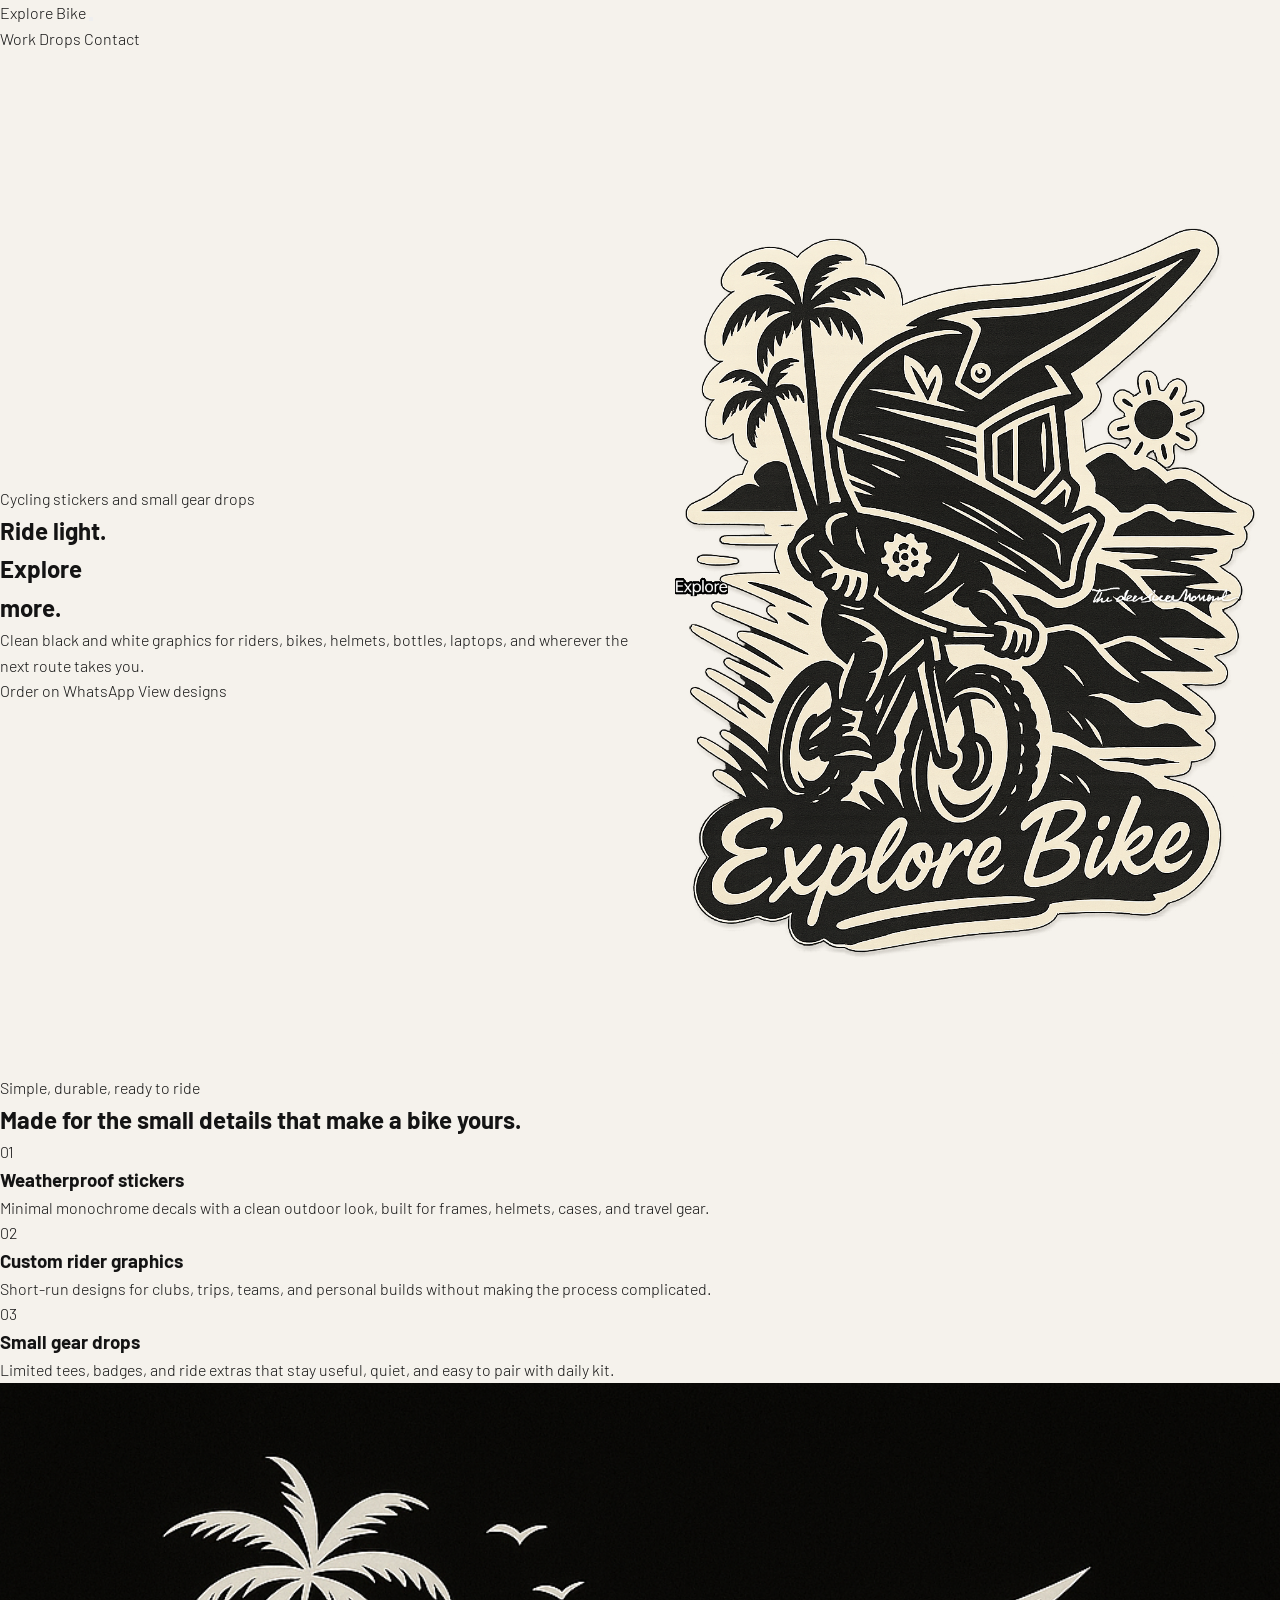
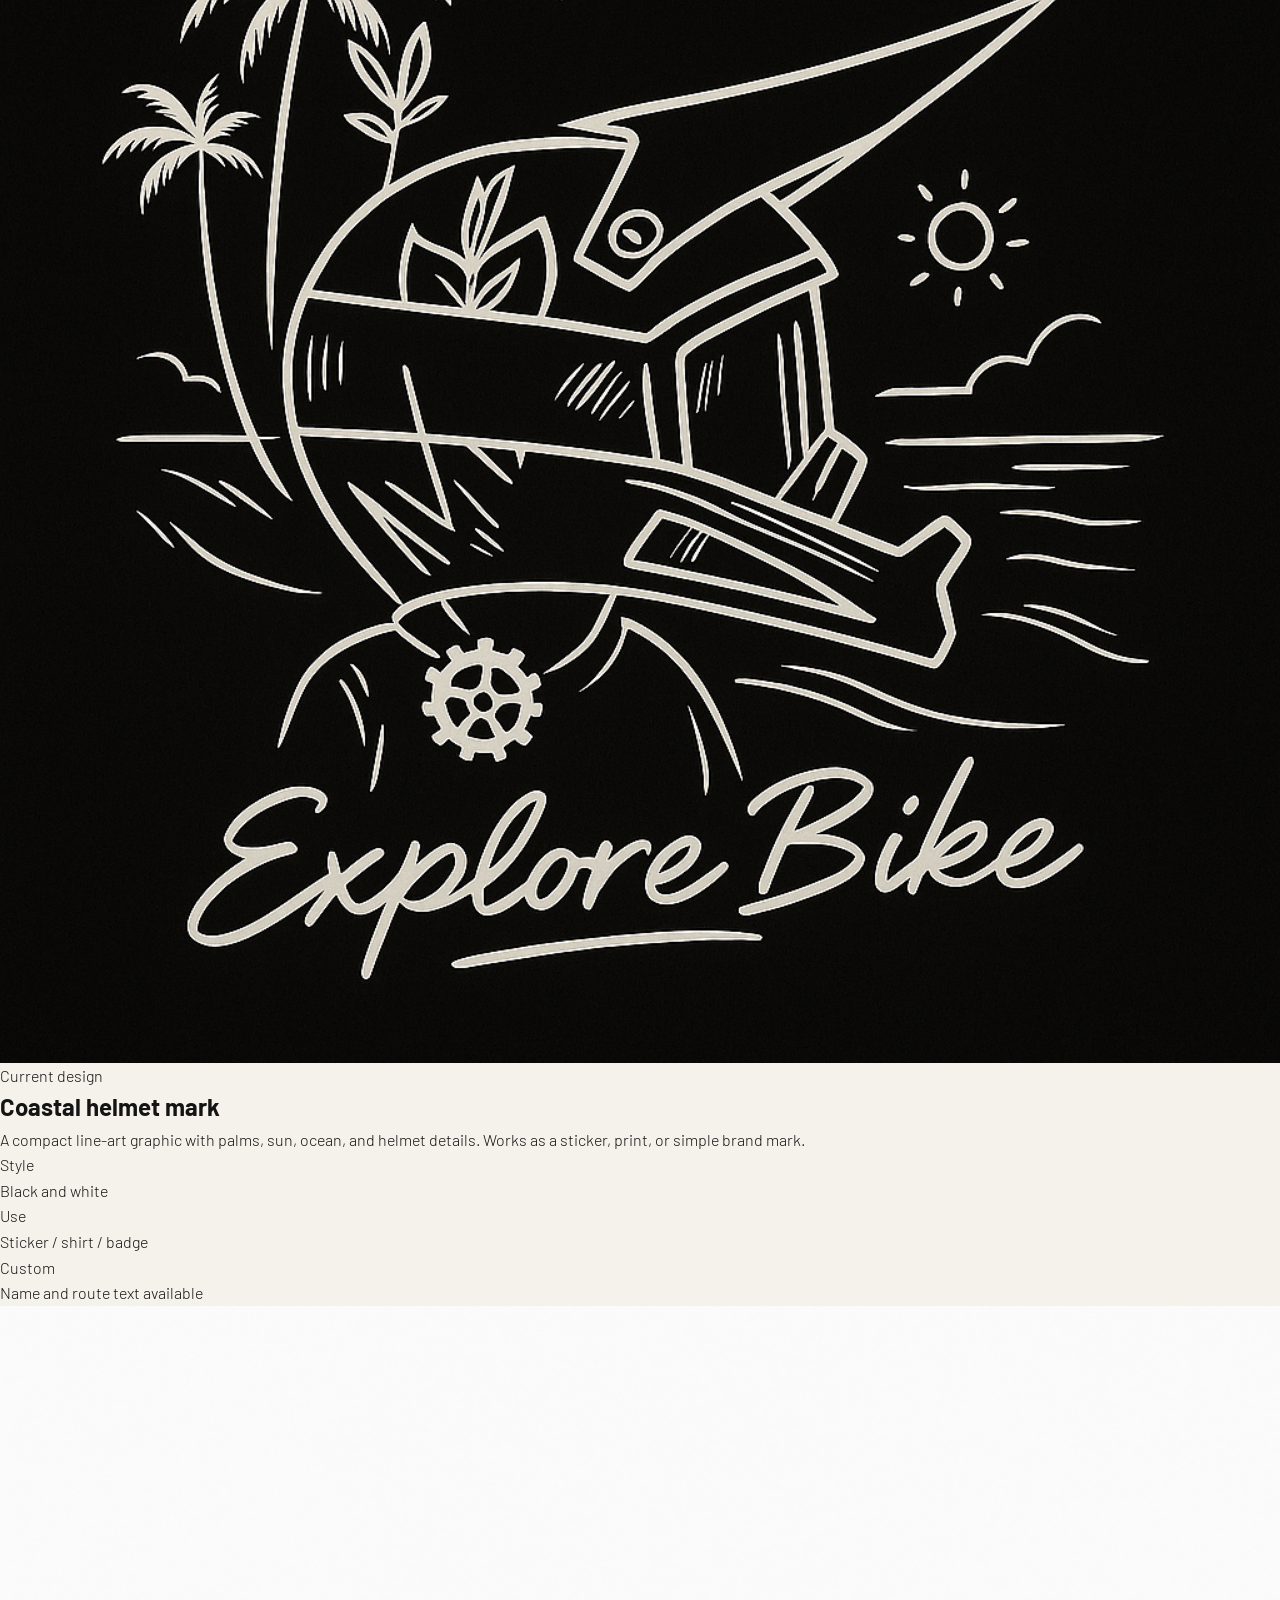
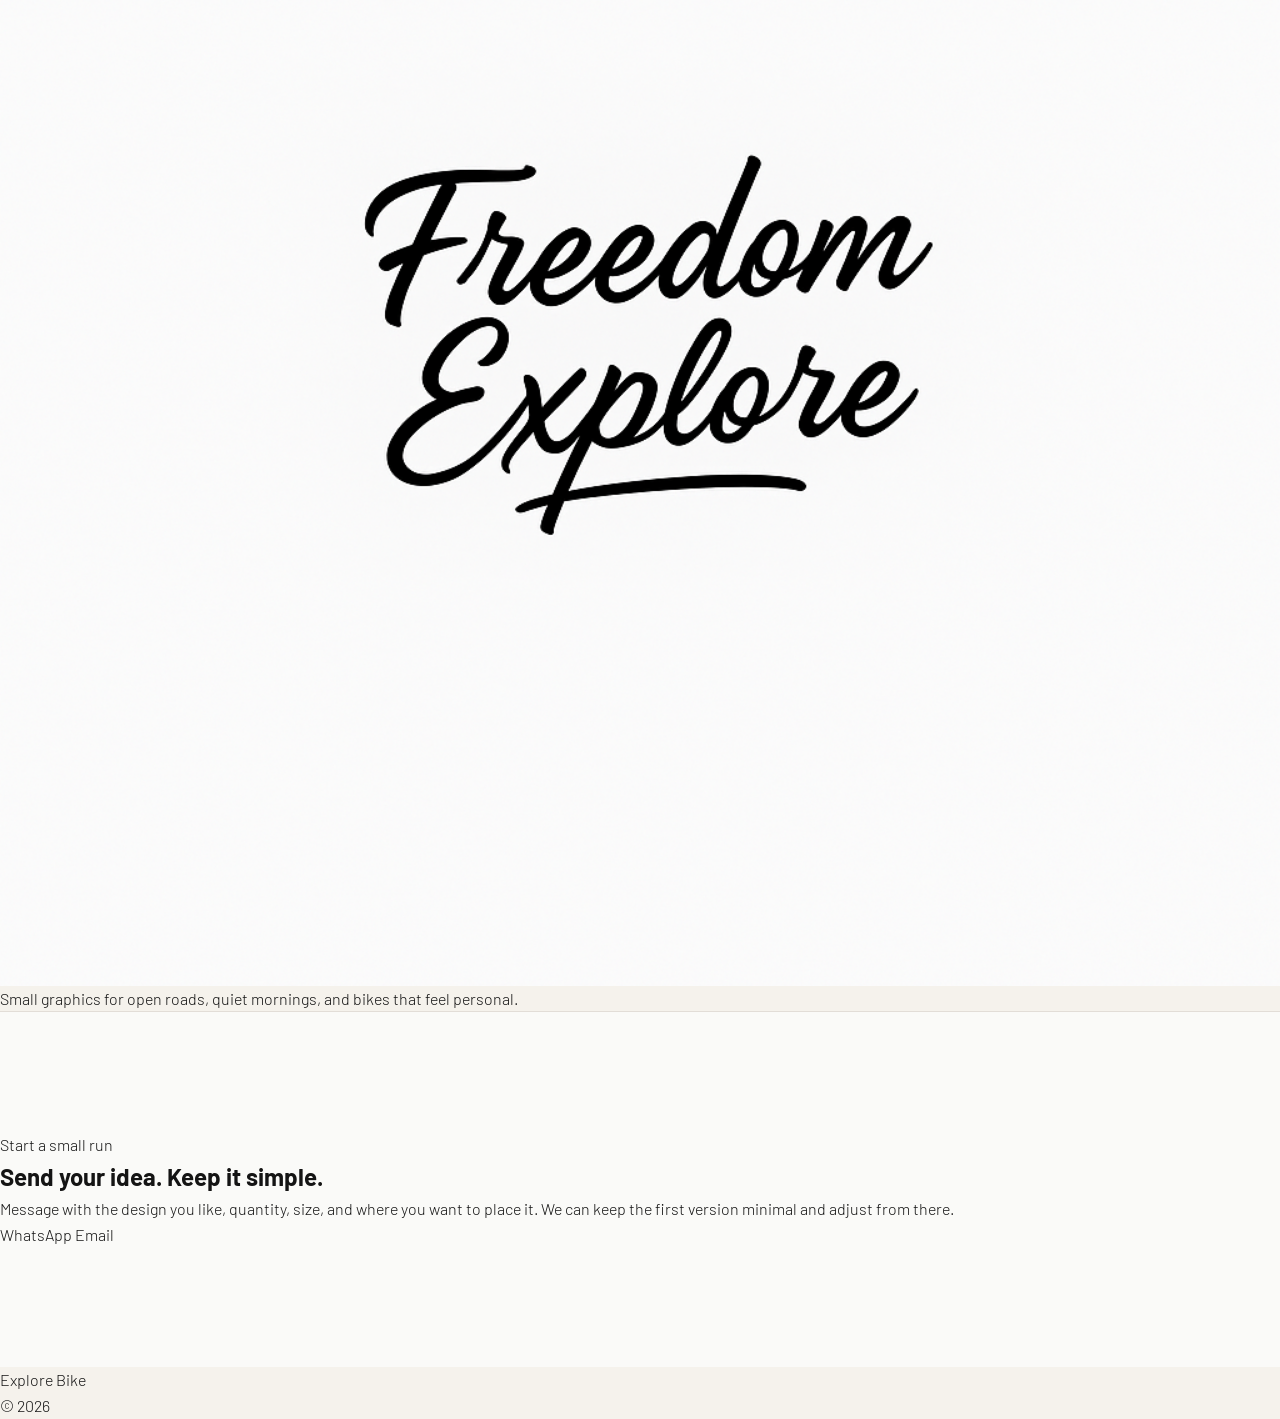
==== index.html @ ac881543 "Redesign Explore Bike landing page" ====
<!DOCTYPE html>
<html lang="en">
<head>
  <meta charset="UTF-8">
  <meta name="viewport" content="width=device-width, initial-scale=1.0">
  <title>Explore Bike - Minimal Cycling Stickers and Gear</title>
  <meta name="description" content="Explore Bike creates clean cycling stickers, small gear drops, and custom rider graphics.">
  <link rel="stylesheet" href="style.css">
</head>
<body>
  <header class="site-header">
    <a class="brand" href="#top" aria-label="Explore Bike home">
      <span class="brand-mark"></span>
      <span>Explore Bike</span>
    </a>

    <button class="menu-button" type="button" aria-label="Open menu" aria-expanded="false">
      <span></span>
      <span></span>
    </button>

    <nav class="site-nav" aria-label="Main navigation">
      <a href="#work">Work</a>
      <a href="#drops">Drops</a>
      <a href="#contact">Contact</a>
    </nav>
  </header>

  <main id="top">
    <section class="hero" aria-labelledby="hero-title">
      <div class="hero-copy">
        <p class="eyebrow">Cycling stickers and small gear drops</p>
        <h1 id="hero-title">Ride light.<br>Explore<br>more.</h1>
        <p class="hero-text">
          Clean black and white graphics for riders, bikes, helmets, bottles, laptops, and wherever the next route takes you.
        </p>
        <div class="hero-actions">
          <a class="button button-primary" href="https://wa.me/8613800138000" target="_blank" rel="noreferrer">Order on WhatsApp</a>
          <a class="button button-secondary" href="#work">View designs</a>
        </div>
      </div>

      <div class="hero-art" aria-label="Explore Bike illustrated sticker">
        <img src="1000016934.png" alt="Explore Bike mountain cycling sticker illustration">
      </div>
    </section>

    <section id="work" class="section intro-section">
      <div class="section-heading">
        <p class="eyebrow">Simple, durable, ready to ride</p>
        <h2>Made for the small details that make a bike yours.</h2>
      </div>
      <div class="intro-grid">
        <article class="text-block">
          <span>01</span>
          <h3>Weatherproof stickers</h3>
          <p>Minimal monochrome decals with a clean outdoor look, built for frames, helmets, cases, and travel gear.</p>
        </article>
        <article class="text-block">
          <span>02</span>
          <h3>Custom rider graphics</h3>
          <p>Short-run designs for clubs, trips, teams, and personal builds without making the process complicated.</p>
        </article>
        <article class="text-block">
          <span>03</span>
          <h3>Small gear drops</h3>
          <p>Limited tees, badges, and ride extras that stay useful, quiet, and easy to pair with daily kit.</p>
        </article>
      </div>
    </section>

    <section id="drops" class="feature-strip">
      <div class="feature-image">
        <img src="1000016929.png" alt="Explore Bike black square logo artwork">
      </div>
      <div class="feature-copy">
        <p class="eyebrow">Current design</p>
        <h2>Coastal helmet mark</h2>
        <p>
          A compact line-art graphic with palms, sun, ocean, and helmet details. Works as a sticker, print, or simple brand mark.
        </p>
        <dl class="spec-list">
          <div>
            <dt>Style</dt>
            <dd>Black and white</dd>
          </div>
          <div>
            <dt>Use</dt>
            <dd>Sticker / shirt / badge</dd>
          </div>
          <div>
            <dt>Custom</dt>
            <dd>Name and route text available</dd>
          </div>
        </dl>
      </div>
    </section>

    <section class="quote-band" aria-label="Brand statement">
      <img src="file_000000009c1461f7bfed0c58550de573.png" alt="Freedom Explore lettering">
      <p>Small graphics for open roads, quiet mornings, and bikes that feel personal.</p>
    </section>

    <section id="contact" class="section contact-section">
      <div>
        <p class="eyebrow">Start a small run</p>
        <h2>Send your idea. Keep it simple.</h2>
      </div>
      <div class="contact-panel">
        <p>
          Message with the design you like, quantity, size, and where you want to place it. We can keep the first version minimal and adjust from there.
        </p>
        <div class="contact-actions">
          <a class="button button-primary" href="https://wa.me/8613800138000" target="_blank" rel="noreferrer">WhatsApp</a>
          <a class="button button-secondary" href="mailto:contact@explorebikes.com">Email</a>
        </div>
      </div>
    </section>
  </main>

  <footer class="site-footer">
    <p>Explore Bike</p>
    <p>© 2026</p>
  </footer>

  <script src="script.js"></script>
</body>
</html>
---- style.css ----
@import url('https://fonts.googleapis.com/css2?family=Cormorant+Garamond:wght@300;400;500&family=Barlow:wght@300;400;500;600&family=Barlow+Condensed:wght@400;600;700;900&display=swap');

:root {
  --cream:   #f5f2ec;
  --white:   #fafaf8;
  --ink:     #141414;
  --mid:     #6b6b6b;
  --rule:    #e2ddd7;
  --accent:  #ff3a00;
  --font-display: 'Barlow Condensed', sans-serif;
  --font-body:    'Barlow', sans-serif;
  --font-serif:   'Cormorant Garamond', serif;
  --max-w: 1140px;
  --radius: 2px;
}

*, *::before, *::after { box-sizing: border-box; margin: 0; padding: 0; }
html { scroll-behavior: smooth; }
body {
  background: var(--cream);
  color: var(--ink);
  font-family: var(--font-body);
  font-weight: 300;
  line-height: 1.6;
  -webkit-font-smoothing: antialiased;
}
img { display: block; width: 100%; height: 100%; object-fit: cover; }
a { text-decoration: none; color: inherit; }

.container {
  max-width: var(--max-w);
  margin: 0 auto;
  padding: 0 32px;
}

.navbar {
  position: fixed;
  top: 0; left: 0; right: 0;
  z-index: 100;
  background: rgba(245, 242, 236, 0.92);
  backdrop-filter: blur(12px);
  border-bottom: 1px solid var(--rule);
}
.nav-container {
  max-width: var(--max-w);
  margin: 0 auto;
  padding: 0 32px;
  height: 64px;
  display: flex;
  align-items: center;
  justify-content: space-between;
}
.nav-logo .logo-text {
  font-family: var(--font-display);
  font-weight: 700;
  font-size: 20px;
  letter-spacing: 0.12em;
  text-transform: uppercase;
}
.nav-menu {
  display: flex;
  list-style: none;
  gap: 40px;
}
.nav-link {
  font-size: 12px;
  letter-spacing: 0.2em;
  text-transform: uppercase;
  color: var(--mid);
  transition: color 0.2s;
  position: relative;
}
.nav-link::after {
  content: '';
  position: absolute;
  bottom: -3px; left: 0;
  width: 0; height: 1px;
  background: var(--ink);
  transition: width 0.25s ease;
}
.nav-link:hover { color: var(--ink); }
.nav-link:hover::after { width: 100%; }

.hamburger { display: none; flex-direction: column; gap: 5px; cursor: pointer; padding: 4px; }
.bar { width: 22px; height: 1px; background: var(--ink); transition: all 0.3s; }

.hero {
  min-height: 100vh;
  padding-top: 64px;
  display: grid;
  grid-template-columns: 1fr 1fr;
  align-items: center;
  overflow: hidden;
}
.hero-content {
  padding: 80px 64px 80px 48px;
  display: flex;
  flex-direction: column;
  gap: 28px;
}
.hero-title {
  font-family: var(--font-display);
  font-weight: 900;
  font-size: clamp(52px, 7vw, 96px);
  line-height: 0.92;
  text-transform: uppercase;
}
.hero-subtitle {
  font-size: 13px;
  letter-spacing: 0.25em;
  text-transform: uppercase;
  color: var(--mid);
  border-left: 2px solid var(--rule);
  padding-left: 16px;
}
.hero-buttons { display: flex; gap: 14px; flex-wrap: wrap; margin-top: 8px; }
.hero-image { height: 100vh; overflow: hidden; position: relative; }
.hero-image::after {
  content: '';
  position: absolute;
  inset: 0;
  background: linear-gradient(to right, var(--cream) 0%, transparent 20%);
}

.btn {
  display: inline-block;
  font-family: var(--font-display);
  font-weight: 700;
  font-size: 13px;
  letter-spacing: 0.2em;
  text-transform: uppercase;
  padding: 14px 32px;
  border-radius: var(--radius);
  transition: all 0.2s ease;
  border: 1px solid transparent;
}
.btn-primary { background: var(--ink); color: var(--cream); border-color: var(--ink); }
.btn-primary:hover { background: var(--accent); border-color: var(--accent); color: #fff; }
.btn-secondary { background: transparent; color: var(--ink); border-color: var(--ink); }
.btn-secondary:hover { background: var(--ink); color: var(--cream); }

.section-title {
  font-family: var(--font-display);
  font-weight: 900;
  font-size: clamp(36px, 5vw, 64px);
  letter-spacing: 0.02em;
  text-transform: uppercase;
  line-height: 1;
}
.section-subtitle {
  font-size: 12px;
  letter-spacing: 0.25em;
  text-transform: uppercase;
  color: var(--mid);
  margin-top: 10px;
}

.products-section { padding: 120px 0; border-top: 1px solid var(--rule); }
.products-grid {
  display: grid;
  grid-template-columns: repeat(3, 1fr);
  gap: 1px;
  margin-top: 56px;
  border: 1px solid var(--rule);
  background: var(--rule);
}
.product-card { background: var(--cream); display: flex; flex-direction: column; transition: background 0.25s; cursor: pointer; }
.product-card:hover { background: var(--white); }
.product-image { aspect-ratio: 3/4; overflow: hidden; }
.product-image img { transition: transform 0.5s ease; }
.product-card:hover .product-image img { transform: scale(1.04); }
.product-content { padding: 24px; border-top: 1px solid var(--rule); display: flex; flex-direction: column; gap: 6px; }
.product-title { font-family: var(--font-display); font-weight: 700; font-size: 18px; letter-spacing: 0.08em; text-transform: uppercase; }
.product-description { font-size: 12px; color: var(--mid); line-height: 1.6; }
.product-price { font-family: var(--font-serif); font-size: 20px; margin-top: 8px; }

.about-section { padding: 120px 0; border-top: 1px solid var(--rule); background: var(--white); }
.about-grid { display: grid; grid-template-columns: 1fr 1fr; gap: 80px; align-items: center; }
.about-content h2 {
  font-family: var(--font-display);
  font-weight: 900;
  font-size: clamp(32px, 4vw, 56px);
  text-transform: uppercase;
  line-height: 1;
  margin-bottom: 28px;
}
.about-content p { font-size: 15px; color: var(--mid); line-height: 1.8; margin-bottom: 14px; }
.about-image { aspect-ratio: 4/5; overflow: hidden; }

.social-section { padding: 120px 0; border-top: 1px solid var(--rule); }
.social-grid {
  display: grid;
  grid-template-columns: repeat(3, 1fr);
  gap: 1px;
  margin-top: 56px;
  border: 1px solid var(--rule);
  background: var(--rule);
}
.social-card { background: var(--cream); padding: 40px 32px; display: flex; flex-direction: column; gap: 6px; transition: background 0.2s; }
.social-card:hover { background: var(--ink); }
.social-card:hover h3, .social-card:hover p, .social-card:hover .social-tip { color: var(--cream); }
.social-icon { font-size: 24px; margin-bottom: 10px; display: block; }
.social-card h3 { font-family: var(--font-display); font-weight: 700; font-size: 20px; letter-spacing: 0.1em; text-transform: uppercase; transition: color 0.2s; }
.social-card p { font-size: 13px; color: var(--mid); transition: color 0.2s; }
.social-tip { font-size: 11px; letter-spacing: 0.15em; text-transform: uppercase; color: var(--mid); margin-top: 12px; transition: color 0.2s; }

.contact-section { padding: 120px 0; border-top: 1px solid var(--rule); background: var(--white); }
.contact-grid { display: grid; grid-template-columns: 1fr 1.4fr; gap: 80px; margin-top: 56px; align-items: start; }
.contact-info h3, .contact-form h3 { font-family: var(--font-display); font-weight: 700; font-size: 14px; letter-spacing: 0.25em; text-transform: uppercase; color: var(--mid); margin-bottom: 24px; }
.contact-details { display: flex; flex-direction: column; gap: 14px; }
.contact-item { display: flex; align-items: center; gap: 12px; font-size: 14px; }
.contact-icon { font-size: 16px; }
.form-group { margin-bottom: 16px; }
.form-group input, .form-group textarea {
  width: 100%;
  background: var(--cream);
  border: 1px solid var(--rule);
  padding: 14px 18px;
  font-family: var(--font-body);
  font-size: 14px;
  font-weight: 300;
  color: var(--ink);
  outline: none;
  transition: border-color 0.2s;
  resize: none;
  border-radius: var(--radius);
}
.form-group input::placeholder, .form-group textarea::placeholder { color: #b0a99f; }
.form-group input:focus, .form-group textarea:focus { border-color: var(--ink); }

.footer { border-top: 1px solid var(--rule); padding: 40px 0; background: var(--ink); color: var(--cream); }
.footer-content { display: flex; align-items: center; justify-content: space-between; flex-wrap: wrap; gap: 20px; }
.footer-logo { font-family: var(--font-display); font-weight: 700; font-size: 18px; letter-spacing: 0.15em; text-transform: uppercase; }
.footer p { font-size: 11px; letter-spacing: 0.15em; color: #666; }
.footer-links { display: flex; gap: 28px; }
.footer-links a { font-size: 11px; letter-spacing: 0.2em; text-transform: uppercase; color: #666; transition: color 0.2s; }
.footer-links a:hover { color: var(--cream); }

.whatsapp-float {
  position: fixed;
  bottom: 28px; right: 28px;
  background: var(--ink);
  color: var(--cream) !important;
  border-radius: 40px;
  padding: 12px 22px;
  display: flex;
  align-items: center;
  gap: 10px;
  box-shadow: 0 4px 20px rgba(0,0,0,0.18);
  z-index: 9999;
  font-family: var(--font-display);
  font-size: 13px;
  font-weight: 700;
  letter-spacing: 0.1em;
  text-transform: uppercase;
  transition: all 0.2s ease;
}
.whatsapp-float:hover { background: var(--accent); transform: translateY(-2px); }
.whatsapp-icon { width: 20px; height: 20px; }

@media (max-width: 768px) {
  .nav-menu { display: none; flex-direction: column; position: fixed; top: 64px; left: 0; right: 0; background: var(--cream); border-bottom: 1px solid var(--rule); padding: 24px 32px; gap: 20px; }
  .nav-menu.active { display: flex; }
  .hamburger { display: flex; }
  .hero { grid-template-columns: 1fr; min-height: auto; }
  .hero-content { padding: 60px 32px 40px; }
  .hero-image { height: 60vw; }
  .hero-image::after { display: none; }
  .products-grid, .social-grid { grid-template-columns: 1fr; }
  .about-grid, .contact-grid { grid-template-columns: 1fr; gap: 40px; }
  .footer-content { flex-direction: column; align-items: flex-start; }
}

@media (max-width: 480px) {
  .container { padding: 0 20px; }
  .hero-content { padding: 48px 20px 32px; }
  .products-section, .about-section, .social-section, .contact-section { padding: 80px 0; }
}

/* 滚动淡入 */
.fade-up {
  opacity: 0;
  transform: translateY(28px);
  transition: opacity 0.6s ease, transform 0.6s ease;
}

.fade-up.visible {
  opacity: 1;
  transform: translateY(0);
}

.product-card:nth-child(2) { transition-delay: 0.1s; }
.product-card:nth-child(3) { transition-delay: 0.2s; }
.social-card:nth-child(2) { transition-delay: 0.1s; }
.social-card:nth-child(3) { transition-delay: 0.2s; }
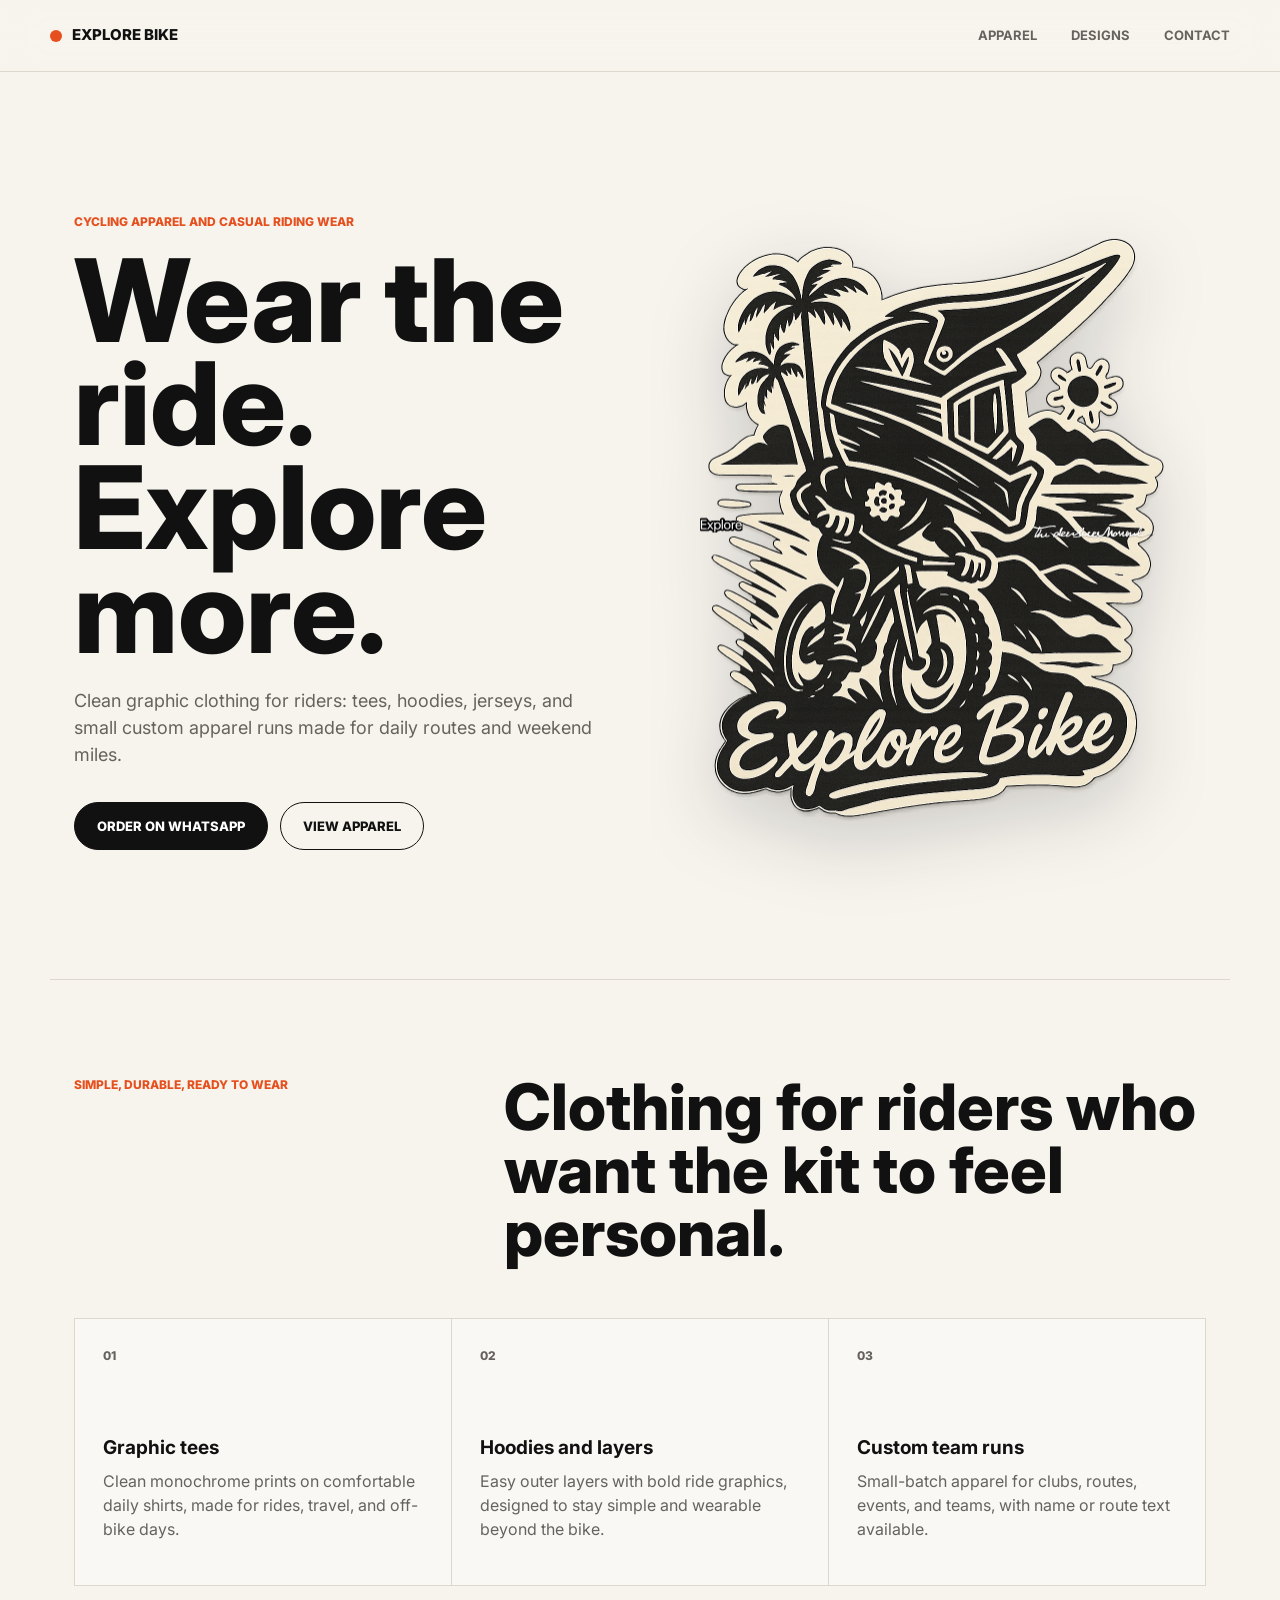
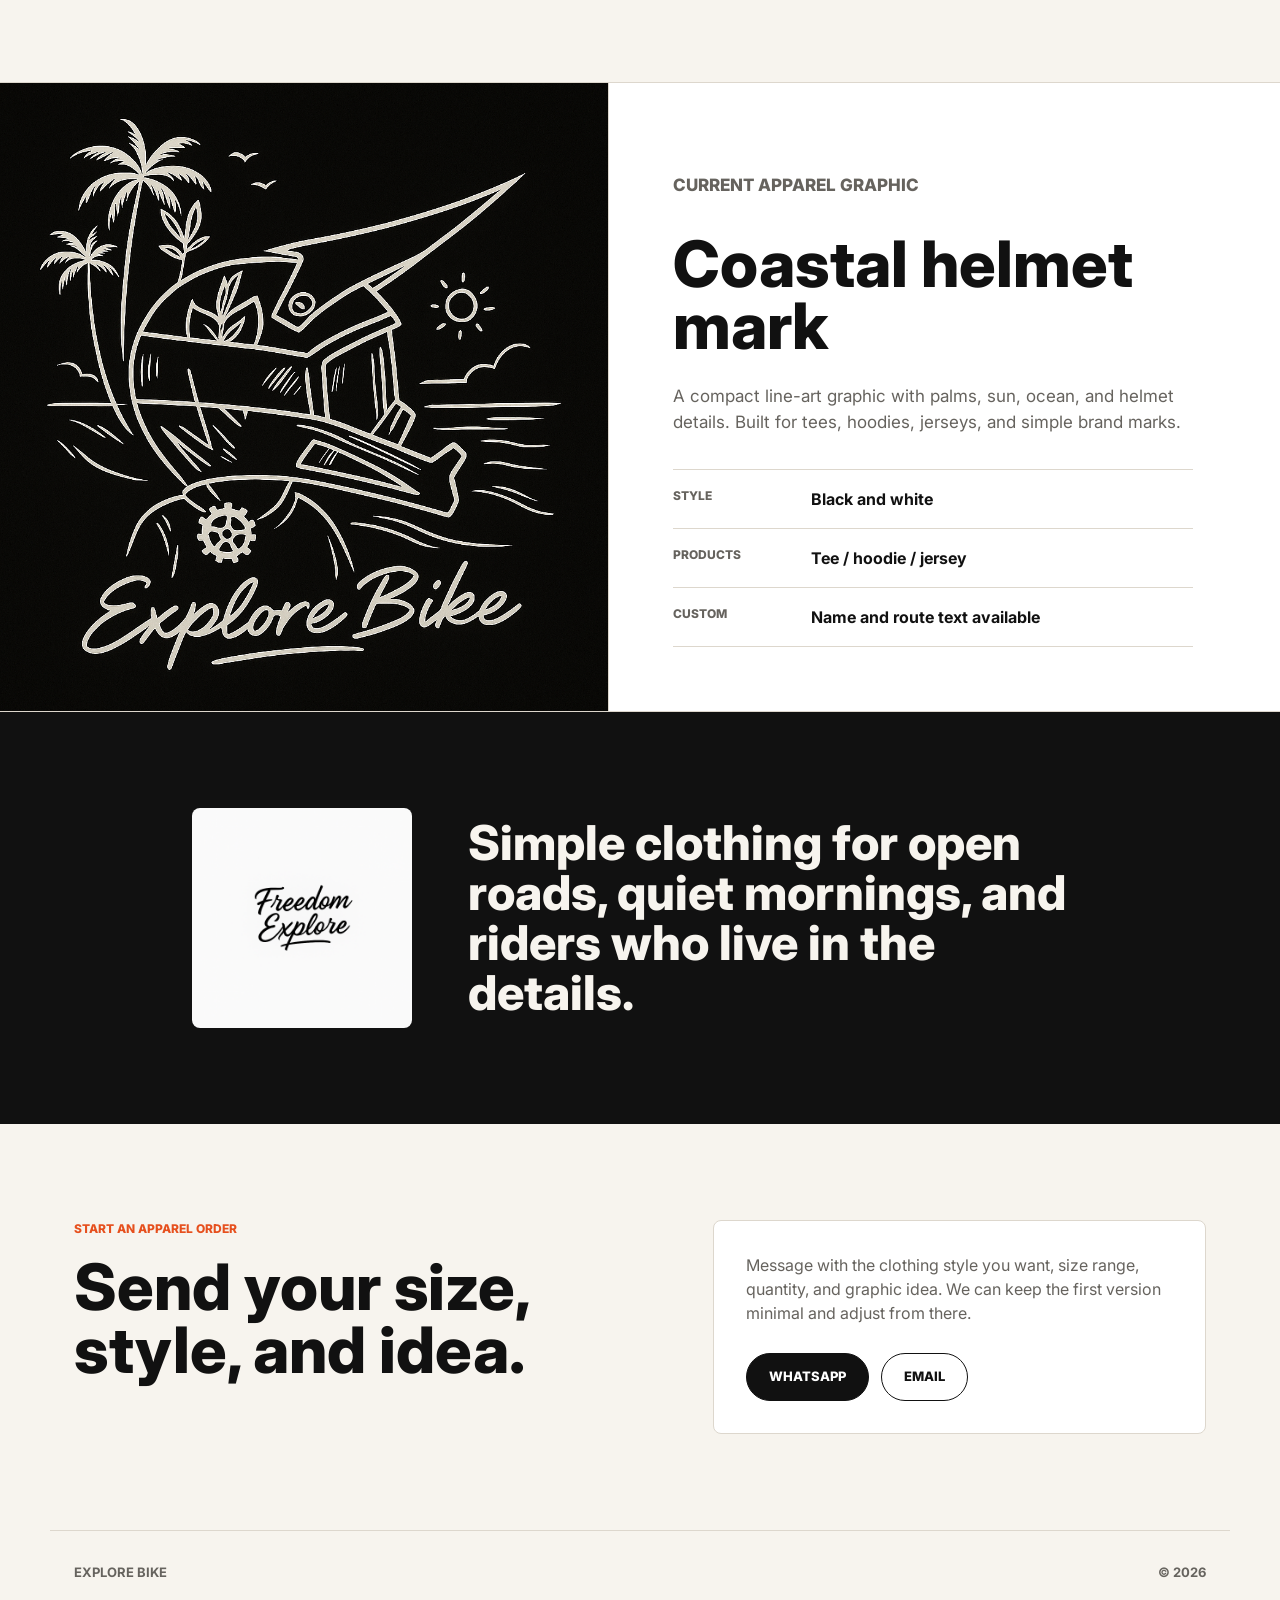
==== commit 0d165d38: "Update site copy for apparel focus" ====
--- a/index.html
+++ b/index.html
@@ -3,8 +3,8 @@
 <head>
   <meta charset="UTF-8">
   <meta name="viewport" content="width=device-width, initial-scale=1.0">
-  <title>Explore Bike - Minimal Cycling Stickers and Gear</title>
-  <meta name="description" content="Explore Bike creates clean cycling stickers, small gear drops, and custom rider graphics.">
+  <title>Explore Bike - Minimal Cycling Apparel</title>
+  <meta name="description" content="Explore Bike creates clean cycling apparel, casual riding wear, and custom clothing graphics.">
   <link rel="stylesheet" href="style.css">
 </head>
 <body>
@@ -20,8 +20,8 @@
     </button>
 
     <nav class="site-nav" aria-label="Main navigation">
-      <a href="#work">Work</a>
-      <a href="#drops">Drops</a>
+      <a href="#work">Apparel</a>
+      <a href="#drops">Designs</a>
       <a href="#contact">Contact</a>
     </nav>
   </header>
@@ -29,42 +29,42 @@
   <main id="top">
     <section class="hero" aria-labelledby="hero-title">
       <div class="hero-copy">
-        <p class="eyebrow">Cycling stickers and small gear drops</p>
-        <h1 id="hero-title">Ride light.<br>Explore<br>more.</h1>
+        <p class="eyebrow">Cycling apparel and casual riding wear</p>
+        <h1 id="hero-title">Wear the ride.<br>Explore<br>more.</h1>
         <p class="hero-text">
-          Clean black and white graphics for riders, bikes, helmets, bottles, laptops, and wherever the next route takes you.
+          Clean graphic clothing for riders: tees, hoodies, jerseys, and small custom apparel runs made for daily routes and weekend miles.
         </p>
         <div class="hero-actions">
           <a class="button button-primary" href="https://wa.me/8613800138000" target="_blank" rel="noreferrer">Order on WhatsApp</a>
-          <a class="button button-secondary" href="#work">View designs</a>
+          <a class="button button-secondary" href="#work">View apparel</a>
         </div>
       </div>
 
-      <div class="hero-art" aria-label="Explore Bike illustrated sticker">
-        <img src="1000016934.png" alt="Explore Bike mountain cycling sticker illustration">
+      <div class="hero-art" aria-label="Explore Bike apparel graphic">
+        <img src="1000016934.png" alt="Explore Bike mountain cycling clothing graphic">
       </div>
     </section>
 
     <section id="work" class="section intro-section">
       <div class="section-heading">
-        <p class="eyebrow">Simple, durable, ready to ride</p>
-        <h2>Made for the small details that make a bike yours.</h2>
+        <p class="eyebrow">Simple, durable, ready to wear</p>
+        <h2>Clothing for riders who want the kit to feel personal.</h2>
       </div>
       <div class="intro-grid">
         <article class="text-block">
           <span>01</span>
-          <h3>Weatherproof stickers</h3>
-          <p>Minimal monochrome decals with a clean outdoor look, built for frames, helmets, cases, and travel gear.</p>
+          <h3>Graphic tees</h3>
+          <p>Clean monochrome prints on comfortable daily shirts, made for rides, travel, and off-bike days.</p>
         </article>
         <article class="text-block">
           <span>02</span>
-          <h3>Custom rider graphics</h3>
-          <p>Short-run designs for clubs, trips, teams, and personal builds without making the process complicated.</p>
+          <h3>Hoodies and layers</h3>
+          <p>Easy outer layers with bold ride graphics, designed to stay simple and wearable beyond the bike.</p>
         </article>
         <article class="text-block">
           <span>03</span>
-          <h3>Small gear drops</h3>
-          <p>Limited tees, badges, and ride extras that stay useful, quiet, and easy to pair with daily kit.</p>
+          <h3>Custom team runs</h3>
+          <p>Small-batch apparel for clubs, routes, events, and teams, with name or route text available.</p>
         </article>
       </div>
     </section>
@@ -74,10 +74,10 @@
         <img src="1000016929.png" alt="Explore Bike black square logo artwork">
       </div>
       <div class="feature-copy">
-        <p class="eyebrow">Current design</p>
+        <p class="eyebrow">Current apparel graphic</p>
         <h2>Coastal helmet mark</h2>
         <p>
-          A compact line-art graphic with palms, sun, ocean, and helmet details. Works as a sticker, print, or simple brand mark.
+          A compact line-art graphic with palms, sun, ocean, and helmet details. Built for tees, hoodies, jerseys, and simple brand marks.
         </p>
         <dl class="spec-list">
           <div>
@@ -85,8 +85,8 @@
             <dd>Black and white</dd>
           </div>
           <div>
-            <dt>Use</dt>
-            <dd>Sticker / shirt / badge</dd>
+            <dt>Products</dt>
+            <dd>Tee / hoodie / jersey</dd>
           </div>
           <div>
             <dt>Custom</dt>
@@ -98,17 +98,17 @@
 
     <section class="quote-band" aria-label="Brand statement">
       <img src="file_000000009c1461f7bfed0c58550de573.png" alt="Freedom Explore lettering">
-      <p>Small graphics for open roads, quiet mornings, and bikes that feel personal.</p>
+      <p>Simple clothing for open roads, quiet mornings, and riders who live in the details.</p>
     </section>
 
     <section id="contact" class="section contact-section">
       <div>
-        <p class="eyebrow">Start a small run</p>
-        <h2>Send your idea. Keep it simple.</h2>
+        <p class="eyebrow">Start an apparel order</p>
+        <h2>Send your size, style, and idea.</h2>
       </div>
       <div class="contact-panel">
         <p>
-          Message with the design you like, quantity, size, and where you want to place it. We can keep the first version minimal and adjust from there.
+          Message with the clothing style you want, size range, quantity, and graphic idea. We can keep the first version minimal and adjust from there.
         </p>
         <div class="contact-actions">
           <a class="button button-primary" href="https://wa.me/8613800138000" target="_blank" rel="noreferrer">WhatsApp</a>
--- a/style.css
+++ b/style.css
@@ -1,295 +1,546 @@
-@import url('https://fonts.googleapis.com/css2?family=Cormorant+Garamond:wght@300;400;500&family=Barlow:wght@300;400;500;600&family=Barlow+Condensed:wght@400;600;700;900&display=swap');
+@import url('https://fonts.googleapis.com/css2?family=Inter:wght@400;500;600;700;800&display=swap');
 
 :root {
-  --cream:   #f5f2ec;
-  --white:   #fafaf8;
-  --ink:     #141414;
-  --mid:     #6b6b6b;
-  --rule:    #e2ddd7;
-  --accent:  #ff3a00;
-  --font-display: 'Barlow Condensed', sans-serif;
-  --font-body:    'Barlow', sans-serif;
-  --font-serif:   'Cormorant Garamond', serif;
-  --max-w: 1140px;
-  --radius: 2px;
-}
-
-*, *::before, *::after { box-sizing: border-box; margin: 0; padding: 0; }
-html { scroll-behavior: smooth; }
+  --paper: #f7f4ee;
+  --surface: #ffffff;
+  --ink: #111111;
+  --muted: #66635e;
+  --line: #ddd7cd;
+  --accent: #e6501e;
+  --max: 1180px;
+}
+
+* {
+  box-sizing: border-box;
+}
+
+html {
+  scroll-behavior: smooth;
+}
+
 body {
-  background: var(--cream);
+  margin: 0;
+  background: var(--paper);
   color: var(--ink);
-  font-family: var(--font-body);
-  font-weight: 300;
-  line-height: 1.6;
-  -webkit-font-smoothing: antialiased;
-}
-img { display: block; width: 100%; height: 100%; object-fit: cover; }
-a { text-decoration: none; color: inherit; }
-
-.container {
-  max-width: var(--max-w);
+  font-family: Inter, Arial, sans-serif;
+  line-height: 1.5;
+  overflow-x: hidden;
+}
+
+body.menu-open {
+  overflow: hidden;
+}
+
+img {
+  display: block;
+  max-width: 100%;
+}
+
+a {
+  color: inherit;
+  text-decoration: none;
+}
+
+.site-header {
+  position: sticky;
+  top: 0;
+  z-index: 20;
+  display: flex;
+  align-items: center;
+  justify-content: space-between;
+  min-height: 72px;
+  padding: 0 max(24px, calc((100vw - var(--max)) / 2));
+  background: rgba(247, 244, 238, 0.88);
+  border-bottom: 1px solid var(--line);
+  backdrop-filter: blur(18px);
+}
+
+.brand {
+  display: inline-flex;
+  align-items: center;
+  gap: 10px;
+  font-size: 15px;
+  font-weight: 800;
+  text-transform: uppercase;
+}
+
+.brand-mark {
+  width: 12px;
+  height: 12px;
+  background: var(--accent);
+  border-radius: 50%;
+}
+
+.site-nav {
+  display: flex;
+  align-items: center;
+  gap: 34px;
+  color: var(--muted);
+  font-size: 13px;
+  font-weight: 700;
+  text-transform: uppercase;
+}
+
+.site-nav a {
+  transition: color 160ms ease;
+}
+
+.site-nav a:hover {
+  color: var(--ink);
+}
+
+.menu-button {
+  display: none;
+  width: 44px;
+  height: 44px;
+  align-items: center;
+  justify-content: center;
+  border: 1px solid var(--line);
+  background: var(--surface);
+  border-radius: 50%;
+  cursor: pointer;
+}
+
+.menu-button span {
+  position: absolute;
+  width: 18px;
+  height: 2px;
+  background: var(--ink);
+  transition: transform 180ms ease;
+}
+
+.menu-button span:first-child {
+  transform: translateY(-4px);
+}
+
+.menu-button span:last-child {
+  transform: translateY(4px);
+}
+
+.menu-open .menu-button span:first-child {
+  transform: rotate(45deg);
+}
+
+.menu-open .menu-button span:last-child {
+  transform: rotate(-45deg);
+}
+
+.hero {
+  min-height: calc(100vh - 72px);
+  display: grid;
+  grid-template-columns: minmax(0, 0.95fr) minmax(360px, 1fr);
+  align-items: center;
+  gap: 48px;
+  max-width: var(--max);
   margin: 0 auto;
-  padding: 0 32px;
-}
-
-.navbar {
-  position: fixed;
-  top: 0; left: 0; right: 0;
-  z-index: 100;
-  background: rgba(245, 242, 236, 0.92);
-  backdrop-filter: blur(12px);
-  border-bottom: 1px solid var(--rule);
-}
-.nav-container {
-  max-width: var(--max-w);
+  padding: 76px 24px 64px;
+}
+
+.hero-copy {
+  max-width: 620px;
+  min-width: 0;
+}
+
+.eyebrow {
+  margin: 0 0 18px;
+  color: var(--accent);
+  font-size: 12px;
+  font-weight: 800;
+  text-transform: uppercase;
+}
+
+h1,
+h2,
+h3,
+p {
+  margin-top: 0;
+  overflow-wrap: break-word;
+}
+
+h1 {
+  max-width: 760px;
+  margin-bottom: 24px;
+  font-size: clamp(56px, 9vw, 116px);
+  line-height: 0.9;
+  font-weight: 800;
+  overflow-wrap: break-word;
+}
+
+h2 {
+  max-width: 740px;
+  margin-bottom: 0;
+  font-size: clamp(34px, 5vw, 68px);
+  line-height: 0.98;
+  font-weight: 800;
+}
+
+h3 {
+  margin-bottom: 10px;
+  font-size: 19px;
+  line-height: 1.15;
+}
+
+.hero-text {
+  max-width: 540px;
+  margin-bottom: 34px;
+  color: var(--muted);
+  font-size: 18px;
+}
+
+.hero-actions,
+.contact-actions {
+  display: flex;
+  flex-wrap: wrap;
+  gap: 12px;
+}
+
+.button {
+  display: inline-flex;
+  min-height: 48px;
+  align-items: center;
+  justify-content: center;
+  padding: 0 22px;
+  border: 1px solid var(--ink);
+  border-radius: 999px;
+  font-size: 13px;
+  font-weight: 800;
+  text-transform: uppercase;
+  transition: transform 160ms ease, background 160ms ease, color 160ms ease, border-color 160ms ease;
+}
+
+.button:hover {
+  transform: translateY(-1px);
+}
+
+.button-primary {
+  background: var(--ink);
+  color: var(--surface);
+}
+
+.button-primary:hover {
+  background: var(--accent);
+  border-color: var(--accent);
+}
+
+.button-secondary {
+  background: transparent;
+  color: var(--ink);
+}
+
+.button-secondary:hover {
+  background: var(--surface);
+}
+
+.hero-art {
+  min-height: 520px;
+  display: grid;
+  place-items: center;
+  overflow: hidden;
+}
+
+.hero-art img {
+  width: min(92%, 520px);
+  filter: drop-shadow(0 24px 38px rgba(17, 17, 17, 0.18));
+}
+
+.section {
+  max-width: var(--max);
   margin: 0 auto;
-  padding: 0 32px;
-  height: 64px;
-  display: flex;
-  align-items: center;
-  justify-content: space-between;
-}
-.nav-logo .logo-text {
-  font-family: var(--font-display);
-  font-weight: 700;
-  font-size: 20px;
-  letter-spacing: 0.12em;
-  text-transform: uppercase;
-}
-.nav-menu {
-  display: flex;
-  list-style: none;
-  gap: 40px;
-}
-.nav-link {
+  padding: 96px 24px;
+}
+
+.intro-section {
+  border-top: 1px solid var(--line);
+}
+
+.section-heading {
+  display: grid;
+  grid-template-columns: 0.55fr 1fr;
+  gap: 44px;
+  align-items: start;
+  margin-bottom: 54px;
+}
+
+.intro-grid {
+  display: grid;
+  grid-template-columns: repeat(3, 1fr);
+  border-top: 1px solid var(--line);
+  border-left: 1px solid var(--line);
+}
+
+.text-block {
+  min-height: 260px;
+  padding: 28px;
+  border-right: 1px solid var(--line);
+  border-bottom: 1px solid var(--line);
+  background: rgba(255, 255, 255, 0.32);
+}
+
+.text-block span {
+  display: block;
+  margin-bottom: 72px;
+  color: var(--muted);
   font-size: 12px;
-  letter-spacing: 0.2em;
-  text-transform: uppercase;
-  color: var(--mid);
-  transition: color 0.2s;
-  position: relative;
-}
-.nav-link::after {
-  content: '';
-  position: absolute;
-  bottom: -3px; left: 0;
-  width: 0; height: 1px;
-  background: var(--ink);
-  transition: width 0.25s ease;
-}
-.nav-link:hover { color: var(--ink); }
-.nav-link:hover::after { width: 100%; }
-
-.hamburger { display: none; flex-direction: column; gap: 5px; cursor: pointer; padding: 4px; }
-.bar { width: 22px; height: 1px; background: var(--ink); transition: all 0.3s; }
-
-.hero {
-  min-height: 100vh;
-  padding-top: 64px;
-  display: grid;
-  grid-template-columns: 1fr 1fr;
-  align-items: center;
-  overflow: hidden;
-}
-.hero-content {
-  padding: 80px 64px 80px 48px;
+  font-weight: 800;
+}
+
+.text-block p,
+.feature-copy p,
+.contact-panel p,
+.quote-band p {
+  color: var(--muted);
+}
+
+.feature-strip {
+  display: grid;
+  grid-template-columns: minmax(0, 0.95fr) minmax(0, 1.05fr);
+  gap: 1px;
+  background: var(--line);
+  border-top: 1px solid var(--line);
+  border-bottom: 1px solid var(--line);
+}
+
+.feature-image,
+.feature-copy {
+  background: var(--surface);
+}
+
+.feature-image {
+  min-height: 600px;
+}
+
+.feature-image img {
+  width: 100%;
+  height: 100%;
+  object-fit: cover;
+}
+
+.feature-copy {
   display: flex;
   flex-direction: column;
-  gap: 28px;
-}
-.hero-title {
-  font-family: var(--font-display);
-  font-weight: 900;
-  font-size: clamp(52px, 7vw, 96px);
-  line-height: 0.92;
+  justify-content: center;
+  padding: 64px max(24px, calc((100vw - var(--max)) / 2)) 64px 64px;
+}
+
+.feature-copy p {
+  max-width: 520px;
+  margin: 26px 0 34px;
+  font-size: 17px;
+}
+
+.spec-list {
+  display: grid;
+  max-width: 520px;
+  margin: 0;
+  border-top: 1px solid var(--line);
+}
+
+.spec-list div {
+  display: grid;
+  grid-template-columns: 120px 1fr;
+  gap: 18px;
+  padding: 17px 0;
+  border-bottom: 1px solid var(--line);
+}
+
+.spec-list dt {
+  color: var(--muted);
+  font-size: 12px;
+  font-weight: 800;
   text-transform: uppercase;
 }
-.hero-subtitle {
-  font-size: 13px;
-  letter-spacing: 0.25em;
-  text-transform: uppercase;
-  color: var(--mid);
-  border-left: 2px solid var(--rule);
-  padding-left: 16px;
-}
-.hero-buttons { display: flex; gap: 14px; flex-wrap: wrap; margin-top: 8px; }
-.hero-image { height: 100vh; overflow: hidden; position: relative; }
-.hero-image::after {
-  content: '';
-  position: absolute;
-  inset: 0;
-  background: linear-gradient(to right, var(--cream) 0%, transparent 20%);
-}
-
-.btn {
-  display: inline-block;
-  font-family: var(--font-display);
+
+.spec-list dd {
+  margin: 0;
   font-weight: 700;
-  font-size: 13px;
-  letter-spacing: 0.2em;
-  text-transform: uppercase;
-  padding: 14px 32px;
-  border-radius: var(--radius);
-  transition: all 0.2s ease;
-  border: 1px solid transparent;
-}
-.btn-primary { background: var(--ink); color: var(--cream); border-color: var(--ink); }
-.btn-primary:hover { background: var(--accent); border-color: var(--accent); color: #fff; }
-.btn-secondary { background: transparent; color: var(--ink); border-color: var(--ink); }
-.btn-secondary:hover { background: var(--ink); color: var(--cream); }
-
-.section-title {
-  font-family: var(--font-display);
-  font-weight: 900;
-  font-size: clamp(36px, 5vw, 64px);
-  letter-spacing: 0.02em;
-  text-transform: uppercase;
-  line-height: 1;
-}
-.section-subtitle {
-  font-size: 12px;
-  letter-spacing: 0.25em;
-  text-transform: uppercase;
-  color: var(--mid);
-  margin-top: 10px;
-}
-
-.products-section { padding: 120px 0; border-top: 1px solid var(--rule); }
-.products-grid {
-  display: grid;
-  grid-template-columns: repeat(3, 1fr);
-  gap: 1px;
-  margin-top: 56px;
-  border: 1px solid var(--rule);
-  background: var(--rule);
-}
-.product-card { background: var(--cream); display: flex; flex-direction: column; transition: background 0.25s; cursor: pointer; }
-.product-card:hover { background: var(--white); }
-.product-image { aspect-ratio: 3/4; overflow: hidden; }
-.product-image img { transition: transform 0.5s ease; }
-.product-card:hover .product-image img { transform: scale(1.04); }
-.product-content { padding: 24px; border-top: 1px solid var(--rule); display: flex; flex-direction: column; gap: 6px; }
-.product-title { font-family: var(--font-display); font-weight: 700; font-size: 18px; letter-spacing: 0.08em; text-transform: uppercase; }
-.product-description { font-size: 12px; color: var(--mid); line-height: 1.6; }
-.product-price { font-family: var(--font-serif); font-size: 20px; margin-top: 8px; }
-
-.about-section { padding: 120px 0; border-top: 1px solid var(--rule); background: var(--white); }
-.about-grid { display: grid; grid-template-columns: 1fr 1fr; gap: 80px; align-items: center; }
-.about-content h2 {
-  font-family: var(--font-display);
-  font-weight: 900;
-  font-size: clamp(32px, 4vw, 56px);
-  text-transform: uppercase;
-  line-height: 1;
+}
+
+.quote-band {
+  display: grid;
+  grid-template-columns: 220px minmax(0, 620px);
+  justify-content: center;
+  align-items: center;
+  gap: 56px;
+  padding: 96px 24px;
+  background: var(--ink);
+}
+
+.quote-band img {
+  width: 220px;
+  border-radius: 8px;
+}
+
+.quote-band p {
+  margin: 0;
+  color: var(--paper);
+  font-size: clamp(26px, 4vw, 48px);
+  line-height: 1.04;
+  font-weight: 800;
+}
+
+.contact-section {
+  display: grid;
+  grid-template-columns: 1fr 0.85fr;
+  gap: 60px;
+  align-items: start;
+}
+
+.contact-panel {
+  padding: 32px;
+  background: var(--surface);
+  border: 1px solid var(--line);
+  border-radius: 8px;
+}
+
+.contact-panel p {
   margin-bottom: 28px;
 }
-.about-content p { font-size: 15px; color: var(--mid); line-height: 1.8; margin-bottom: 14px; }
-.about-image { aspect-ratio: 4/5; overflow: hidden; }
-
-.social-section { padding: 120px 0; border-top: 1px solid var(--rule); }
-.social-grid {
-  display: grid;
-  grid-template-columns: repeat(3, 1fr);
-  gap: 1px;
-  margin-top: 56px;
-  border: 1px solid var(--rule);
-  background: var(--rule);
-}
-.social-card { background: var(--cream); padding: 40px 32px; display: flex; flex-direction: column; gap: 6px; transition: background 0.2s; }
-.social-card:hover { background: var(--ink); }
-.social-card:hover h3, .social-card:hover p, .social-card:hover .social-tip { color: var(--cream); }
-.social-icon { font-size: 24px; margin-bottom: 10px; display: block; }
-.social-card h3 { font-family: var(--font-display); font-weight: 700; font-size: 20px; letter-spacing: 0.1em; text-transform: uppercase; transition: color 0.2s; }
-.social-card p { font-size: 13px; color: var(--mid); transition: color 0.2s; }
-.social-tip { font-size: 11px; letter-spacing: 0.15em; text-transform: uppercase; color: var(--mid); margin-top: 12px; transition: color 0.2s; }
-
-.contact-section { padding: 120px 0; border-top: 1px solid var(--rule); background: var(--white); }
-.contact-grid { display: grid; grid-template-columns: 1fr 1.4fr; gap: 80px; margin-top: 56px; align-items: start; }
-.contact-info h3, .contact-form h3 { font-family: var(--font-display); font-weight: 700; font-size: 14px; letter-spacing: 0.25em; text-transform: uppercase; color: var(--mid); margin-bottom: 24px; }
-.contact-details { display: flex; flex-direction: column; gap: 14px; }
-.contact-item { display: flex; align-items: center; gap: 12px; font-size: 14px; }
-.contact-icon { font-size: 16px; }
-.form-group { margin-bottom: 16px; }
-.form-group input, .form-group textarea {
-  width: 100%;
-  background: var(--cream);
-  border: 1px solid var(--rule);
-  padding: 14px 18px;
-  font-family: var(--font-body);
-  font-size: 14px;
-  font-weight: 300;
-  color: var(--ink);
-  outline: none;
-  transition: border-color 0.2s;
-  resize: none;
-  border-radius: var(--radius);
-}
-.form-group input::placeholder, .form-group textarea::placeholder { color: #b0a99f; }
-.form-group input:focus, .form-group textarea:focus { border-color: var(--ink); }
-
-.footer { border-top: 1px solid var(--rule); padding: 40px 0; background: var(--ink); color: var(--cream); }
-.footer-content { display: flex; align-items: center; justify-content: space-between; flex-wrap: wrap; gap: 20px; }
-.footer-logo { font-family: var(--font-display); font-weight: 700; font-size: 18px; letter-spacing: 0.15em; text-transform: uppercase; }
-.footer p { font-size: 11px; letter-spacing: 0.15em; color: #666; }
-.footer-links { display: flex; gap: 28px; }
-.footer-links a { font-size: 11px; letter-spacing: 0.2em; text-transform: uppercase; color: #666; transition: color 0.2s; }
-.footer-links a:hover { color: var(--cream); }
-
-.whatsapp-float {
-  position: fixed;
-  bottom: 28px; right: 28px;
-  background: var(--ink);
-  color: var(--cream) !important;
-  border-radius: 40px;
-  padding: 12px 22px;
+
+.site-footer {
   display: flex;
-  align-items: center;
-  gap: 10px;
-  box-shadow: 0 4px 20px rgba(0,0,0,0.18);
-  z-index: 9999;
-  font-family: var(--font-display);
+  justify-content: space-between;
+  max-width: var(--max);
+  margin: 0 auto;
+  padding: 32px 24px;
+  border-top: 1px solid var(--line);
+  color: var(--muted);
   font-size: 13px;
   font-weight: 700;
-  letter-spacing: 0.1em;
   text-transform: uppercase;
-  transition: all 0.2s ease;
-}
-.whatsapp-float:hover { background: var(--accent); transform: translateY(-2px); }
-.whatsapp-icon { width: 20px; height: 20px; }
-
-@media (max-width: 768px) {
-  .nav-menu { display: none; flex-direction: column; position: fixed; top: 64px; left: 0; right: 0; background: var(--cream); border-bottom: 1px solid var(--rule); padding: 24px 32px; gap: 20px; }
-  .nav-menu.active { display: flex; }
-  .hamburger { display: flex; }
-  .hero { grid-template-columns: 1fr; min-height: auto; }
-  .hero-content { padding: 60px 32px 40px; }
-  .hero-image { height: 60vw; }
-  .hero-image::after { display: none; }
-  .products-grid, .social-grid { grid-template-columns: 1fr; }
-  .about-grid, .contact-grid { grid-template-columns: 1fr; gap: 40px; }
-  .footer-content { flex-direction: column; align-items: flex-start; }
-}
-
-@media (max-width: 480px) {
-  .container { padding: 0 20px; }
-  .hero-content { padding: 48px 20px 32px; }
-  .products-section, .about-section, .social-section, .contact-section { padding: 80px 0; }
-}
-
-/* 滚动淡入 */
-.fade-up {
-  opacity: 0;
-  transform: translateY(28px);
-  transition: opacity 0.6s ease, transform 0.6s ease;
-}
-
-.fade-up.visible {
-  opacity: 1;
-  transform: translateY(0);
-}
-
-.product-card:nth-child(2) { transition-delay: 0.1s; }
-.product-card:nth-child(3) { transition-delay: 0.2s; }
-.social-card:nth-child(2) { transition-delay: 0.1s; }
-.social-card:nth-child(3) { transition-delay: 0.2s; }
+}
+
+@media (max-width: 860px) {
+  .site-header {
+    min-height: 64px;
+    padding: 0 18px;
+  }
+
+  .menu-button {
+    display: inline-flex;
+  }
+
+  .site-nav {
+    position: fixed;
+    inset: 64px 0 auto 0;
+    display: grid;
+    gap: 0;
+    padding: 10px 18px 18px;
+    background: var(--paper);
+    border-bottom: 1px solid var(--line);
+    transform: translateY(-130%);
+    transition: transform 180ms ease;
+  }
+
+  .site-nav a {
+    padding: 18px 0;
+    border-bottom: 1px solid var(--line);
+    font-size: 20px;
+    color: var(--ink);
+  }
+
+  .menu-open .site-nav {
+    transform: translateY(0);
+  }
+
+  .hero {
+    min-height: auto;
+    grid-template-columns: 1fr;
+    gap: 20px;
+    padding: 54px 18px 56px;
+    overflow: hidden;
+  }
+
+  .hero-art {
+    min-height: auto;
+    order: -1;
+  }
+
+  .hero-art img {
+    width: 100%;
+    max-width: 320px;
+  }
+
+  .hero-copy,
+  .hero-text,
+  .hero-actions {
+    width: 100%;
+    max-width: calc(100vw - 36px);
+  }
+
+  h1 {
+    font-size: clamp(46px, 14vw, 64px);
+    line-height: 0.94;
+  }
+
+  .section,
+  .quote-band {
+    padding: 72px 18px;
+  }
+
+  .section-heading,
+  .contact-section,
+  .feature-strip,
+  .quote-band {
+    grid-template-columns: 1fr;
+  }
+
+  .intro-grid {
+    grid-template-columns: 1fr;
+  }
+
+  .text-block {
+    min-height: 220px;
+  }
+
+  .text-block span {
+    margin-bottom: 48px;
+  }
+
+  .feature-image {
+    min-height: 360px;
+  }
+
+  .feature-copy {
+    padding: 52px 18px;
+  }
+
+  .quote-band {
+    gap: 34px;
+  }
+
+  .quote-band img {
+    width: 180px;
+  }
+
+  .site-footer {
+    padding: 28px 18px;
+  }
+}
+
+@media (max-width: 520px) {
+  .brand {
+    font-size: 13px;
+  }
+
+  .hero-text {
+    font-size: 16px;
+  }
+
+  .button {
+    width: 100%;
+  }
+
+  .spec-list div {
+    grid-template-columns: 1fr;
+    gap: 4px;
+  }
+
+  .contact-panel {
+    padding: 24px;
+  }
+
+  .site-footer {
+    display: grid;
+    gap: 8px;
+  }
+}
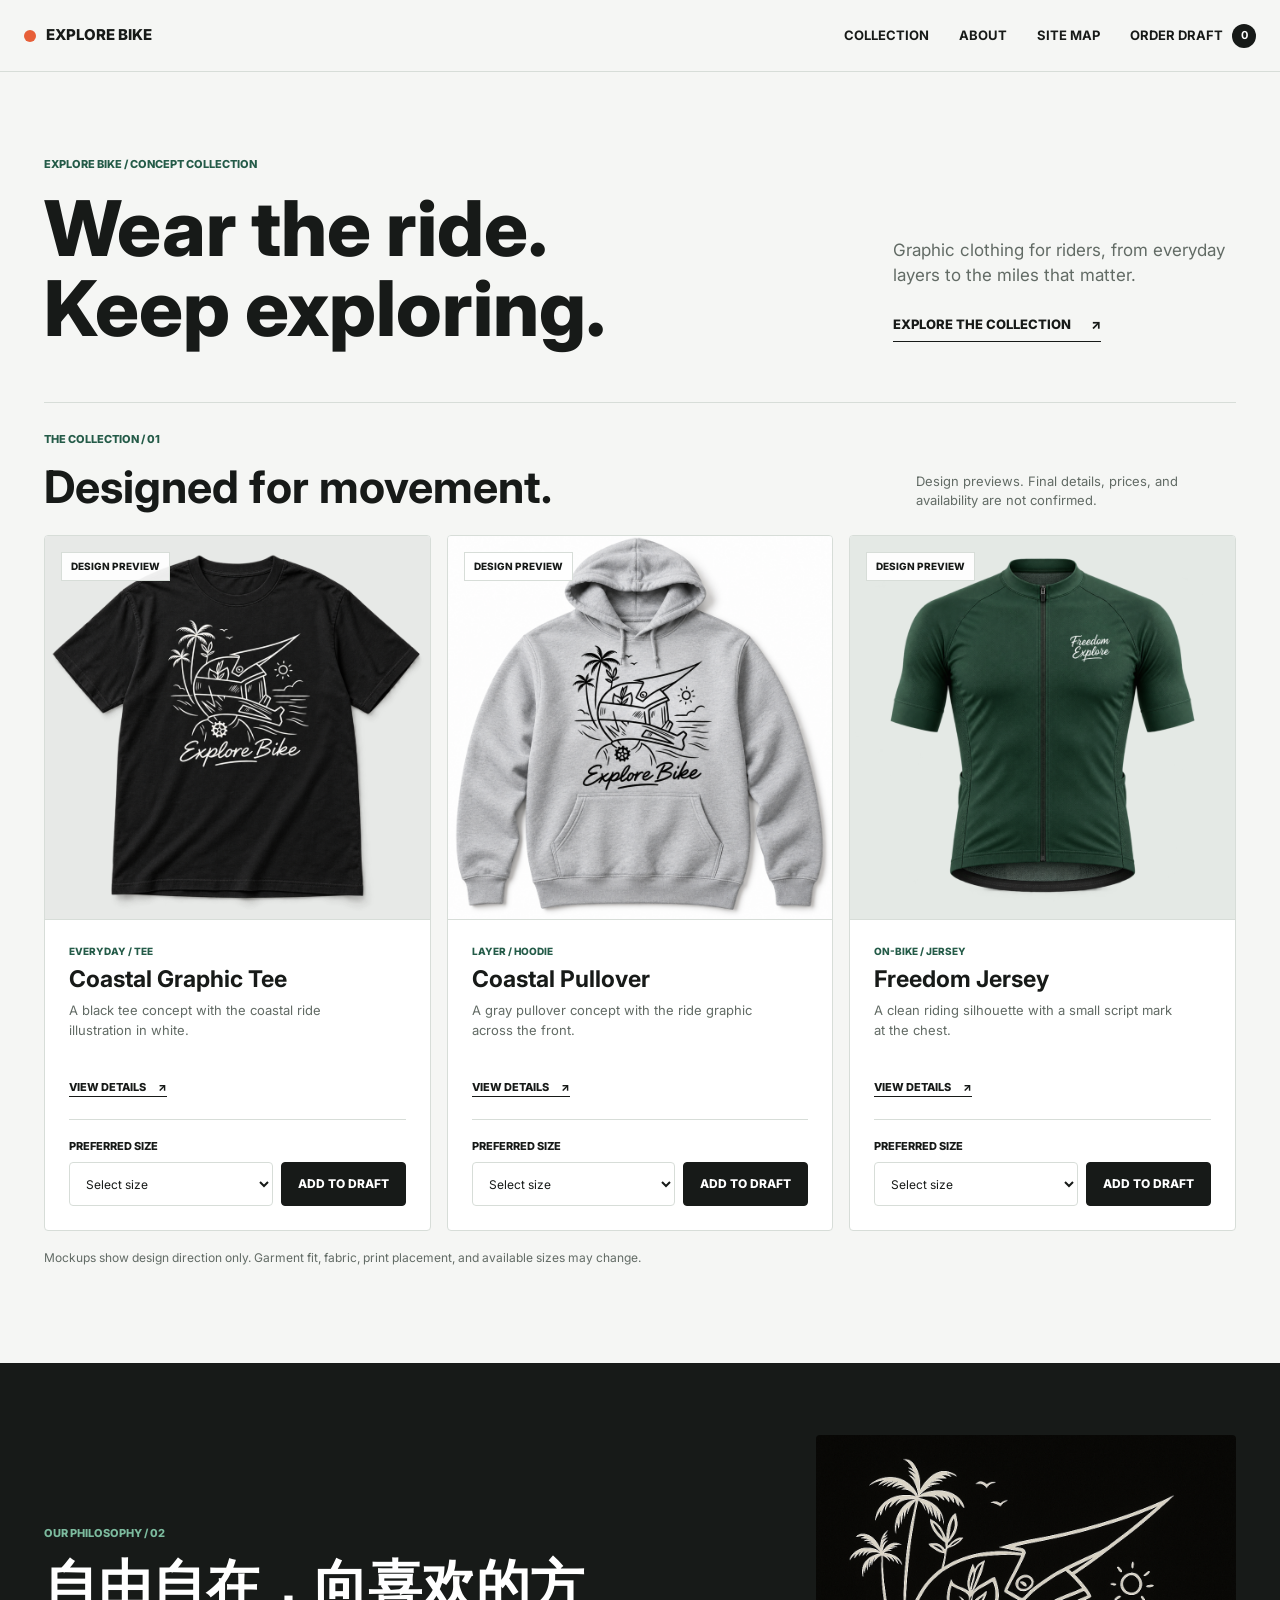
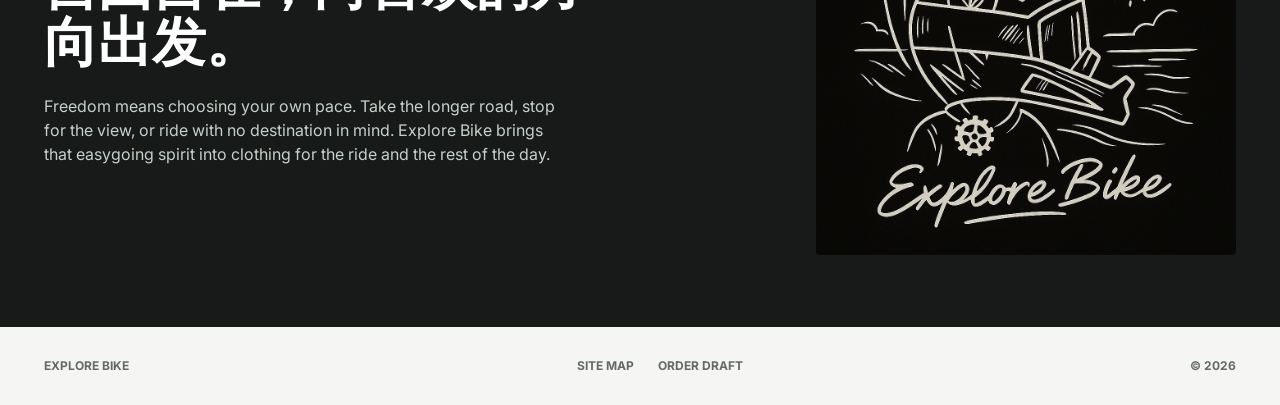
==== commit 9966b757: "Publish apparel storefront and freedom brand philosophy" ====
--- a/index.html
+++ b/index.html
@@ -3,126 +3,142 @@
 <head>
   <meta charset="UTF-8">
   <meta name="viewport" content="width=device-width, initial-scale=1.0">
-  <title>Explore Bike - Minimal Cycling Apparel</title>
-  <meta name="description" content="Explore Bike creates clean cycling apparel, casual riding wear, and custom clothing graphics.">
+  <title>Explore Bike - Cycling Apparel Concepts</title>
+  <meta name="description" content="Explore Bike apparel concepts for the ride and everything after: tees, hoodies, and cycling jerseys inspired by the freedom to explore.">
+  <link rel="canonical" href="https://laogou233.github.io/explore.bikes/">
+  <link rel="icon" type="image/png" href="1000016929.png">
   <link rel="stylesheet" href="style.css">
 </head>
 <body>
   <header class="site-header">
-    <a class="brand" href="#top" aria-label="Explore Bike home">
+    <a class="brand" href="index.html" aria-label="Explore Bike home">
       <span class="brand-mark"></span>
       <span>Explore Bike</span>
     </a>
-
     <button class="menu-button" type="button" aria-label="Open menu" aria-expanded="false">
-      <span></span>
-      <span></span>
+      <span></span><span></span>
     </button>
-
     <nav class="site-nav" aria-label="Main navigation">
-      <a href="#work">Apparel</a>
-      <a href="#drops">Designs</a>
-      <a href="#contact">Contact</a>
+      <a href="#collection">Collection</a>
+      <a href="#about">About</a>
+      <a href="site-map.html">Site map</a>
+      <a class="nav-draft" href="order.html">Order draft <span data-cart-count>0</span></a>
     </nav>
   </header>
 
-  <main id="top">
-    <section class="hero" aria-labelledby="hero-title">
-      <div class="hero-copy">
-        <p class="eyebrow">Cycling apparel and casual riding wear</p>
-        <h1 id="hero-title">Wear the ride.<br>Explore<br>more.</h1>
-        <p class="hero-text">
-          Clean graphic clothing for riders: tees, hoodies, jerseys, and small custom apparel runs made for daily routes and weekend miles.
-        </p>
-        <div class="hero-actions">
-          <a class="button button-primary" href="https://wa.me/8613800138000" target="_blank" rel="noreferrer">Order on WhatsApp</a>
-          <a class="button button-secondary" href="#work">View apparel</a>
-        </div>
+  <main>
+    <section class="shop-lead" aria-labelledby="lead-title">
+      <div>
+        <p class="eyebrow">Explore Bike / Concept collection</p>
+        <h1 id="lead-title">Wear the ride.<br>Keep exploring.</h1>
       </div>
-
-      <div class="hero-art" aria-label="Explore Bike apparel graphic">
-        <img src="1000016934.png" alt="Explore Bike mountain cycling clothing graphic">
+      <div class="shop-lead-side">
+        <p>Graphic clothing for riders, from everyday layers to the miles that matter.</p>
+        <a class="text-link" href="#collection">Explore the collection <span aria-hidden="true">&#8599;</span></a>
       </div>
     </section>
 
-    <section id="work" class="section intro-section">
-      <div class="section-heading">
-        <p class="eyebrow">Simple, durable, ready to wear</p>
-        <h2>Clothing for riders who want the kit to feel personal.</h2>
+    <section id="collection" class="catalog-section" aria-labelledby="collection-title">
+      <div class="section-topline">
+        <div>
+          <p class="eyebrow">The collection / 01</p>
+          <h2 id="collection-title">Designed for movement.</h2>
+        </div>
+        <p>Design previews. Final details, prices, and availability are not confirmed.</p>
       </div>
-      <div class="intro-grid">
-        <article class="text-block">
-          <span>01</span>
-          <h3>Graphic tees</h3>
-          <p>Clean monochrome prints on comfortable daily shirts, made for rides, travel, and off-bike days.</p>
+
+      <div class="product-grid">
+        <article class="product-card" id="coastal-tee" data-product-id="coastal-tee">
+          <div class="product-media media-tee">
+            <a href="coastal-tee.html" aria-label="View Coastal Graphic Tee details"><img src="assets/coastal-tee-concept.png" alt="Concept preview of a black Explore Bike graphic T-shirt" width="900" height="900"></a>
+            <span class="preview-label">Design preview</span>
+          </div>
+          <div class="product-info">
+            <p class="product-type">Everyday / Tee</p>
+            <h3><a href="coastal-tee.html">Coastal Graphic Tee</a></h3>
+            <p>A black tee concept with the coastal ride illustration in white.</p>
+            <a class="product-detail-link" href="coastal-tee.html">View details <span aria-hidden="true">&#8599;</span></a>
+            <form class="add-form">
+              <label for="tee-size">Preferred size</label>
+              <div class="product-controls">
+                <select id="tee-size" name="size" required>
+                  <option value="">Select size</option>
+                  <option>Not sure</option><option>S</option><option>M</option><option>L</option><option>XL</option><option>XXL</option>
+                </select>
+                <button class="action-button" type="submit">Add to draft</button>
+              </div>
+            </form>
+          </div>
         </article>
-        <article class="text-block">
-          <span>02</span>
-          <h3>Hoodies and layers</h3>
-          <p>Easy outer layers with bold ride graphics, designed to stay simple and wearable beyond the bike.</p>
+
+        <article class="product-card" id="coastal-hoodie" data-product-id="coastal-hoodie">
+          <div class="product-media media-hoodie">
+            <a href="coastal-hoodie.html" aria-label="View Coastal Pullover details"><img src="assets/coastal-hoodie-concept.png" alt="Concept preview of a gray Explore Bike pullover hoodie" width="900" height="900" loading="lazy"></a>
+            <span class="preview-label">Design preview</span>
+          </div>
+          <div class="product-info">
+            <p class="product-type">Layer / Hoodie</p>
+            <h3><a href="coastal-hoodie.html">Coastal Pullover</a></h3>
+            <p>A gray pullover concept with the ride graphic across the front.</p>
+            <a class="product-detail-link" href="coastal-hoodie.html">View details <span aria-hidden="true">&#8599;</span></a>
+            <form class="add-form">
+              <label for="hoodie-size">Preferred size</label>
+              <div class="product-controls">
+                <select id="hoodie-size" name="size" required>
+                  <option value="">Select size</option>
+                  <option>Not sure</option><option>S</option><option>M</option><option>L</option><option>XL</option><option>XXL</option>
+                </select>
+                <button class="action-button" type="submit">Add to draft</button>
+              </div>
+            </form>
+          </div>
         </article>
-        <article class="text-block">
-          <span>03</span>
-          <h3>Custom team runs</h3>
-          <p>Small-batch apparel for clubs, routes, events, and teams, with name or route text available.</p>
+
+        <article class="product-card" id="freedom-jersey" data-product-id="freedom-jersey">
+          <div class="product-media media-jersey">
+            <a href="freedom-jersey.html" aria-label="View Freedom Jersey details"><img src="assets/freedom-jersey-concept.png" alt="Concept preview of a green Freedom Explore cycling jersey" width="900" height="900" loading="lazy"></a>
+            <span class="preview-label">Design preview</span>
+          </div>
+          <div class="product-info">
+            <p class="product-type">On-bike / Jersey</p>
+            <h3><a href="freedom-jersey.html">Freedom Jersey</a></h3>
+            <p>A clean riding silhouette with a small script mark at the chest.</p>
+            <a class="product-detail-link" href="freedom-jersey.html">View details <span aria-hidden="true">&#8599;</span></a>
+            <form class="add-form">
+              <label for="jersey-size">Preferred size</label>
+              <div class="product-controls">
+                <select id="jersey-size" name="size" required>
+                  <option value="">Select size</option>
+                  <option>Not sure</option><option>XS</option><option>S</option><option>M</option><option>L</option><option>XL</option>
+                </select>
+                <button class="action-button" type="submit">Add to draft</button>
+              </div>
+            </form>
+          </div>
         </article>
       </div>
+      <p class="catalog-note">Mockups show design direction only. Garment fit, fabric, print placement, and available sizes may change.</p>
     </section>
 
-    <section id="drops" class="feature-strip">
-      <div class="feature-image">
-        <img src="1000016929.png" alt="Explore Bike black square logo artwork">
-      </div>
-      <div class="feature-copy">
-        <p class="eyebrow">Current apparel graphic</p>
-        <h2>Coastal helmet mark</h2>
-        <p>
-          A compact line-art graphic with palms, sun, ocean, and helmet details. Built for tees, hoodies, jerseys, and simple brand marks.
-        </p>
-        <dl class="spec-list">
-          <div>
-            <dt>Style</dt>
-            <dd>Black and white</dd>
-          </div>
-          <div>
-            <dt>Products</dt>
-            <dd>Tee / hoodie / jersey</dd>
-          </div>
-          <div>
-            <dt>Custom</dt>
-            <dd>Name and route text available</dd>
-          </div>
-        </dl>
-      </div>
-    </section>
-
-    <section class="quote-band" aria-label="Brand statement">
-      <img src="file_000000009c1461f7bfed0c58550de573.png" alt="Freedom Explore lettering">
-      <p>Simple clothing for open roads, quiet mornings, and riders who live in the details.</p>
-    </section>
-
-    <section id="contact" class="section contact-section">
-      <div>
-        <p class="eyebrow">Start an apparel order</p>
-        <h2>Send your size, style, and idea.</h2>
-      </div>
-      <div class="contact-panel">
-        <p>
-          Message with the clothing style you want, size range, quantity, and graphic idea. We can keep the first version minimal and adjust from there.
-        </p>
-        <div class="contact-actions">
-          <a class="button button-primary" href="https://wa.me/8613800138000" target="_blank" rel="noreferrer">WhatsApp</a>
-          <a class="button button-secondary" href="mailto:contact@explorebikes.com">Email</a>
+    <section id="about" class="brand-band" aria-labelledby="about-title">
+      <div class="brand-band-inner">
+        <div>
+          <p class="eyebrow">Our philosophy / 02</p>
+          <h2 id="about-title" lang="zh-CN">自由自在，向喜欢的方向出发。</h2>
+          <p>Freedom means choosing your own pace. Take the longer road, stop for the view, or ride with no destination in mind. Explore Bike brings that easygoing spirit into clothing for the ride and the rest of the day.</p>
         </div>
+        <img src="1000016929.png" alt="Explore Bike coastal ride illustration" width="1024" height="1024" loading="lazy">
       </div>
     </section>
   </main>
 
+  <div class="toast" role="status" aria-live="polite" hidden></div>
   <footer class="site-footer">
     <p>Explore Bike</p>
-    <p>© 2026</p>
+    <div><a href="site-map.html">Site map</a><a href="order.html">Order draft</a></div>
+    <p>&copy; 2026</p>
   </footer>
-
   <script src="script.js"></script>
+  <script src="shop.js"></script>
 </body>
 </html>
--- a/style.css
+++ b/style.css
@@ -1,22 +1,21 @@
 @import url('https://fonts.googleapis.com/css2?family=Inter:wght@400;500;600;700;800&display=swap');
 
 :root {
-  --paper: #f7f4ee;
-  --surface: #ffffff;
-  --ink: #111111;
-  --muted: #66635e;
-  --line: #ddd7cd;
-  --accent: #e6501e;
-  --max: 1180px;
-}
-
-* {
-  box-sizing: border-box;
-}
-
-html {
-  scroll-behavior: smooth;
-}
+  --paper: #f5f6f4;
+  --white: #ffffff;
+  --ink: #171a18;
+  --muted: #626b65;
+  --line: #d7ddd8;
+  --green: #245b48;
+  --orange: #e75f38;
+  --max: 1240px;
+}
+
+* { box-sizing: border-box; }
+
+html { scroll-behavior: smooth; }
+
+[id] { scroll-margin-top: 88px; }
 
 body {
   margin: 0;
@@ -24,523 +23,281 @@
   color: var(--ink);
   font-family: Inter, Arial, sans-serif;
   line-height: 1.5;
-  overflow-x: hidden;
-}
-
-body.menu-open {
-  overflow: hidden;
-}
-
-img {
-  display: block;
-  max-width: 100%;
-}
-
-a {
-  color: inherit;
-  text-decoration: none;
-}
+}
+
+body.menu-open { overflow: hidden; }
+
+img { display: block; max-width: 100%; }
+
+a { color: inherit; text-decoration: none; }
+
+button, select, input { font: inherit; }
+
+button { cursor: pointer; }
+
+button:disabled { cursor: not-allowed; opacity: .45; }
+
+:focus-visible { outline: 2px solid var(--orange); outline-offset: 3px; }
+
+h1, h2, h3, p { margin-top: 0; }
+
+h1, h2, h3 { line-height: 1.05; letter-spacing: 0; }
 
 .site-header {
   position: sticky;
   top: 0;
-  z-index: 20;
+  z-index: 30;
+  min-height: 72px;
   display: flex;
   align-items: center;
   justify-content: space-between;
-  min-height: 72px;
+  gap: 24px;
   padding: 0 max(24px, calc((100vw - var(--max)) / 2));
-  background: rgba(247, 244, 238, 0.88);
+  background: rgba(245, 246, 244, .95);
   border-bottom: 1px solid var(--line);
-  backdrop-filter: blur(18px);
+  backdrop-filter: blur(16px);
 }
 
 .brand {
   display: inline-flex;
   align-items: center;
   gap: 10px;
+  flex: none;
   font-size: 15px;
   font-weight: 800;
   text-transform: uppercase;
 }
 
-.brand-mark {
-  width: 12px;
-  height: 12px;
-  background: var(--accent);
-  border-radius: 50%;
-}
-
-.site-nav {
-  display: flex;
-  align-items: center;
-  gap: 34px;
-  color: var(--muted);
-  font-size: 13px;
-  font-weight: 700;
-  text-transform: uppercase;
-}
-
-.site-nav a {
-  transition: color 160ms ease;
-}
-
-.site-nav a:hover {
-  color: var(--ink);
-}
-
-.menu-button {
-  display: none;
-  width: 44px;
-  height: 44px;
-  align-items: center;
-  justify-content: center;
-  border: 1px solid var(--line);
-  background: var(--surface);
-  border-radius: 50%;
-  cursor: pointer;
-}
-
-.menu-button span {
-  position: absolute;
-  width: 18px;
-  height: 2px;
-  background: var(--ink);
-  transition: transform 180ms ease;
-}
-
-.menu-button span:first-child {
-  transform: translateY(-4px);
-}
-
-.menu-button span:last-child {
-  transform: translateY(4px);
-}
-
-.menu-open .menu-button span:first-child {
-  transform: rotate(45deg);
-}
-
-.menu-open .menu-button span:last-child {
-  transform: rotate(-45deg);
-}
-
-.hero {
-  min-height: calc(100vh - 72px);
+.brand-mark { width: 12px; height: 12px; background: var(--orange); border-radius: 50%; }
+
+.site-nav { display: flex; align-items: center; gap: 30px; font-size: 13px; font-weight: 700; text-transform: uppercase; }
+
+.site-nav a, .site-footer a { transition: color 150ms ease; }
+.site-nav a:hover, .site-footer a:hover { color: var(--green); }
+
+.nav-draft { display: inline-flex; align-items: center; gap: 9px; }
+.nav-draft span { display: grid; place-items: center; width: 24px; height: 24px; color: var(--white); background: var(--ink); border-radius: 50%; font-size: 11px; }
+
+.menu-button { display: none; width: 44px; height: 44px; position: relative; flex: none; align-items: center; justify-content: center; border: 1px solid var(--line); background: var(--white); border-radius: 4px; }
+.menu-button span { position: absolute; width: 18px; height: 2px; background: var(--ink); transition: transform 180ms ease; }
+.menu-button span:first-child { transform: translateY(-4px); }
+.menu-button span:last-child { transform: translateY(4px); }
+.menu-open .menu-button span:first-child { transform: rotate(45deg); }
+.menu-open .menu-button span:last-child { transform: rotate(-45deg); }
+
+.eyebrow { margin: 0 0 16px; color: var(--green); font-size: 11px; font-weight: 800; text-transform: uppercase; }
+
+.shop-lead {
+  max-width: var(--max);
+  min-height: 330px;
   display: grid;
-  grid-template-columns: minmax(0, 0.95fr) minmax(360px, 1fr);
-  align-items: center;
+  grid-template-columns: minmax(0, 1.4fr) minmax(240px, .6fr);
+  align-items: end;
   gap: 48px;
-  max-width: var(--max);
   margin: 0 auto;
-  padding: 76px 24px 64px;
-}
-
-.hero-copy {
-  max-width: 620px;
-  min-width: 0;
-}
-
-.eyebrow {
-  margin: 0 0 18px;
-  color: var(--accent);
-  font-size: 12px;
-  font-weight: 800;
-  text-transform: uppercase;
-}
-
-h1,
-h2,
-h3,
-p {
-  margin-top: 0;
-  overflow-wrap: break-word;
-}
-
-h1 {
-  max-width: 760px;
-  margin-bottom: 24px;
-  font-size: clamp(56px, 9vw, 116px);
-  line-height: 0.9;
-  font-weight: 800;
-  overflow-wrap: break-word;
-}
-
-h2 {
-  max-width: 740px;
-  margin-bottom: 0;
-  font-size: clamp(34px, 5vw, 68px);
-  line-height: 0.98;
-  font-weight: 800;
-}
-
-h3 {
-  margin-bottom: 10px;
-  font-size: 19px;
-  line-height: 1.15;
-}
-
-.hero-text {
-  max-width: 540px;
-  margin-bottom: 34px;
-  color: var(--muted);
-  font-size: 18px;
-}
-
-.hero-actions,
-.contact-actions {
-  display: flex;
-  flex-wrap: wrap;
-  gap: 12px;
-}
-
-.button {
-  display: inline-flex;
-  min-height: 48px;
-  align-items: center;
-  justify-content: center;
-  padding: 0 22px;
-  border: 1px solid var(--ink);
-  border-radius: 999px;
-  font-size: 13px;
-  font-weight: 800;
-  text-transform: uppercase;
-  transition: transform 160ms ease, background 160ms ease, color 160ms ease, border-color 160ms ease;
-}
-
-.button:hover {
-  transform: translateY(-1px);
-}
-
-.button-primary {
-  background: var(--ink);
-  color: var(--surface);
-}
-
-.button-primary:hover {
-  background: var(--accent);
-  border-color: var(--accent);
-}
-
-.button-secondary {
-  background: transparent;
-  color: var(--ink);
-}
-
-.button-secondary:hover {
-  background: var(--surface);
-}
-
-.hero-art {
-  min-height: 520px;
-  display: grid;
-  place-items: center;
-  overflow: hidden;
-}
-
-.hero-art img {
-  width: min(92%, 520px);
-  filter: drop-shadow(0 24px 38px rgba(17, 17, 17, 0.18));
-}
-
-.section {
-  max-width: var(--max);
-  margin: 0 auto;
-  padding: 96px 24px;
-}
-
-.intro-section {
-  border-top: 1px solid var(--line);
-}
-
-.section-heading {
-  display: grid;
-  grid-template-columns: 0.55fr 1fr;
-  gap: 44px;
-  align-items: start;
-  margin-bottom: 54px;
-}
-
-.intro-grid {
-  display: grid;
-  grid-template-columns: repeat(3, 1fr);
-  border-top: 1px solid var(--line);
-  border-left: 1px solid var(--line);
-}
-
-.text-block {
-  min-height: 260px;
-  padding: 28px;
-  border-right: 1px solid var(--line);
-  border-bottom: 1px solid var(--line);
-  background: rgba(255, 255, 255, 0.32);
-}
-
-.text-block span {
-  display: block;
-  margin-bottom: 72px;
-  color: var(--muted);
-  font-size: 12px;
-  font-weight: 800;
-}
-
-.text-block p,
-.feature-copy p,
-.contact-panel p,
-.quote-band p {
-  color: var(--muted);
-}
-
-.feature-strip {
-  display: grid;
-  grid-template-columns: minmax(0, 0.95fr) minmax(0, 1.05fr);
-  gap: 1px;
-  background: var(--line);
-  border-top: 1px solid var(--line);
-  border-bottom: 1px solid var(--line);
-}
-
-.feature-image,
-.feature-copy {
-  background: var(--surface);
-}
-
-.feature-image {
-  min-height: 600px;
-}
-
-.feature-image img {
-  width: 100%;
-  height: 100%;
-  object-fit: cover;
-}
-
-.feature-copy {
-  display: flex;
-  flex-direction: column;
-  justify-content: center;
-  padding: 64px max(24px, calc((100vw - var(--max)) / 2)) 64px 64px;
-}
-
-.feature-copy p {
-  max-width: 520px;
-  margin: 26px 0 34px;
-  font-size: 17px;
-}
-
-.spec-list {
-  display: grid;
-  max-width: 520px;
-  margin: 0;
-  border-top: 1px solid var(--line);
-}
-
-.spec-list div {
-  display: grid;
-  grid-template-columns: 120px 1fr;
-  gap: 18px;
-  padding: 17px 0;
-  border-bottom: 1px solid var(--line);
-}
-
-.spec-list dt {
-  color: var(--muted);
-  font-size: 12px;
-  font-weight: 800;
-  text-transform: uppercase;
-}
-
-.spec-list dd {
-  margin: 0;
-  font-weight: 700;
-}
-
-.quote-band {
-  display: grid;
-  grid-template-columns: 220px minmax(0, 620px);
-  justify-content: center;
-  align-items: center;
-  gap: 56px;
-  padding: 96px 24px;
-  background: var(--ink);
-}
-
-.quote-band img {
-  width: 220px;
-  border-radius: 8px;
-}
-
-.quote-band p {
-  margin: 0;
-  color: var(--paper);
-  font-size: clamp(26px, 4vw, 48px);
-  line-height: 1.04;
-  font-weight: 800;
-}
-
-.contact-section {
-  display: grid;
-  grid-template-columns: 1fr 0.85fr;
-  gap: 60px;
-  align-items: start;
-}
-
-.contact-panel {
-  padding: 32px;
-  background: var(--surface);
-  border: 1px solid var(--line);
-  border-radius: 8px;
-}
-
-.contact-panel p {
-  margin-bottom: 28px;
-}
-
-.site-footer {
-  display: flex;
-  justify-content: space-between;
-  max-width: var(--max);
-  margin: 0 auto;
-  padding: 32px 24px;
-  border-top: 1px solid var(--line);
-  color: var(--muted);
-  font-size: 13px;
-  font-weight: 700;
-  text-transform: uppercase;
-}
-
-@media (max-width: 860px) {
-  .site-header {
-    min-height: 64px;
-    padding: 0 18px;
-  }
-
-  .menu-button {
-    display: inline-flex;
-  }
-
-  .site-nav {
-    position: fixed;
-    inset: 64px 0 auto 0;
-    display: grid;
-    gap: 0;
-    padding: 10px 18px 18px;
-    background: var(--paper);
-    border-bottom: 1px solid var(--line);
-    transform: translateY(-130%);
-    transition: transform 180ms ease;
-  }
-
-  .site-nav a {
-    padding: 18px 0;
-    border-bottom: 1px solid var(--line);
-    font-size: 20px;
-    color: var(--ink);
-  }
-
-  .menu-open .site-nav {
-    transform: translateY(0);
-  }
-
-  .hero {
-    min-height: auto;
-    grid-template-columns: 1fr;
-    gap: 20px;
-    padding: 54px 18px 56px;
-    overflow: hidden;
-  }
-
-  .hero-art {
-    min-height: auto;
-    order: -1;
-  }
-
-  .hero-art img {
-    width: 100%;
-    max-width: 320px;
-  }
-
-  .hero-copy,
-  .hero-text,
-  .hero-actions {
-    width: 100%;
-    max-width: calc(100vw - 36px);
-  }
-
-  h1 {
-    font-size: clamp(46px, 14vw, 64px);
-    line-height: 0.94;
-  }
-
-  .section,
-  .quote-band {
-    padding: 72px 18px;
-  }
-
-  .section-heading,
-  .contact-section,
-  .feature-strip,
-  .quote-band {
-    grid-template-columns: 1fr;
-  }
-
-  .intro-grid {
-    grid-template-columns: 1fr;
-  }
-
-  .text-block {
-    min-height: 220px;
-  }
-
-  .text-block span {
-    margin-bottom: 48px;
-  }
-
-  .feature-image {
-    min-height: 360px;
-  }
-
-  .feature-copy {
-    padding: 52px 18px;
-  }
-
-  .quote-band {
-    gap: 34px;
-  }
-
-  .quote-band img {
-    width: 180px;
-  }
-
-  .site-footer {
-    padding: 28px 18px;
-  }
-}
-
-@media (max-width: 520px) {
-  .brand {
-    font-size: 13px;
-  }
-
-  .hero-text {
-    font-size: 16px;
-  }
-
-  .button {
-    width: 100%;
-  }
-
-  .spec-list div {
-    grid-template-columns: 1fr;
-    gap: 4px;
-  }
-
-  .contact-panel {
-    padding: 24px;
-  }
-
-  .site-footer {
-    display: grid;
-    gap: 8px;
-  }
-}
+  padding: 76px 24px 52px;
+}
+
+.shop-lead h1 { max-width: 760px; margin: 0; font-size: clamp(52px, 6vw, 86px); font-weight: 800; }
+.shop-lead-side { padding-bottom: 8px; }
+.shop-lead-side p { max-width: 340px; margin-bottom: 22px; color: var(--muted); font-size: 17px; }
+.text-link { display: inline-flex; align-items: center; gap: 20px; padding-bottom: 7px; border-bottom: 1px solid var(--ink); font-size: 13px; font-weight: 800; text-transform: uppercase; }
+.text-link:hover { color: var(--green); border-color: var(--green); }
+
+.catalog-section { max-width: var(--max); margin: 0 auto; padding: 0 24px 96px; }
+.section-topline { display: flex; align-items: end; justify-content: space-between; gap: 36px; padding: 28px 0 24px; border-top: 1px solid var(--line); }
+.section-topline h2 { margin: 0; font-size: clamp(28px, 3.5vw, 46px); }
+.section-topline > p { max-width: 320px; margin: 0; color: var(--muted); font-size: 13px; }
+.product-grid { display: grid; grid-template-columns: repeat(3, minmax(0, 1fr)); gap: 16px; }
+.product-card { display: flex; flex-direction: column; min-width: 0; overflow: hidden; background: var(--white); border: 1px solid var(--line); border-radius: 4px; }
+.product-media { position: relative; display: grid; place-items: center; aspect-ratio: 1 / 1; overflow: hidden; border-bottom: 1px solid var(--line); }
+.media-tee { background: #e7e9e7; }
+.media-hoodie { background: #e4e7e5; }
+.media-jersey { background: #e4e9e5; }
+.product-media a { display: grid; place-items: center; width: 100%; height: 100%; }
+.product-media img { width: 100%; height: 100%; object-fit: contain; }
+.preview-label { position: absolute; top: 16px; left: 16px; padding: 6px 9px; background: rgba(255, 255, 255, .92); border: 1px solid var(--line); font-size: 10px; font-weight: 800; text-transform: uppercase; pointer-events: none; }
+.product-info { display: flex; flex: 1; flex-direction: column; padding: 24px; }
+.product-type { margin-bottom: 8px; color: var(--green); font-size: 10px; font-weight: 800; text-transform: uppercase; }
+.product-info h3 { margin-bottom: 10px; font-size: 23px; }
+.product-info h3 a:hover, .order-row h3 a:hover { color: var(--green); }
+.product-info > p:not(.product-type) { max-width: 300px; min-height: 48px; margin-bottom: 30px; color: var(--muted); font-size: 13px; }
+.product-detail-link { align-self: flex-start; display: inline-flex; align-items: center; gap: 12px; margin-bottom: 22px; border-bottom: 1px solid var(--ink); font-size: 11px; font-weight: 800; text-transform: uppercase; }
+.product-detail-link:hover { color: var(--green); border-color: var(--green); }
+.add-form { margin-top: auto; padding-top: 18px; border-top: 1px solid var(--line); }
+.add-form label { display: block; margin-bottom: 8px; font-size: 11px; font-weight: 800; text-transform: uppercase; }
+.product-controls { display: grid; grid-template-columns: minmax(0, 1fr) auto; gap: 8px; }
+.product-controls select { min-width: 0; height: 44px; padding: 0 12px; background: var(--white); border: 1px solid var(--line); border-radius: 4px; color: var(--ink); font-size: 12px; }
+.action-button { min-height: 44px; display: inline-flex; align-items: center; justify-content: center; padding: 0 16px; background: var(--ink); border: 1px solid var(--ink); border-radius: 4px; color: var(--white); font-size: 12px; font-weight: 800; text-transform: uppercase; text-align: center; }
+.action-button:hover:not(:disabled) { background: var(--green); border-color: var(--green); }
+.catalog-note { margin: 18px 0 0; color: var(--muted); font-size: 12px; }
+
+.brand-band { background: var(--ink); color: var(--white); }
+.brand-band-inner { max-width: var(--max); display: grid; grid-template-columns: minmax(0, 1fr) minmax(280px, 420px); align-items: center; gap: 64px; margin: 0 auto; padding: 72px 24px; }
+.brand-band .eyebrow { color: #7cbb9e; }
+.brand-band h2 { max-width: 590px; margin-bottom: 24px; font-size: clamp(36px, 4.2vw, 58px); }
+.brand-band p:last-child { max-width: 520px; margin-bottom: 0; color: #c7d0ca; font-size: 16px; }
+.brand-band img { width: 100%; height: auto; border-radius: 4px; }
+
+.site-footer { max-width: var(--max); display: flex; justify-content: space-between; align-items: center; gap: 28px; margin: 0 auto; padding: 30px 24px; color: var(--muted); font-size: 12px; font-weight: 700; text-transform: uppercase; }
+.site-footer p { margin: 0; }
+.site-footer div { display: flex; gap: 24px; }
+.toast { position: fixed; right: 24px; bottom: 24px; z-index: 40; max-width: min(360px, calc(100vw - 36px)); padding: 14px 18px; background: var(--ink); border-radius: 4px; color: var(--white); font-size: 13px; font-weight: 600; box-shadow: 0 12px 36px rgba(0, 0, 0, .16); }
+.toast[hidden] { display: none; }
+
+.order-main { max-width: var(--max); min-height: calc(100vh - 144px); margin: 0 auto; padding: 72px 24px 100px; }
+.order-heading { max-width: 730px; padding-bottom: 44px; }
+.order-heading h1 { margin-bottom: 20px; font-size: clamp(50px, 6vw, 80px); }
+.order-heading > p:last-child { max-width: 540px; margin-bottom: 0; color: var(--muted); }
+.order-layout { display: grid; grid-template-columns: minmax(0, 1fr) 340px; align-items: start; gap: 48px; }
+.order-layout[hidden], .empty-order[hidden] { display: none; }
+.order-section-heading { display: flex; align-items: baseline; justify-content: space-between; gap: 16px; padding: 22px 0; border-top: 1px solid var(--line); }
+.order-section-heading h2 { margin: 0; font-size: 23px; }
+.order-section-heading span { color: var(--muted); font-size: 12px; }
+.order-row { display: grid; grid-template-columns: 140px minmax(0, 1fr) auto; align-items: center; gap: 22px; padding: 18px 0; border-top: 1px solid var(--line); }
+.order-row img { width: 140px; height: 140px; object-fit: contain; background: #e6e9e6; border-radius: 4px; }
+.order-row h3 { margin-bottom: 10px; font-size: 18px; }
+.order-row-details > p:last-child { margin: 0; color: var(--muted); font-size: 13px; }
+.quantity-controls { display: flex; align-items: center; gap: 6px; }
+.quantity-controls button:not(.remove-item) { width: 34px; height: 34px; border: 1px solid var(--line); background: var(--white); border-radius: 4px; font-size: 20px; line-height: 1; }
+.quantity-controls span { min-width: 26px; text-align: center; font-size: 13px; font-weight: 800; }
+.quantity-controls .remove-item { margin-left: 10px; padding: 7px 0; background: none; border: 0; color: var(--muted); font-size: 12px; text-decoration: underline; }
+.quantity-controls .remove-item:hover { color: var(--ink); }
+.order-summary { padding: 28px; background: var(--white); border: 1px solid var(--line); border-radius: 4px; }
+.order-summary h2 { margin-bottom: 26px; font-size: 25px; }
+.summary-line { display: flex; justify-content: space-between; gap: 12px; padding: 14px 0; border-top: 1px solid var(--line); font-size: 13px; }
+.summary-line span { color: var(--muted); }
+.order-summary > p:not(.eyebrow) { margin: 24px 0; color: var(--muted); font-size: 12px; }
+.order-summary .action-button { width: 100%; }
+.copy-status { min-height: 18px; margin-bottom: 0 !important; }
+.empty-order { max-width: 620px; padding: 56px 0; border-top: 1px solid var(--line); }
+.empty-order h2 { margin-bottom: 18px; font-size: 32px; }
+.empty-order p { color: var(--muted); }
+.empty-order .action-button { margin-top: 12px; }
+
+.detail-main { max-width: var(--max); margin: 0 auto; padding: 0 24px 90px; }
+.breadcrumbs { display: flex; flex-wrap: wrap; gap: 12px; padding: 26px 0; color: var(--muted); font-size: 12px; font-weight: 700; }
+.breadcrumbs a:hover { color: var(--green); }
+.detail-layout { display: grid; grid-template-columns: minmax(0, 1.1fr) minmax(360px, .9fr); align-items: start; gap: clamp(36px, 5vw, 80px); }
+.detail-gallery { min-width: 0; }
+.detail-stage { position: relative; aspect-ratio: 1 / 1; overflow: hidden; border: 1px solid var(--line); border-radius: 4px; }
+.detail-stage img { width: 100%; height: 100%; object-fit: contain; transition: transform 260ms ease; }
+.detail-stage[data-view="detail"] img { transform: scale(1.9); transform-origin: 50% 42%; }
+.detail-stage.media-jersey[data-view="detail"] img { transform: scale(2.4) translate(-9%, 9%); transform-origin: 62% 30%; }
+.detail-stage[data-view="construction"] img { transform: scale(2.2) translate(0, 15%); transform-origin: 50% 12%; }
+.detail-gallery-bottom { display: flex; align-items: start; justify-content: space-between; flex-wrap: wrap; gap: 16px; padding: 16px 0 0; }
+.detail-view-options { display: flex; flex-wrap: wrap; gap: 8px; }
+.detail-view-button { min-height: 38px; padding: 0 13px; background: transparent; border: 1px solid var(--line); border-radius: 4px; color: var(--muted); font-size: 11px; font-weight: 800; text-transform: uppercase; }
+.detail-view-button[aria-pressed="true"] { background: var(--ink); border-color: var(--ink); color: var(--white); }
+.detail-image-note { max-width: 230px; margin: 0; color: var(--muted); font-size: 11px; }
+.detail-purchase { padding-top: 20px; }
+.detail-purchase h1 { margin-bottom: 20px; font-size: clamp(40px, 4.5vw, 66px); }
+.detail-intro { max-width: 460px; margin-bottom: 20px; color: var(--muted); font-size: 16px; }
+.detail-availability { display: flex; align-items: center; flex-wrap: wrap; gap: 9px; padding-bottom: 26px; color: var(--muted); font-size: 12px; font-weight: 700; }
+.status-dot { width: 7px; height: 7px; background: var(--orange); border-radius: 50%; }
+.detail-add-form { padding-top: 26px; }
+.detail-size-options { min-width: 0; margin: 0; padding: 0; border: 0; }
+.detail-size-options legend, .quantity-label { display: block; margin-bottom: 12px; font-size: 11px; font-weight: 800; text-transform: uppercase; }
+.size-choices { display: flex; flex-wrap: wrap; gap: 8px; }
+.size-choices label { position: relative; margin: 0; }
+.size-choices input { position: absolute; inset: 0; width: 100%; height: 100%; margin: 0; opacity: 0; cursor: pointer; }
+.size-choices span { min-width: 49px; height: 44px; display: grid; place-items: center; padding: 0 12px; background: var(--white); border: 1px solid var(--line); border-radius: 4px; color: var(--ink); font-size: 12px; font-weight: 800; }
+.size-choices input:checked + span { background: var(--ink); border-color: var(--ink); color: var(--white); }
+.size-choices input:focus-visible + span { outline: 2px solid var(--orange); outline-offset: 3px; }
+.size-guide-link { display: inline-block; margin: 14px 0 26px; border-bottom: 1px solid var(--muted); color: var(--muted); font-size: 12px; font-weight: 700; }
+.size-guide-link:hover { color: var(--green); border-color: var(--green); }
+.detail-form-bottom { display: grid; grid-template-columns: 100px minmax(0, 1fr); align-items: end; gap: 12px; }
+.detail-form-bottom > div { min-width: 0; }
+.detail-form-bottom input { width: 100%; height: 44px; padding: 0 10px; background: var(--white); border: 1px solid var(--line); border-radius: 4px; color: var(--ink); }
+.detail-form-note { margin: 14px 0 0; color: var(--muted); font-size: 11px; }
+.detail-lower { display: grid; grid-template-columns: repeat(2, minmax(0, 1fr)); gap: 48px; margin-top: 80px; }
+.detail-panel { min-width: 0; padding-top: 24px; border-top: 1px solid var(--line); }
+.detail-panel h2 { margin-bottom: 24px; font-size: clamp(27px, 3vw, 40px); }
+.detail-panel > p:not(.eyebrow) { max-width: 510px; color: var(--muted); font-size: 14px; }
+.detail-feature-list { margin: 0 0 28px; padding-left: 20px; font-size: 14px; }
+.detail-feature-list li { margin-bottom: 12px; padding-left: 4px; }
+.detail-panel > p.detail-caveat { max-width: 520px; margin-top: 24px; font-size: 12px; }
+.measurement-list { margin: 26px 0 0; border-top: 1px solid var(--line); }
+.measurement-list div { display: flex; justify-content: space-between; gap: 20px; padding: 12px 0; border-bottom: 1px solid var(--line); font-size: 12px; }
+.measurement-list dt { font-weight: 800; }
+.measurement-list dd { margin: 0; color: var(--muted); text-align: right; }
+.detail-back { margin-top: 64px; }
+
+.page-hero { max-width: var(--max); margin: 0 auto; padding: 90px 24px 64px; border-bottom: 1px solid var(--line); }
+.page-hero h1 { margin-bottom: 22px; font-size: clamp(48px, 6vw, 82px); }
+.page-hero > p:last-child { max-width: 560px; margin-bottom: 0; color: var(--muted); font-size: 16px; }
+.sitemap-section { max-width: var(--max); margin: 0 auto; padding: 0 24px 96px; }
+.sitemap-grid { display: grid; grid-template-columns: repeat(2, minmax(0, 1fr)); border-top: 1px solid var(--line); border-left: 1px solid var(--line); }
+.map-group { min-height: 300px; padding: 30px; border-right: 1px solid var(--line); border-bottom: 1px solid var(--line); }
+.map-number { margin-bottom: 44px; color: var(--muted); font-size: 11px; font-weight: 800; }
+.map-group h2 { margin-bottom: 22px; font-size: 30px; }
+.map-link { display: flex; justify-content: space-between; gap: 16px; padding: 12px 0; border-top: 1px solid var(--line); font-size: 14px; font-weight: 700; }
+.map-link:hover { color: var(--green); }
+.map-group > p:last-child { margin: 22px 0 0; color: var(--muted); font-size: 13px; }
+.error-page { min-height: calc(100vh - 145px); display: flex; flex-direction: column; justify-content: center; }
+.error-page h1 { font-size: clamp(72px, 12vw, 150px); }
+.error-page .hero-actions { display: flex; gap: 10px; margin-top: 30px; }
+.error-page .button { display: inline-flex; align-items: center; min-height: 44px; padding: 0 18px; border: 1px solid var(--ink); border-radius: 4px; font-size: 12px; font-weight: 800; text-transform: uppercase; }
+.error-page .button-primary { background: var(--ink); color: var(--white); }
+.error-page .button-secondary { background: transparent; }
+
+@media (max-width: 1050px) {
+  .product-grid { grid-template-columns: repeat(2, minmax(0, 1fr)); }
+  .product-card:last-child { grid-column: span 2; }
+  .product-card:last-child .product-media { aspect-ratio: 2 / 1; }
+  .product-card:last-child .product-media img { width: 55%; }
+  .order-layout { grid-template-columns: minmax(0, 1fr) 300px; gap: 24px; }
+  .order-row { grid-template-columns: 110px minmax(0, 1fr); }
+  .order-row img { width: 110px; height: 110px; }
+  .quantity-controls { grid-column: 2; }
+  .detail-layout { grid-template-columns: minmax(0, 1fr) minmax(320px, .9fr); gap: 28px; }
+}
+
+@media (max-width: 760px) {
+  .site-header { min-height: 64px; padding: 0 18px; }
+  .menu-button { display: inline-flex; }
+  .site-nav { position: absolute; top: 64px; left: 0; right: 0; display: none; gap: 0; padding: 12px 18px 18px; background: var(--paper); border-bottom: 1px solid var(--line); box-shadow: 0 20px 28px rgba(0,0,0,.08); }
+  .menu-open .site-nav { display: grid; }
+  .site-nav a { padding: 16px 0; border-bottom: 1px solid var(--line); font-size: 18px; }
+  .site-nav a:last-child { border-bottom: 0; }
+  .shop-lead { min-height: 0; grid-template-columns: 1fr; gap: 26px; padding: 48px 18px 40px; }
+  .shop-lead h1 { font-size: clamp(45px, 10vw, 66px); }
+  .shop-lead-side p { font-size: 15px; }
+  .catalog-section { padding: 0 18px 72px; }
+  .section-topline { display: block; }
+  .section-topline > p { margin-top: 18px; }
+  .product-grid { grid-template-columns: 1fr; }
+  .product-card:last-child { grid-column: auto; }
+  .product-card:last-child .product-media { aspect-ratio: 1 / 1; }
+  .product-card:last-child .product-media img { width: 100%; }
+  .product-info > p:not(.product-type) { min-height: 0; }
+  .brand-band-inner { grid-template-columns: 1fr; gap: 34px; padding: 60px 18px; }
+  .brand-band img { max-width: 300px; }
+  .site-footer { padding: 28px 18px; }
+  .order-main { padding: 54px 18px 72px; }
+  .order-layout { grid-template-columns: 1fr; }
+  .order-summary { margin-top: 22px; }
+  .page-hero { padding: 70px 18px 48px; }
+  .sitemap-section { padding: 0 18px 72px; }
+  .sitemap-grid { grid-template-columns: 1fr; }
+  .map-group { min-height: 0; padding: 26px; }
+  .detail-main { padding: 0 18px 72px; }
+  .detail-layout { grid-template-columns: 1fr; gap: 34px; }
+  .detail-purchase { padding-top: 0; }
+  .detail-purchase h1 { font-size: clamp(38px, 8vw, 56px); }
+  .detail-lower { grid-template-columns: 1fr; gap: 36px; margin-top: 68px; }
+}
+
+@media (max-width: 430px) {
+  .brand { font-size: 13px; }
+  .shop-lead h1 { font-size: 44px; }
+  .product-controls { grid-template-columns: 1fr; }
+  .product-controls select, .product-controls .action-button { width: 100%; }
+  .order-row { grid-template-columns: 90px minmax(0, 1fr); gap: 12px; }
+  .order-row img { width: 90px; height: 90px; }
+  .order-row h3 { font-size: 16px; }
+  .quantity-controls { gap: 4px; }
+  .quantity-controls .remove-item { margin-left: 4px; }
+  .site-footer { flex-wrap: wrap; }
+  .site-footer div { order: 3; width: 100%; }
+}
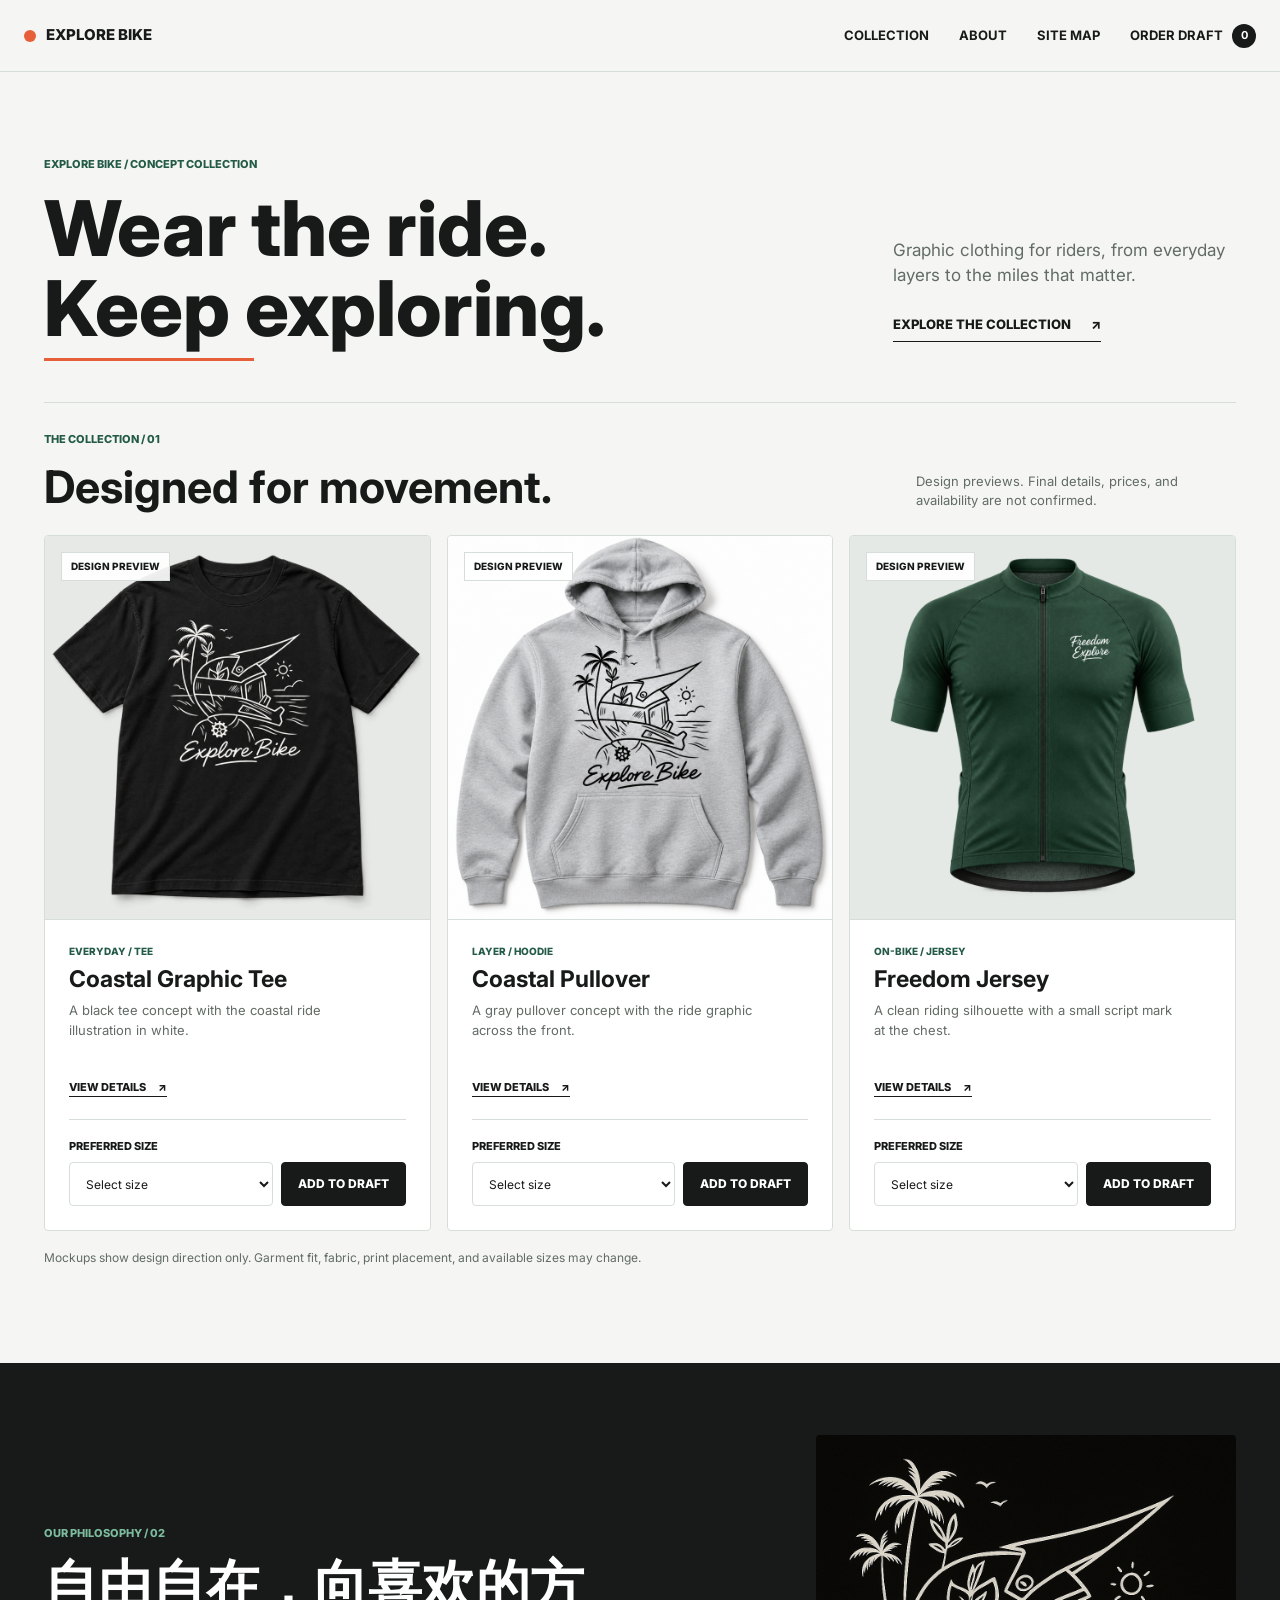
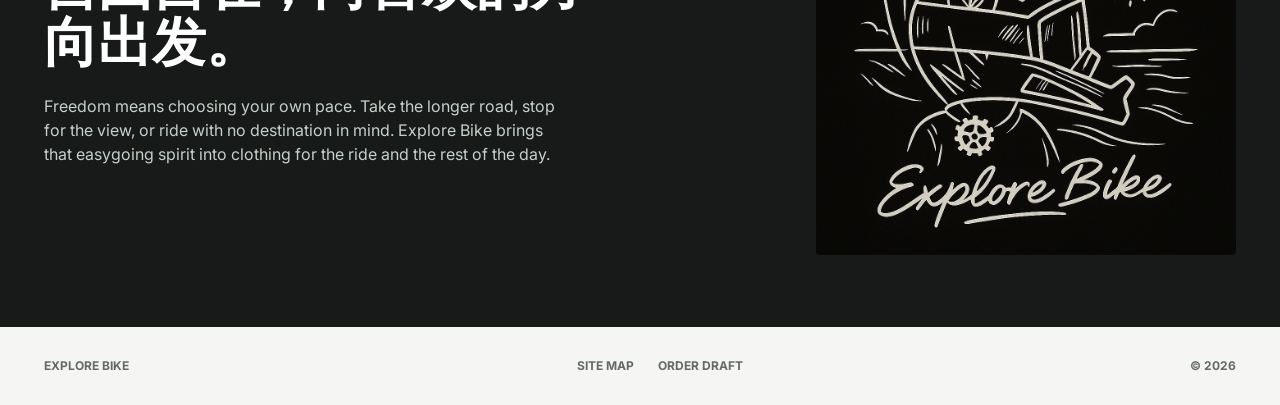
==== commit a1966ab1: "Add responsive loading and homepage motion" ====
--- a/index.html
+++ b/index.html
@@ -1,5 +1,5 @@
 <!DOCTYPE html>
-<html lang="en">
+<html lang="en" class="site-loading">
 <head>
   <meta charset="UTF-8">
   <meta name="viewport" content="width=device-width, initial-scale=1.0">
@@ -9,7 +9,7 @@
   <link rel="icon" type="image/png" href="1000016929.png">
   <link rel="stylesheet" href="style.css">
 </head>
-<body>
+<body class="home-page">
   <header class="site-header">
     <a class="brand" href="index.html" aria-label="Explore Bike home">
       <span class="brand-mark"></span>
@@ -30,7 +30,7 @@
     <section class="shop-lead" aria-labelledby="lead-title">
       <div>
         <p class="eyebrow">Explore Bike / Concept collection</p>
-        <h1 id="lead-title">Wear the ride.<br>Keep exploring.</h1>
+        <h1 id="lead-title"><span class="hero-line">Wear the ride.</span> <span class="hero-line">Keep exploring.</span></h1>
       </div>
       <div class="shop-lead-side">
         <p>Graphic clothing for riders, from everyday layers to the miles that matter.</p>
--- a/style.css
+++ b/style.css
@@ -26,6 +26,26 @@
 }
 
 body.menu-open { overflow: hidden; }
+
+html.site-loading::after {
+  content: '';
+  position: fixed;
+  top: 0;
+  left: 0;
+  z-index: 100;
+  width: 100%;
+  height: 3px;
+  background: linear-gradient(90deg, var(--green) 0 70%, var(--orange) 70% 100%);
+  pointer-events: none;
+  transform-origin: left;
+  animation: loading-sweep 900ms ease-in-out 3 forwards;
+}
+
+@keyframes loading-sweep {
+  0% { opacity: 1; transform: scaleX(0); }
+  75% { opacity: 1; transform: scaleX(1); }
+  100% { opacity: 0; transform: scaleX(1); }
+}
 
 img { display: block; max-width: 100%; }
 
@@ -99,6 +119,36 @@
 }
 
 .shop-lead h1 { max-width: 760px; margin: 0; font-size: clamp(52px, 6vw, 86px); font-weight: 800; }
+.hero-line { display: block; position: relative; }
+.home-page .shop-lead .eyebrow { animation: home-enter 650ms ease-out 80ms both; }
+.home-page .hero-line { animation: home-enter 720ms cubic-bezier(.2, .7, .2, 1) 170ms both; }
+.home-page .hero-line + .hero-line { animation-delay: 290ms; }
+.home-page .hero-line + .hero-line::after {
+  content: '';
+  position: absolute;
+  left: 0;
+  bottom: -11px;
+  width: min(210px, 42%);
+  height: 3px;
+  background: var(--orange);
+  transform-origin: left;
+  animation: route-draw 900ms ease-out 620ms both;
+}
+.home-page .shop-lead-side { animation: home-enter 650ms ease-out 420ms both; }
+.home-page .section-topline { animation: home-enter 650ms ease-out 530ms both; }
+.home-page .product-card { animation: home-enter 650ms ease-out 620ms both; }
+.home-page .product-card:nth-child(2) { animation-delay: 730ms; }
+.home-page .product-card:nth-child(3) { animation-delay: 840ms; }
+
+@keyframes home-enter {
+  from { opacity: 0; transform: translateY(16px); }
+  to { opacity: 1; transform: translateY(0); }
+}
+
+@keyframes route-draw {
+  from { transform: scaleX(0); }
+  to { transform: scaleX(1); }
+}
 .shop-lead-side { padding-bottom: 8px; }
 .shop-lead-side p { max-width: 340px; margin-bottom: 22px; color: var(--muted); font-size: 17px; }
 .text-link { display: inline-flex; align-items: center; gap: 20px; padding-bottom: 7px; border-bottom: 1px solid var(--ink); font-size: 13px; font-weight: 800; text-transform: uppercase; }
@@ -116,6 +166,11 @@
 .media-jersey { background: #e4e9e5; }
 .product-media a { display: grid; place-items: center; width: 100%; height: 100%; }
 .product-media img { width: 100%; height: 100%; object-fit: contain; }
+.home-page .product-media img { transition: transform 450ms ease; }
+@media (hover: hover) {
+  .home-page .product-media a:hover img { transform: scale(1.04); }
+}
+.home-page .product-media a:focus-visible img { transform: scale(1.04); }
 .preview-label { position: absolute; top: 16px; left: 16px; padding: 6px 9px; background: rgba(255, 255, 255, .92); border: 1px solid var(--line); font-size: 10px; font-weight: 800; text-transform: uppercase; pointer-events: none; }
 .product-info { display: flex; flex: 1; flex-direction: column; padding: 24px; }
 .product-type { margin-bottom: 8px; color: var(--green); font-size: 10px; font-weight: 800; text-transform: uppercase; }
@@ -301,3 +356,17 @@
   .site-footer { flex-wrap: wrap; }
   .site-footer div { order: 3; width: 100%; }
 }
+
+@media (prefers-reduced-motion: reduce) {
+  html { scroll-behavior: auto; }
+  html.site-loading::after { display: none; }
+  .home-page .shop-lead .eyebrow,
+  .home-page .hero-line,
+  .home-page .hero-line + .hero-line::after,
+  .home-page .shop-lead-side,
+  .home-page .section-topline,
+  .home-page .product-card { animation: none; }
+  .home-page .product-media img,
+  .detail-stage img,
+  .menu-button span { transition: none; }
+}
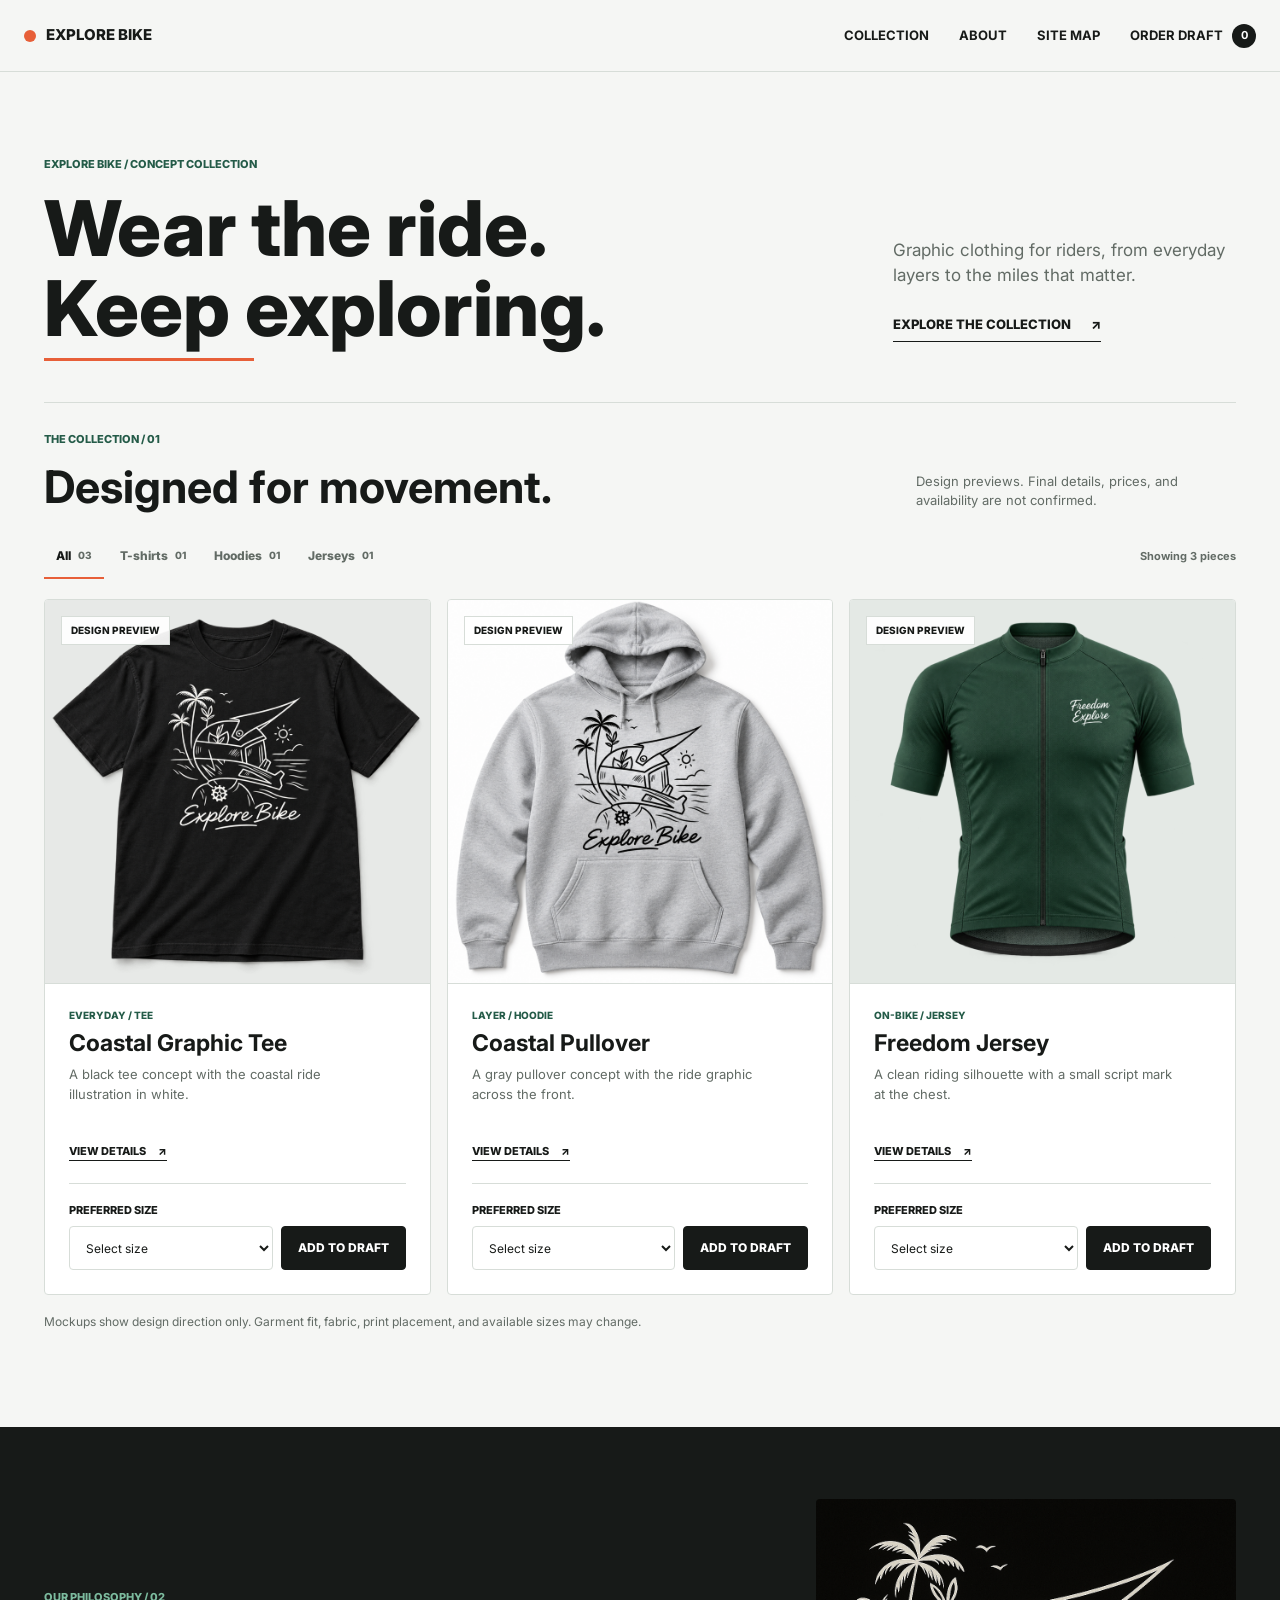
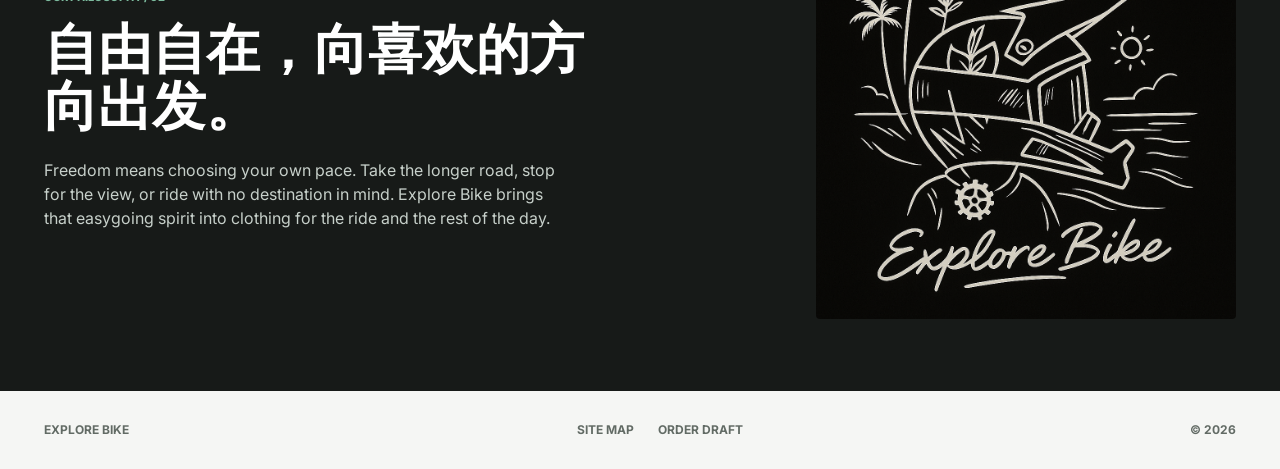
==== commit 1dd2927a: "Add apparel category filtering" ====
--- a/index.html
+++ b/index.html
@@ -47,8 +47,18 @@
         <p>Design previews. Final details, prices, and availability are not confirmed.</p>
       </div>
 
+      <div class="category-toolbar" hidden>
+        <div class="category-filters" role="group" aria-label="Filter apparel by category">
+          <button class="category-filter" type="button" data-category-filter="all" aria-pressed="true">All <span data-category-count>03</span></button>
+          <button class="category-filter" type="button" data-category-filter="tees" aria-pressed="false">T-shirts <span data-category-count>01</span></button>
+          <button class="category-filter" type="button" data-category-filter="hoodies" aria-pressed="false">Hoodies <span data-category-count>01</span></button>
+          <button class="category-filter" type="button" data-category-filter="jerseys" aria-pressed="false">Jerseys <span data-category-count>01</span></button>
+        </div>
+        <p class="category-status" data-category-status role="status" aria-live="polite">Showing 3 pieces</p>
+      </div>
+
       <div class="product-grid">
-        <article class="product-card" id="coastal-tee" data-product-id="coastal-tee">
+        <article class="product-card" id="coastal-tee" data-product-id="coastal-tee" data-category="tees">
           <div class="product-media media-tee">
             <a href="coastal-tee.html" aria-label="View Coastal Graphic Tee details"><img src="assets/coastal-tee-concept.png" alt="Concept preview of a black Explore Bike graphic T-shirt" width="900" height="900"></a>
             <span class="preview-label">Design preview</span>
@@ -71,7 +81,7 @@
           </div>
         </article>
 
-        <article class="product-card" id="coastal-hoodie" data-product-id="coastal-hoodie">
+        <article class="product-card" id="coastal-hoodie" data-product-id="coastal-hoodie" data-category="hoodies">
           <div class="product-media media-hoodie">
             <a href="coastal-hoodie.html" aria-label="View Coastal Pullover details"><img src="assets/coastal-hoodie-concept.png" alt="Concept preview of a gray Explore Bike pullover hoodie" width="900" height="900" loading="lazy"></a>
             <span class="preview-label">Design preview</span>
@@ -94,7 +104,7 @@
           </div>
         </article>
 
-        <article class="product-card" id="freedom-jersey" data-product-id="freedom-jersey">
+        <article class="product-card" id="freedom-jersey" data-product-id="freedom-jersey" data-category="jerseys">
           <div class="product-media media-jersey">
             <a href="freedom-jersey.html" aria-label="View Freedom Jersey details"><img src="assets/freedom-jersey-concept.png" alt="Concept preview of a green Freedom Explore cycling jersey" width="900" height="900" loading="lazy"></a>
             <span class="preview-label">Design preview</span>
--- a/style.css
+++ b/style.css
@@ -158,8 +158,18 @@
 .section-topline { display: flex; align-items: end; justify-content: space-between; gap: 36px; padding: 28px 0 24px; border-top: 1px solid var(--line); }
 .section-topline h2 { margin: 0; font-size: clamp(28px, 3.5vw, 46px); }
 .section-topline > p { max-width: 320px; margin: 0; color: var(--muted); font-size: 13px; }
+.category-toolbar { display: flex; align-items: center; justify-content: space-between; gap: 20px; padding-bottom: 20px; }
+.category-toolbar[hidden] { display: none; }
+.category-filters { min-width: 0; display: flex; gap: 4px; overflow-x: auto; scrollbar-width: thin; }
+.category-filter { flex: none; min-height: 44px; display: inline-flex; align-items: center; gap: 7px; padding: 0 12px; border: 0; border-bottom: 2px solid transparent; background: transparent; color: var(--muted); font-size: 12px; font-weight: 800; white-space: nowrap; }
+.category-filter:hover { color: var(--ink); }
+.category-filter[aria-pressed="true"] { border-bottom-color: var(--orange); color: var(--ink); }
+.category-filter [data-category-count] { color: var(--muted); font-size: 10px; }
+.category-status { flex: none; margin: 0; color: var(--muted); font-size: 11px; font-weight: 700; }
 .product-grid { display: grid; grid-template-columns: repeat(3, minmax(0, 1fr)); gap: 16px; }
 .product-card { display: flex; flex-direction: column; min-width: 0; overflow: hidden; background: var(--white); border: 1px solid var(--line); border-radius: 4px; }
+.product-card[hidden] { display: none; }
+.home-page .product-grid.has-category-choice .product-card { animation: none; }
 .product-media { position: relative; display: grid; place-items: center; aspect-ratio: 1 / 1; overflow: hidden; border-bottom: 1px solid var(--line); }
 .media-tee { background: #e7e9e7; }
 .media-hoodie { background: #e4e7e5; }
@@ -301,6 +311,9 @@
   .product-card:last-child { grid-column: span 2; }
   .product-card:last-child .product-media { aspect-ratio: 2 / 1; }
   .product-card:last-child .product-media img { width: 55%; }
+  .product-grid.is-filtered .product-card:last-child { grid-column: auto; }
+  .product-grid.is-filtered .product-card:last-child .product-media { aspect-ratio: 1 / 1; }
+  .product-grid.is-filtered .product-card:last-child .product-media img { width: 100%; }
   .order-layout { grid-template-columns: minmax(0, 1fr) 300px; gap: 24px; }
   .order-row { grid-template-columns: 110px minmax(0, 1fr); }
   .order-row img { width: 110px; height: 110px; }
@@ -321,6 +334,9 @@
   .catalog-section { padding: 0 18px 72px; }
   .section-topline { display: block; }
   .section-topline > p { margin-top: 18px; }
+  .category-toolbar { display: block; }
+  .category-filters { margin-right: -18px; padding-right: 18px; }
+  .category-status { margin-top: 8px; }
   .product-grid { grid-template-columns: 1fr; }
   .product-card:last-child { grid-column: auto; }
   .product-card:last-child .product-media { aspect-ratio: 1 / 1; }
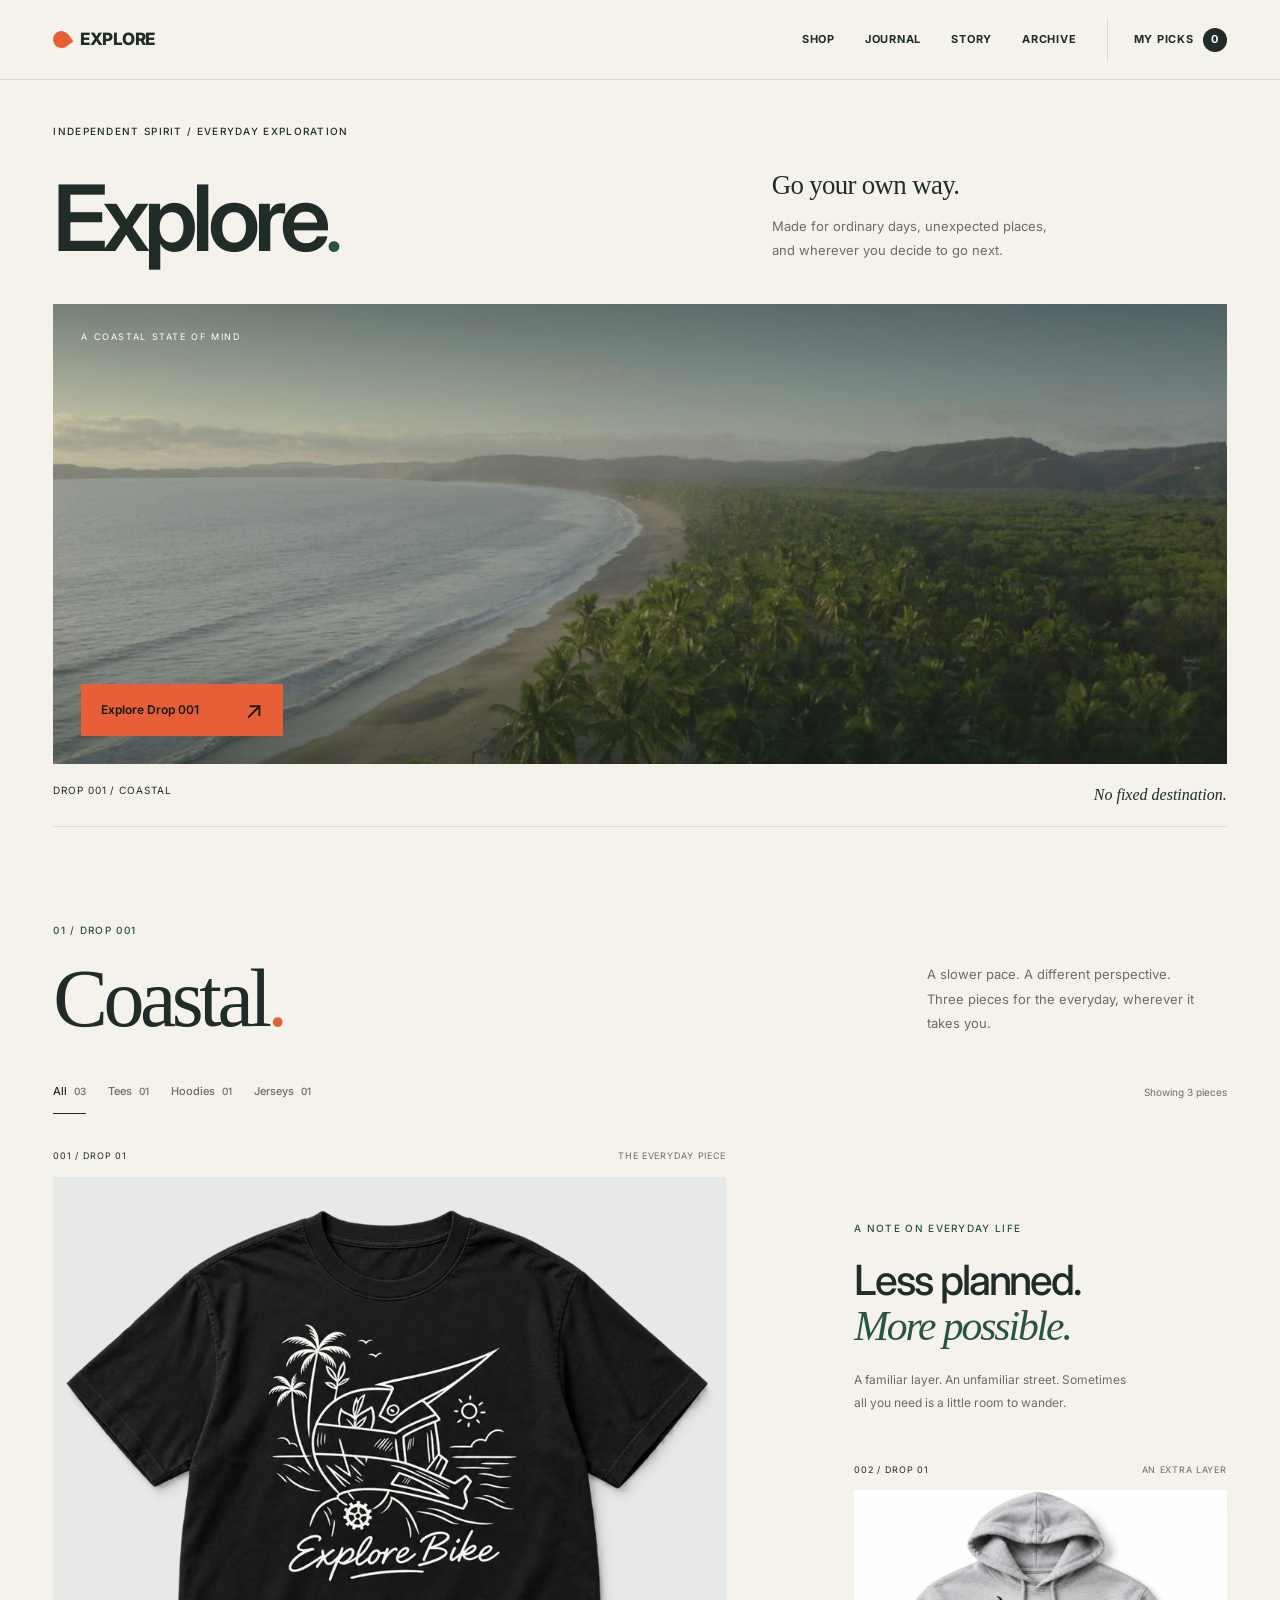
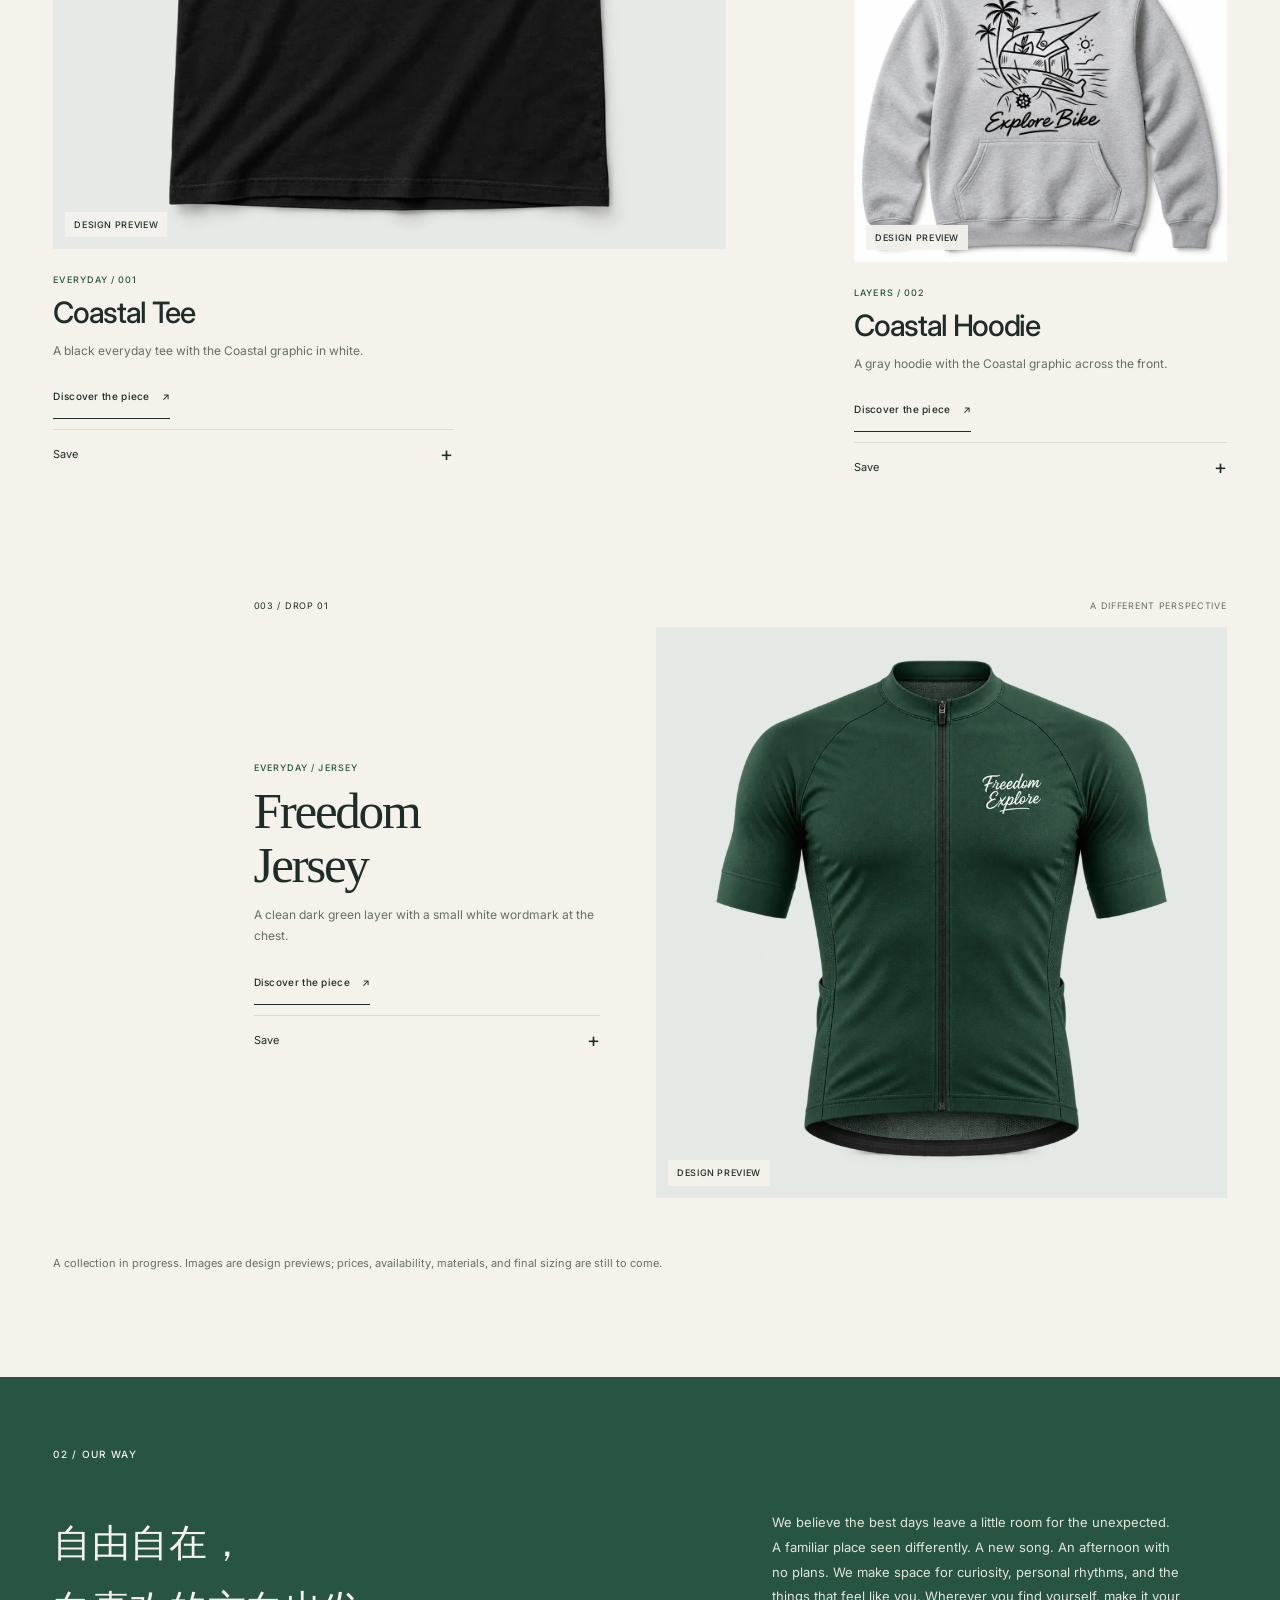
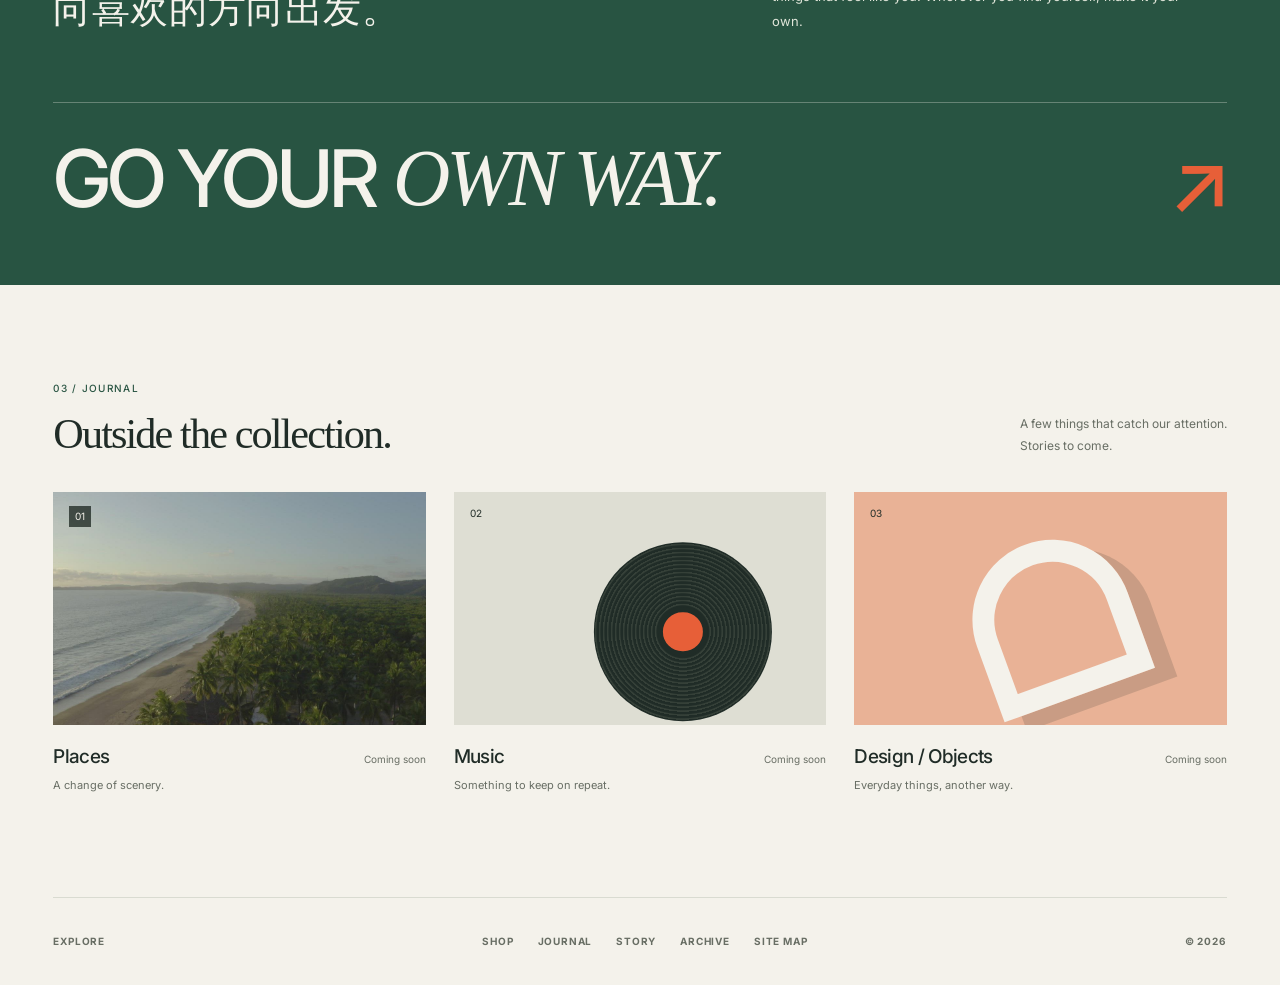
==== commit b8c5531a: "Publish latest Explore clothing site with coastal video and My Picks" ====
--- a/index.html
+++ b/index.html
@@ -1,154 +1,217 @@
 <!DOCTYPE html>
-<html lang="en" class="site-loading">
+<html lang="en">
 <head>
   <meta charset="UTF-8">
   <meta name="viewport" content="width=device-width, initial-scale=1.0">
-  <title>Explore Bike - Cycling Apparel Concepts</title>
-  <meta name="description" content="Explore Bike apparel concepts for the ride and everything after: tees, hoodies, and cycling jerseys inspired by the freedom to explore.">
+  <title data-brand-template="{brand} - Independent Everyday Clothing">Explore - Independent Everyday Clothing</title>
+  <meta data-brand-template="{brand} is an independent clothing brand shaped by freedom, everyday culture, and the places still waiting to be found." name="description" content="Explore is an independent clothing brand shaped by freedom, everyday culture, and the places still waiting to be found.">
   <link rel="canonical" href="https://laogou233.github.io/explore.bikes/">
-  <link rel="icon" type="image/png" href="1000016929.png">
+  <link rel="icon" type="image/svg+xml" href="assets/favicon.svg">
+  <link rel="preload" as="image" href="assets/coastal-hero-poster.jpg" fetchpriority="high">
   <link rel="stylesheet" href="style.css">
 </head>
 <body class="home-page">
+  <a class="skip-link" href="#main-content">Skip to content</a>
   <header class="site-header">
-    <a class="brand" href="index.html" aria-label="Explore Bike home">
+    <a class="brand" href="index.html" data-brand-label="{brand} home" aria-label="Explore home">
       <span class="brand-mark"></span>
-      <span>Explore Bike</span>
+      <span data-brand-name>Explore</span>
     </a>
-    <button class="menu-button" type="button" aria-label="Open menu" aria-expanded="false">
+    <button class="menu-button" aria-controls="main-navigation" type="button" aria-label="Open menu" aria-expanded="false">
       <span></span><span></span>
     </button>
-    <nav class="site-nav" aria-label="Main navigation">
-      <a href="#collection">Collection</a>
-      <a href="#about">About</a>
-      <a href="site-map.html">Site map</a>
-      <a class="nav-draft" href="order.html">Order draft <span data-cart-count>0</span></a>
+    <nav class="site-nav" id="main-navigation" aria-label="Main navigation">
+      <a href="index.html#collection">SHOP</a>
+      <a href="journal.html">JOURNAL</a>
+      <a href="story.html">STORY</a>
+      <a href="archive.html">ARCHIVE</a>
+      <a class="nav-draft" href="picks.html">My Picks <span data-cart-count>0</span></a>
     </nav>
   </header>
 
-  <main>
-    <section class="shop-lead" aria-labelledby="lead-title">
-      <div>
-        <p class="eyebrow">Explore Bike / Concept collection</p>
-        <h1 id="lead-title"><span class="hero-line">Wear the ride.</span> <span class="hero-line">Keep exploring.</span></h1>
-      </div>
-      <div class="shop-lead-side">
-        <p>Graphic clothing for riders, from everyday layers to the miles that matter.</p>
-        <a class="text-link" href="#collection">Explore the collection <span aria-hidden="true">&#8599;</span></a>
-      </div>
-    </section>
-
-    <section id="collection" class="catalog-section" aria-labelledby="collection-title">
-      <div class="section-topline">
+  <main id="main-content" tabindex="-1">
+    <section class="world-hero home-shell" aria-labelledby="lead-title">
+      <p class="eyebrow world-kicker">Independent spirit / Everyday exploration</p>
+      <div class="hero-masthead">
+        <h1 id="lead-title"><span data-brand-name>Explore</span><em>.</em></h1>
+        <div class="hero-world-copy">
+          <p class="world-tagline">Go your own way.</p>
+          <p>Made for ordinary days, unexpected places,<br class="desktop-break"> and wherever you decide to go next.</p>
+        </div>
+      </div>
+      <div class="hero-window">
+        <video class="hero-video" muted loop playsinline preload="none" poster="assets/coastal-hero-poster.jpg" aria-hidden="true">
+          <source src="assets/coastal-hero.mp4" type="video/mp4">
+        </video>
+        <span class="hero-film-label" aria-hidden="true">A COASTAL STATE OF MIND</span>
+        <a class="drop-link" href="#collection">Explore Drop 001 <span aria-hidden="true">&#8599;</span></a>
+        <button class="hero-motion-toggle" type="button" aria-label="Pause background video" title="Pause background video" hidden><span aria-hidden="true">&#x23F8;</span></button>
+      </div>
+      <div class="hero-caption"><span>DROP 001 / COASTAL</span><span>No fixed destination.</span></div>
+    </section>
+
+    <section id="collection" class="catalog-section lookbook-section home-shell" aria-labelledby="collection-title">
+      <div class="drop-heading">
         <div>
-          <p class="eyebrow">The collection / 01</p>
-          <h2 id="collection-title">Designed for movement.</h2>
-        </div>
-        <p>Design previews. Final details, prices, and availability are not confirmed.</p>
+          <p class="eyebrow">01 / DROP 001</p>
+          <h2 id="collection-title">Coastal<span class="accent-period">.</span></h2>
+        </div>
+        <p>A slower pace. A different perspective.<br>Three pieces for the everyday, wherever it takes you.</p>
       </div>
 
       <div class="category-toolbar" hidden>
         <div class="category-filters" role="group" aria-label="Filter apparel by category">
           <button class="category-filter" type="button" data-category-filter="all" aria-pressed="true">All <span data-category-count>03</span></button>
-          <button class="category-filter" type="button" data-category-filter="tees" aria-pressed="false">T-shirts <span data-category-count>01</span></button>
+          <button class="category-filter" type="button" data-category-filter="tees" aria-pressed="false">Tees <span data-category-count>01</span></button>
           <button class="category-filter" type="button" data-category-filter="hoodies" aria-pressed="false">Hoodies <span data-category-count>01</span></button>
           <button class="category-filter" type="button" data-category-filter="jerseys" aria-pressed="false">Jerseys <span data-category-count>01</span></button>
         </div>
         <p class="category-status" data-category-status role="status" aria-live="polite">Showing 3 pieces</p>
       </div>
 
-      <div class="product-grid">
-        <article class="product-card" id="coastal-tee" data-product-id="coastal-tee" data-category="tees">
+      <div class="product-grid lookbook-grid">
+        <article class="product-card lookbook-piece lookbook-piece--lead" id="coastal-tee" data-product-id="coastal-tee" data-category="tees">
+          <div class="piece-heading"><span>001 / DROP 01</span><span>THE EVERYDAY PIECE</span></div>
           <div class="product-media media-tee">
-            <a href="coastal-tee.html" aria-label="View Coastal Graphic Tee details"><img src="assets/coastal-tee-concept.png" alt="Concept preview of a black Explore Bike graphic T-shirt" width="900" height="900"></a>
+            <a href="coastal-tee.html" aria-label="View Coastal Tee details"><img src="assets/coastal-tee-concept.webp" alt="Concept preview of a black graphic tee with white coastal artwork" width="900" height="900" loading="lazy" decoding="async"></a>
             <span class="preview-label">Design preview</span>
           </div>
           <div class="product-info">
-            <p class="product-type">Everyday / Tee</p>
-            <h3><a href="coastal-tee.html">Coastal Graphic Tee</a></h3>
-            <p>A black tee concept with the coastal ride illustration in white.</p>
-            <a class="product-detail-link" href="coastal-tee.html">View details <span aria-hidden="true">&#8599;</span></a>
-            <form class="add-form">
+            <p class="product-type">Everyday / 001</p>
+            <h3><a href="coastal-tee.html">Coastal Tee</a></h3>
+            <p>A black everyday tee with the Coastal graphic in white.</p>
+            <a class="product-detail-link" href="coastal-tee.html">Discover the piece <span aria-hidden="true">&#8599;</span></a>
+            <details class="piece-save">
+              <summary>Save <span class="save-symbol" aria-hidden="true">+</span></summary>
+              <form class="add-form">
               <label for="tee-size">Preferred size</label>
               <div class="product-controls">
                 <select id="tee-size" name="size" required>
                   <option value="">Select size</option>
                   <option>Not sure</option><option>S</option><option>M</option><option>L</option><option>XL</option><option>XXL</option>
                 </select>
-                <button class="action-button" type="submit">Add to draft</button>
+                <button class="action-button" type="submit">Save</button>
               </div>
-            </form>
-          </div>
-        </article>
-
-        <article class="product-card" id="coastal-hoodie" data-product-id="coastal-hoodie" data-category="hoodies">
+              </form>
+              <p class="save-note">Saved in this browser only. This is a personal list, not an order.</p>
+            </details>
+          </div>
+        </article>
+
+        <article class="product-card lookbook-piece lookbook-piece--layer" id="coastal-hoodie" data-product-id="coastal-hoodie" data-category="hoodies">
+          <aside class="field-note" aria-label="A note on Coastal">
+            <p class="eyebrow">A note on everyday life</p>
+            <p class="field-note-title">Less planned.<br><em>More possible.</em></p>
+            <p>A familiar layer. An unfamiliar street. Sometimes all you need is a little room to wander.</p>
+          </aside>
+          <div class="piece-heading"><span>002 / DROP 01</span><span>AN EXTRA LAYER</span></div>
           <div class="product-media media-hoodie">
-            <a href="coastal-hoodie.html" aria-label="View Coastal Pullover details"><img src="assets/coastal-hoodie-concept.png" alt="Concept preview of a gray Explore Bike pullover hoodie" width="900" height="900" loading="lazy"></a>
+            <a href="coastal-hoodie.html" aria-label="View Coastal Hoodie details"><img src="assets/coastal-hoodie-concept.webp" alt="Concept preview of a gray hoodie with black coastal artwork" width="900" height="900" loading="lazy" decoding="async"></a>
             <span class="preview-label">Design preview</span>
           </div>
           <div class="product-info">
-            <p class="product-type">Layer / Hoodie</p>
-            <h3><a href="coastal-hoodie.html">Coastal Pullover</a></h3>
-            <p>A gray pullover concept with the ride graphic across the front.</p>
-            <a class="product-detail-link" href="coastal-hoodie.html">View details <span aria-hidden="true">&#8599;</span></a>
-            <form class="add-form">
+            <p class="product-type">Layers / 002</p>
+            <h3><a href="coastal-hoodie.html">Coastal Hoodie</a></h3>
+            <p>A gray hoodie with the Coastal graphic across the front.</p>
+            <a class="product-detail-link" href="coastal-hoodie.html">Discover the piece <span aria-hidden="true">&#8599;</span></a>
+            <details class="piece-save">
+              <summary>Save <span class="save-symbol" aria-hidden="true">+</span></summary>
+              <form class="add-form">
               <label for="hoodie-size">Preferred size</label>
               <div class="product-controls">
                 <select id="hoodie-size" name="size" required>
                   <option value="">Select size</option>
                   <option>Not sure</option><option>S</option><option>M</option><option>L</option><option>XL</option><option>XXL</option>
                 </select>
-                <button class="action-button" type="submit">Add to draft</button>
+                <button class="action-button" type="submit">Save</button>
               </div>
-            </form>
-          </div>
-        </article>
-
-        <article class="product-card" id="freedom-jersey" data-product-id="freedom-jersey" data-category="jerseys">
+              </form>
+              <p class="save-note">Saved in this browser only. This is a personal list, not an order.</p>
+            </details>
+          </div>
+        </article>
+
+        <article class="product-card lookbook-piece lookbook-piece--last" id="freedom-jersey" data-product-id="freedom-jersey" data-category="jerseys">
+          <div class="piece-heading"><span>003 / DROP 01</span><span>A DIFFERENT PERSPECTIVE</span></div>
           <div class="product-media media-jersey">
-            <a href="freedom-jersey.html" aria-label="View Freedom Jersey details"><img src="assets/freedom-jersey-concept.png" alt="Concept preview of a green Freedom Explore cycling jersey" width="900" height="900" loading="lazy"></a>
+            <a href="freedom-jersey.html" aria-label="View Freedom Jersey details"><img src="assets/freedom-jersey-concept.webp" alt="Concept preview of a dark green jersey with a white chest wordmark" width="900" height="900" loading="lazy" decoding="async"></a>
             <span class="preview-label">Design preview</span>
           </div>
           <div class="product-info">
-            <p class="product-type">On-bike / Jersey</p>
+            <p class="product-type">Everyday / Jersey</p>
             <h3><a href="freedom-jersey.html">Freedom Jersey</a></h3>
-            <p>A clean riding silhouette with a small script mark at the chest.</p>
-            <a class="product-detail-link" href="freedom-jersey.html">View details <span aria-hidden="true">&#8599;</span></a>
-            <form class="add-form">
+            <p>A clean dark green layer with a small white wordmark at the chest.</p>
+            <a class="product-detail-link" href="freedom-jersey.html">Discover the piece <span aria-hidden="true">&#8599;</span></a>
+            <details class="piece-save">
+              <summary>Save <span class="save-symbol" aria-hidden="true">+</span></summary>
+              <form class="add-form">
               <label for="jersey-size">Preferred size</label>
               <div class="product-controls">
                 <select id="jersey-size" name="size" required>
                   <option value="">Select size</option>
                   <option>Not sure</option><option>XS</option><option>S</option><option>M</option><option>L</option><option>XL</option>
                 </select>
-                <button class="action-button" type="submit">Add to draft</button>
+                <button class="action-button" type="submit">Save</button>
               </div>
-            </form>
-          </div>
-        </article>
-      </div>
-      <p class="catalog-note">Mockups show design direction only. Garment fit, fabric, print placement, and available sizes may change.</p>
-    </section>
-
-    <section id="about" class="brand-band" aria-labelledby="about-title">
-      <div class="brand-band-inner">
-        <div>
-          <p class="eyebrow">Our philosophy / 02</p>
-          <h2 id="about-title" lang="zh-CN">自由自在，向喜欢的方向出发。</h2>
-          <p>Freedom means choosing your own pace. Take the longer road, stop for the view, or ride with no destination in mind. Explore Bike brings that easygoing spirit into clothing for the ride and the rest of the day.</p>
-        </div>
-        <img src="1000016929.png" alt="Explore Bike coastal ride illustration" width="1024" height="1024" loading="lazy">
-      </div>
-    </section>
+              </form>
+              <p class="save-note">Saved in this browser only. This is a personal list, not an order.</p>
+            </details>
+          </div>
+        </article>
+      </div>
+      <p class="catalog-note">A collection in progress. Images are design previews; prices, availability, materials, and final sizing are still to come.</p>
+    </section>
+
+    <section id="about" class="our-way" aria-labelledby="about-title">
+      <div class="home-shell statement-inner">
+        <p class="eyebrow">02 / OUR WAY</p>
+        <div class="statement-copy">
+          <h2 id="about-title" lang="zh-CN">自由自在，<br>向喜欢的方向出发。</h2>
+          <p>We believe the best days leave a little room for the unexpected. A familiar place seen differently. A new song. An afternoon with no plans. We make space for curiosity, personal rhythms, and the things that feel like you. Wherever you find yourself, make it your own.</p>
+        </div>
+        <p class="statement-signoff">GO YOUR <em>OWN WAY.</em><span aria-hidden="true">&#8599;</span></p>
+      </div>
+    </section>
+
+    <section id="journal" class="journal-section home-shell" aria-labelledby="journal-title">
+      <div class="journal-heading">
+        <div><p class="eyebrow">03 / JOURNAL</p><h2 id="journal-title">Outside the collection.</h2></div>
+        <p>A few things that catch our attention.<br>Stories to come.</p>
+      </div>
+      <div class="journal-grid">
+        <article class="journal-teaser journal-teaser--places">
+          <div class="journal-art journal-art--places" aria-hidden="true"><span>01</span></div>
+          <div class="journal-meta"><h3>Places</h3><span>Coming soon</span></div>
+          <p>A change of scenery.</p>
+        </article>
+        <article class="journal-teaser journal-teaser--music">
+          <div class="journal-art journal-art--music" aria-hidden="true"><span>02</span><div class="journal-record"></div></div>
+          <div class="journal-meta"><h3>Music</h3><span>Coming soon</span></div>
+          <p>Something to keep on repeat.</p>
+        </article>
+        <article class="journal-teaser journal-teaser--objects">
+          <div class="journal-art journal-art--objects" aria-hidden="true"><span>03</span><div class="journal-object"></div></div>
+          <div class="journal-meta"><h3>Design / Objects</h3><span>Coming soon</span></div>
+          <p>Everyday things, another way.</p>
+        </article>
+      </div>
+    </section>
+    <noscript><p>Enable JavaScript to save pieces in this browser. You can still browse every preview.</p></noscript>
   </main>
 
   <div class="toast" role="status" aria-live="polite" hidden></div>
   <footer class="site-footer">
-    <p>Explore Bike</p>
-    <div><a href="site-map.html">Site map</a><a href="order.html">Order draft</a></div>
+    <p><span data-brand-name>Explore</span></p>
+    <div role="navigation" aria-label="Footer navigation">
+      <a href="index.html#collection">Shop</a>
+      <a href="journal.html">Journal</a>
+      <a href="story.html">Story</a>
+      <a href="archive.html">Archive</a>
+      <a href="site-map.html">Site map</a>
+    </div>
     <p>&copy; 2026</p>
   </footer>
-  <script src="script.js"></script>
+  <script src="script.js?v=89db124c23"></script>
   <script src="shop.js"></script>
 </body>
 </html>
--- a/style.css
+++ b/style.css
@@ -1,12 +1,12 @@
 @import url('https://fonts.googleapis.com/css2?family=Inter:wght@400;500;600;700;800&display=swap');
 
 :root {
-  --paper: #f5f6f4;
+  --paper: #f4f2eb;
   --white: #ffffff;
-  --ink: #171a18;
-  --muted: #626b65;
-  --line: #d7ddd8;
-  --green: #245b48;
+  --ink: #202c27;
+  --muted: #686e64;
+  --line: #d9dbd1;
+  --green: #285442;
   --orange: #e75f38;
   --max: 1240px;
 }
@@ -25,28 +25,6 @@
   line-height: 1.5;
 }
 
-body.menu-open { overflow: hidden; }
-
-html.site-loading::after {
-  content: '';
-  position: fixed;
-  top: 0;
-  left: 0;
-  z-index: 100;
-  width: 100%;
-  height: 3px;
-  background: linear-gradient(90deg, var(--green) 0 70%, var(--orange) 70% 100%);
-  pointer-events: none;
-  transform-origin: left;
-  animation: loading-sweep 900ms ease-in-out 3 forwards;
-}
-
-@keyframes loading-sweep {
-  0% { opacity: 1; transform: scaleX(0); }
-  75% { opacity: 1; transform: scaleX(1); }
-  100% { opacity: 0; transform: scaleX(1); }
-}
-
 img { display: block; max-width: 100%; }
 
 a { color: inherit; text-decoration: none; }
@@ -57,7 +35,9 @@
 
 button:disabled { cursor: not-allowed; opacity: .45; }
 
-:focus-visible { outline: 2px solid var(--orange); outline-offset: 3px; }
+:focus-visible { outline: 2px solid var(--green); outline-offset: 3px; }
+.category-filter:focus-visible, .product-media a:focus-visible { outline-offset: -3px; }
+.hero-window :focus-visible, .our-way :focus-visible { outline-color: var(--paper); }
 
 h1, h2, h3, p { margin-top: 0; }
 
@@ -67,13 +47,11 @@
   position: sticky;
   top: 0;
   z-index: 30;
-  min-height: 72px;
   display: flex;
   align-items: center;
   justify-content: space-between;
   gap: 24px;
   padding: 0 max(24px, calc((100vw - var(--max)) / 2));
-  background: rgba(245, 246, 244, .95);
   border-bottom: 1px solid var(--line);
   backdrop-filter: blur(16px);
 }
@@ -83,20 +61,20 @@
   align-items: center;
   gap: 10px;
   flex: none;
-  font-size: 15px;
   font-weight: 800;
   text-transform: uppercase;
 }
 
-.brand-mark { width: 12px; height: 12px; background: var(--orange); border-radius: 50%; }
-
-.site-nav { display: flex; align-items: center; gap: 30px; font-size: 13px; font-weight: 700; text-transform: uppercase; }
+.brand-mark { background: var(--orange); }
+
+.site-nav { display: flex; align-items: center; gap: 30px; font-weight: 700; text-transform: uppercase; }
 
 .site-nav a, .site-footer a { transition: color 150ms ease; }
 .site-nav a:hover, .site-footer a:hover { color: var(--green); }
+.site-nav a[aria-current="page"], .site-footer a[aria-current="page"] { text-decoration: underline; text-decoration-color: var(--orange); text-underline-offset: 6px; }
 
 .nav-draft { display: inline-flex; align-items: center; gap: 9px; }
-.nav-draft span { display: grid; place-items: center; width: 24px; height: 24px; color: var(--white); background: var(--ink); border-radius: 50%; font-size: 11px; }
+.nav-draft span { display: grid; place-items: center; min-width: 24px; padding-inline: 6px; flex: none; height: 24px; color: var(--white); background: var(--ink); border-radius: 50%; font-size: 11px; }
 
 .menu-button { display: none; width: 44px; height: 44px; position: relative; flex: none; align-items: center; justify-content: center; border: 1px solid var(--line); background: var(--white); border-radius: 4px; }
 .menu-button span { position: absolute; width: 18px; height: 2px; background: var(--ink); transition: transform 180ms ease; }
@@ -105,108 +83,52 @@
 .menu-open .menu-button span:first-child { transform: rotate(45deg); }
 .menu-open .menu-button span:last-child { transform: rotate(-45deg); }
 
-.eyebrow { margin: 0 0 16px; color: var(--green); font-size: 11px; font-weight: 800; text-transform: uppercase; }
-
-.shop-lead {
-  max-width: var(--max);
-  min-height: 330px;
-  display: grid;
-  grid-template-columns: minmax(0, 1.4fr) minmax(240px, .6fr);
-  align-items: end;
-  gap: 48px;
-  margin: 0 auto;
-  padding: 76px 24px 52px;
-}
-
-.shop-lead h1 { max-width: 760px; margin: 0; font-size: clamp(52px, 6vw, 86px); font-weight: 800; }
-.hero-line { display: block; position: relative; }
-.home-page .shop-lead .eyebrow { animation: home-enter 650ms ease-out 80ms both; }
-.home-page .hero-line { animation: home-enter 720ms cubic-bezier(.2, .7, .2, 1) 170ms both; }
-.home-page .hero-line + .hero-line { animation-delay: 290ms; }
-.home-page .hero-line + .hero-line::after {
-  content: '';
-  position: absolute;
-  left: 0;
-  bottom: -11px;
-  width: min(210px, 42%);
-  height: 3px;
-  background: var(--orange);
-  transform-origin: left;
-  animation: route-draw 900ms ease-out 620ms both;
-}
-.home-page .shop-lead-side { animation: home-enter 650ms ease-out 420ms both; }
-.home-page .section-topline { animation: home-enter 650ms ease-out 530ms both; }
-.home-page .product-card { animation: home-enter 650ms ease-out 620ms both; }
-.home-page .product-card:nth-child(2) { animation-delay: 730ms; }
-.home-page .product-card:nth-child(3) { animation-delay: 840ms; }
-
-@keyframes home-enter {
-  from { opacity: 0; transform: translateY(16px); }
-  to { opacity: 1; transform: translateY(0); }
-}
-
-@keyframes route-draw {
-  from { transform: scaleX(0); }
-  to { transform: scaleX(1); }
-}
-.shop-lead-side { padding-bottom: 8px; }
-.shop-lead-side p { max-width: 340px; margin-bottom: 22px; color: var(--muted); font-size: 17px; }
+.eyebrow { margin: 0 0 16px; color: var(--green); font-weight: 800; text-transform: uppercase; }
 .text-link { display: inline-flex; align-items: center; gap: 20px; padding-bottom: 7px; border-bottom: 1px solid var(--ink); font-size: 13px; font-weight: 800; text-transform: uppercase; }
 .text-link:hover { color: var(--green); border-color: var(--green); }
 
 .catalog-section { max-width: var(--max); margin: 0 auto; padding: 0 24px 96px; }
-.section-topline { display: flex; align-items: end; justify-content: space-between; gap: 36px; padding: 28px 0 24px; border-top: 1px solid var(--line); }
-.section-topline h2 { margin: 0; font-size: clamp(28px, 3.5vw, 46px); }
-.section-topline > p { max-width: 320px; margin: 0; color: var(--muted); font-size: 13px; }
 .category-toolbar { display: flex; align-items: center; justify-content: space-between; gap: 20px; padding-bottom: 20px; }
 .category-toolbar[hidden] { display: none; }
-.category-filters { min-width: 0; display: flex; gap: 4px; overflow-x: auto; scrollbar-width: thin; }
-.category-filter { flex: none; min-height: 44px; display: inline-flex; align-items: center; gap: 7px; padding: 0 12px; border: 0; border-bottom: 2px solid transparent; background: transparent; color: var(--muted); font-size: 12px; font-weight: 800; white-space: nowrap; }
+.category-filters { min-width: 0; display: flex; overflow-x: auto; scrollbar-width: thin; }
+.category-filter { flex: none; display: inline-flex; align-items: center; gap: 7px; border-bottom: 2px solid transparent; background: transparent; color: var(--muted); white-space: nowrap; }
 .category-filter:hover { color: var(--ink); }
-.category-filter[aria-pressed="true"] { border-bottom-color: var(--orange); color: var(--ink); }
+.category-filter[aria-pressed="true"] { border-bottom-color: var(--orange); }
 .category-filter [data-category-count] { color: var(--muted); font-size: 10px; }
 .category-status { flex: none; margin: 0; color: var(--muted); font-size: 11px; font-weight: 700; }
-.product-grid { display: grid; grid-template-columns: repeat(3, minmax(0, 1fr)); gap: 16px; }
-.product-card { display: flex; flex-direction: column; min-width: 0; overflow: hidden; background: var(--white); border: 1px solid var(--line); border-radius: 4px; }
+.product-grid { display: grid; grid-template-columns: repeat(3, minmax(0, 1fr)); }
+.product-card { display: flex; flex-direction: column; min-width: 0; overflow: hidden; }
 .product-card[hidden] { display: none; }
-.home-page .product-grid.has-category-choice .product-card { animation: none; }
 .product-media { position: relative; display: grid; place-items: center; aspect-ratio: 1 / 1; overflow: hidden; border-bottom: 1px solid var(--line); }
 .media-tee { background: #e7e9e7; }
 .media-hoodie { background: #e4e7e5; }
 .media-jersey { background: #e4e9e5; }
 .product-media a { display: grid; place-items: center; width: 100%; height: 100%; }
 .product-media img { width: 100%; height: 100%; object-fit: contain; }
-.home-page .product-media img { transition: transform 450ms ease; }
 @media (hover: hover) {
   .home-page .product-media a:hover img { transform: scale(1.04); }
 }
 .home-page .product-media a:focus-visible img { transform: scale(1.04); }
-.preview-label { position: absolute; top: 16px; left: 16px; padding: 6px 9px; background: rgba(255, 255, 255, .92); border: 1px solid var(--line); font-size: 10px; font-weight: 800; text-transform: uppercase; pointer-events: none; }
-.product-info { display: flex; flex: 1; flex-direction: column; padding: 24px; }
-.product-type { margin-bottom: 8px; color: var(--green); font-size: 10px; font-weight: 800; text-transform: uppercase; }
-.product-info h3 { margin-bottom: 10px; font-size: 23px; }
+.preview-label { position: absolute; padding: 6px 9px; text-transform: uppercase; pointer-events: none; }
+.product-info { display: flex; flex: 1; flex-direction: column; }
+.product-type { margin-bottom: 8px; color: var(--green); text-transform: uppercase; }
+.product-info h3 { margin-bottom: 10px; }
 .product-info h3 a:hover, .order-row h3 a:hover { color: var(--green); }
-.product-info > p:not(.product-type) { max-width: 300px; min-height: 48px; margin-bottom: 30px; color: var(--muted); font-size: 13px; }
-.product-detail-link { align-self: flex-start; display: inline-flex; align-items: center; gap: 12px; margin-bottom: 22px; border-bottom: 1px solid var(--ink); font-size: 11px; font-weight: 800; text-transform: uppercase; }
+.product-info > p:not(.product-type) { max-width: 300px; min-height: 48px; color: var(--muted); }
+.product-detail-link { align-self: flex-start; display: inline-flex; align-items: center; gap: 12px; border-bottom: 1px solid var(--ink); text-transform: uppercase; }
 .product-detail-link:hover { color: var(--green); border-color: var(--green); }
 .add-form { margin-top: auto; padding-top: 18px; border-top: 1px solid var(--line); }
-.add-form label { display: block; margin-bottom: 8px; font-size: 11px; font-weight: 800; text-transform: uppercase; }
+.add-form label { display: block; margin-bottom: 8px; text-transform: uppercase; }
 .product-controls { display: grid; grid-template-columns: minmax(0, 1fr) auto; gap: 8px; }
-.product-controls select { min-width: 0; height: 44px; padding: 0 12px; background: var(--white); border: 1px solid var(--line); border-radius: 4px; color: var(--ink); font-size: 12px; }
-.action-button { min-height: 44px; display: inline-flex; align-items: center; justify-content: center; padding: 0 16px; background: var(--ink); border: 1px solid var(--ink); border-radius: 4px; color: var(--white); font-size: 12px; font-weight: 800; text-transform: uppercase; text-align: center; }
+.product-controls select { min-width: 0; height: 44px; padding: 0 12px; border: 1px solid var(--line); color: var(--ink); font-size: 12px; }
+.action-button { min-height: 44px; display: inline-flex; align-items: center; justify-content: center; padding: 0 16px; border: 1px solid var(--ink); color: var(--white); text-transform: uppercase; text-align: center; }
 .action-button:hover:not(:disabled) { background: var(--green); border-color: var(--green); }
-.catalog-note { margin: 18px 0 0; color: var(--muted); font-size: 12px; }
-
-.brand-band { background: var(--ink); color: var(--white); }
-.brand-band-inner { max-width: var(--max); display: grid; grid-template-columns: minmax(0, 1fr) minmax(280px, 420px); align-items: center; gap: 64px; margin: 0 auto; padding: 72px 24px; }
-.brand-band .eyebrow { color: #7cbb9e; }
-.brand-band h2 { max-width: 590px; margin-bottom: 24px; font-size: clamp(36px, 4.2vw, 58px); }
-.brand-band p:last-child { max-width: 520px; margin-bottom: 0; color: #c7d0ca; font-size: 16px; }
-.brand-band img { width: 100%; height: auto; border-radius: 4px; }
-
-.site-footer { max-width: var(--max); display: flex; justify-content: space-between; align-items: center; gap: 28px; margin: 0 auto; padding: 30px 24px; color: var(--muted); font-size: 12px; font-weight: 700; text-transform: uppercase; }
+.catalog-note { margin: 18px 0 0; color: var(--muted); }
+
+.site-footer { max-width: var(--max); display: flex; justify-content: space-between; align-items: center; gap: 28px; margin: 0 auto; padding: 30px 24px; color: var(--muted); font-weight: 700; text-transform: uppercase; }
 .site-footer p { margin: 0; }
-.site-footer div { display: flex; gap: 24px; }
+.site-footer div { display: flex; flex-wrap: wrap; gap: 12px 24px; }
+.site-footer a { white-space: nowrap; }
 .toast { position: fixed; right: 24px; bottom: 24px; z-index: 40; max-width: min(360px, calc(100vw - 36px)); padding: 14px 18px; background: var(--ink); border-radius: 4px; color: var(--white); font-size: 13px; font-weight: 600; box-shadow: 0 12px 36px rgba(0, 0, 0, .16); }
 .toast[hidden] { display: none; }
 
@@ -221,12 +143,13 @@
 .order-section-heading span { color: var(--muted); font-size: 12px; }
 .order-row { display: grid; grid-template-columns: 140px minmax(0, 1fr) auto; align-items: center; gap: 22px; padding: 18px 0; border-top: 1px solid var(--line); }
 .order-row img { width: 140px; height: 140px; object-fit: contain; background: #e6e9e6; border-radius: 4px; }
+.order-row-details { min-width: 0; }
 .order-row h3 { margin-bottom: 10px; font-size: 18px; }
 .order-row-details > p:last-child { margin: 0; color: var(--muted); font-size: 13px; }
-.quantity-controls { display: flex; align-items: center; gap: 6px; }
-.quantity-controls button:not(.remove-item) { width: 34px; height: 34px; border: 1px solid var(--line); background: var(--white); border-radius: 4px; font-size: 20px; line-height: 1; }
+.quantity-controls { display: flex; flex-wrap: wrap; align-items: center; gap: 6px; }
+.quantity-controls button:not(.remove-item) { width: 44px; height: 44px; border: 1px solid var(--line); background: var(--white); border-radius: 4px; font-size: 20px; line-height: 1; }
 .quantity-controls span { min-width: 26px; text-align: center; font-size: 13px; font-weight: 800; }
-.quantity-controls .remove-item { margin-left: 10px; padding: 7px 0; background: none; border: 0; color: var(--muted); font-size: 12px; text-decoration: underline; }
+.quantity-controls .remove-item { min-height: 44px; margin-left: 10px; padding: 7px 0; background: none; border: 0; color: var(--muted); font-size: 12px; text-decoration: underline; }
 .quantity-controls .remove-item:hover { color: var(--ink); }
 .order-summary { padding: 28px; background: var(--white); border: 1px solid var(--line); border-radius: 4px; }
 .order-summary h2 { margin-bottom: 26px; font-size: 25px; }
@@ -245,14 +168,14 @@
 .breadcrumbs a:hover { color: var(--green); }
 .detail-layout { display: grid; grid-template-columns: minmax(0, 1.1fr) minmax(360px, .9fr); align-items: start; gap: clamp(36px, 5vw, 80px); }
 .detail-gallery { min-width: 0; }
-.detail-stage { position: relative; aspect-ratio: 1 / 1; overflow: hidden; border: 1px solid var(--line); border-radius: 4px; }
+.detail-stage { position: relative; aspect-ratio: 1 / 1; overflow: hidden; border: 1px solid var(--line); }
 .detail-stage img { width: 100%; height: 100%; object-fit: contain; transition: transform 260ms ease; }
 .detail-stage[data-view="detail"] img { transform: scale(1.9); transform-origin: 50% 42%; }
 .detail-stage.media-jersey[data-view="detail"] img { transform: scale(2.4) translate(-9%, 9%); transform-origin: 62% 30%; }
 .detail-stage[data-view="construction"] img { transform: scale(2.2) translate(0, 15%); transform-origin: 50% 12%; }
 .detail-gallery-bottom { display: flex; align-items: start; justify-content: space-between; flex-wrap: wrap; gap: 16px; padding: 16px 0 0; }
 .detail-view-options { display: flex; flex-wrap: wrap; gap: 8px; }
-.detail-view-button { min-height: 38px; padding: 0 13px; background: transparent; border: 1px solid var(--line); border-radius: 4px; color: var(--muted); font-size: 11px; font-weight: 800; text-transform: uppercase; }
+.detail-view-button { min-height: 44px; padding: 0 13px; background: transparent; border: 1px solid var(--line); border-radius: 4px; color: var(--muted); font-size: 11px; font-weight: 800; text-transform: uppercase; }
 .detail-view-button[aria-pressed="true"] { background: var(--ink); border-color: var(--ink); color: var(--white); }
 .detail-image-note { max-width: 230px; margin: 0; color: var(--muted); font-size: 11px; }
 .detail-purchase { padding-top: 20px; }
@@ -268,7 +191,7 @@
 .size-choices input { position: absolute; inset: 0; width: 100%; height: 100%; margin: 0; opacity: 0; cursor: pointer; }
 .size-choices span { min-width: 49px; height: 44px; display: grid; place-items: center; padding: 0 12px; background: var(--white); border: 1px solid var(--line); border-radius: 4px; color: var(--ink); font-size: 12px; font-weight: 800; }
 .size-choices input:checked + span { background: var(--ink); border-color: var(--ink); color: var(--white); }
-.size-choices input:focus-visible + span { outline: 2px solid var(--orange); outline-offset: 3px; }
+.size-choices input:focus-visible + span { outline: 2px solid var(--green); outline-offset: 3px; }
 .size-guide-link { display: inline-block; margin: 14px 0 26px; border-bottom: 1px solid var(--muted); color: var(--muted); font-size: 12px; font-weight: 700; }
 .size-guide-link:hover { color: var(--green); border-color: var(--green); }
 .detail-form-bottom { display: grid; grid-template-columns: 100px minmax(0, 1fr); align-items: end; gap: 12px; }
@@ -276,6 +199,7 @@
 .detail-form-bottom input { width: 100%; height: 44px; padding: 0 10px; background: var(--white); border: 1px solid var(--line); border-radius: 4px; color: var(--ink); }
 .detail-form-note { margin: 14px 0 0; color: var(--muted); font-size: 11px; }
 .detail-lower { display: grid; grid-template-columns: repeat(2, minmax(0, 1fr)); gap: 48px; margin-top: 80px; }
+.detail-material-panel { grid-column: 1 / -1; }
 .detail-panel { min-width: 0; padding-top: 24px; border-top: 1px solid var(--line); }
 .detail-panel h2 { margin-bottom: 24px; font-size: clamp(27px, 3vw, 40px); }
 .detail-panel > p:not(.eyebrow) { max-width: 510px; color: var(--muted); font-size: 14px; }
@@ -322,18 +246,15 @@
 }
 
 @media (max-width: 760px) {
-  .site-header { min-height: 64px; padding: 0 18px; }
-  .menu-button { display: inline-flex; }
-  .site-nav { position: absolute; top: 64px; left: 0; right: 0; display: none; gap: 0; padding: 12px 18px 18px; background: var(--paper); border-bottom: 1px solid var(--line); box-shadow: 0 20px 28px rgba(0,0,0,.08); }
-  .menu-open .site-nav { display: grid; }
+  .site-header { position: relative; min-height: 64px; flex-wrap: wrap; gap: 0 24px; padding: 0 18px; }
+  .brand { min-height: 64px; }
+  .js .menu-button { display: inline-flex; }
+  .site-nav { position: static; flex-basis: 100%; display: grid; gap: 0; padding: 0 0 18px; background: var(--paper); }
+  .js .site-nav { display: none; }
+  .js .menu-open .site-nav { display: grid; }
   .site-nav a { padding: 16px 0; border-bottom: 1px solid var(--line); font-size: 18px; }
   .site-nav a:last-child { border-bottom: 0; }
-  .shop-lead { min-height: 0; grid-template-columns: 1fr; gap: 26px; padding: 48px 18px 40px; }
-  .shop-lead h1 { font-size: clamp(45px, 10vw, 66px); }
-  .shop-lead-side p { font-size: 15px; }
   .catalog-section { padding: 0 18px 72px; }
-  .section-topline { display: block; }
-  .section-topline > p { margin-top: 18px; }
   .category-toolbar { display: block; }
   .category-filters { margin-right: -18px; padding-right: 18px; }
   .category-status { margin-top: 8px; }
@@ -342,8 +263,6 @@
   .product-card:last-child .product-media { aspect-ratio: 1 / 1; }
   .product-card:last-child .product-media img { width: 100%; }
   .product-info > p:not(.product-type) { min-height: 0; }
-  .brand-band-inner { grid-template-columns: 1fr; gap: 34px; padding: 60px 18px; }
-  .brand-band img { max-width: 300px; }
   .site-footer { padding: 28px 18px; }
   .order-main { padding: 54px 18px 72px; }
   .order-layout { grid-template-columns: 1fr; }
@@ -361,7 +280,6 @@
 
 @media (max-width: 430px) {
   .brand { font-size: 13px; }
-  .shop-lead h1 { font-size: 44px; }
   .product-controls { grid-template-columns: 1fr; }
   .product-controls select, .product-controls .action-button { width: 100%; }
   .order-row { grid-template-columns: 90px minmax(0, 1fr); gap: 12px; }
@@ -375,14 +293,277 @@
 
 @media (prefers-reduced-motion: reduce) {
   html { scroll-behavior: auto; }
-  html.site-loading::after { display: none; }
-  .home-page .shop-lead .eyebrow,
-  .home-page .hero-line,
-  .home-page .hero-line + .hero-line::after,
-  .home-page .shop-lead-side,
-  .home-page .section-topline,
   .home-page .product-card { animation: none; }
-  .home-page .product-media img,
-  .detail-stage img,
-  .menu-button span { transition: none; }
-}
+  .home-page .product-media img, .detail-stage img, .menu-button span { transition: none; }
+}
+
+/* Shared editorial visual system */
+.site-header { min-height: 80px; background: rgba(244, 242, 235, .96); }
+.brand { letter-spacing: -.5px; font-size: 17px; }
+.brand-mark { width: 17px; height: 17px; border-radius: 50% 50% 0 50%; transform: rotate(-35deg); }
+.site-nav { font-size: 11px; letter-spacing: .07em; }
+.nav-draft { border-left: 1px solid var(--line); padding-left: 26px; }
+.eyebrow { letter-spacing: .13em; font-size: 10px; }
+.hero-video { position: absolute; inset: 0; z-index: 0; width: 100%; height: 100%; object-fit: cover; object-position: center 52%; background: #25473e url('assets/coastal-hero-poster.jpg') center / cover no-repeat; }
+.hero-motion-toggle { position: absolute; z-index: 2; right: max(24px, calc((100vw - var(--max)) / 2 + 24px)); bottom: 24px; display: grid; place-items: center; width: 44px; height: 44px; padding: 0; border: 1px solid rgba(255, 255, 255, .75); border-radius: 50%; background: rgba(11, 36, 29, .32); color: var(--white); font-size: 18px; line-height: 1; }
+.hero-motion-toggle:hover { background: rgba(11, 36, 29, .65); }
+.hero-motion-toggle[hidden] { display: none; }
+.catalog-section { padding-top: 36px; }
+.category-toolbar { padding: 16px 0 24px; }
+.category-filters { gap: 8px; }
+.category-filter { padding: 0 17px; border: 1px solid var(--line); border-radius: 24px; min-height: 44px; font-size: 11px; font-weight: 500; }
+.category-filter[aria-pressed="true"] { background: var(--ink); border-color: var(--ink); color: #fff; }
+.category-filter[aria-pressed="true"] [data-category-count] { color: #d7e0d8; }
+.product-grid { gap: 26px; }
+.product-card { border: 0; border-radius: 0; background: transparent; }
+.product-media { border: 1px solid var(--line); border-radius: 2px; }
+.preview-label { left: 12px; top: 12px; border: 0; background: rgba(244,242,235,.94); color: var(--ink); font-size: 8px; letter-spacing: .07em; font-weight: 500; }
+.product-info { padding: 24px 0 0; }
+.product-type { letter-spacing: .12em; font-weight: 500; font-size: 9px; }
+.product-info h3 { font-size: 22px; letter-spacing: -.04em; font-weight: 600; }
+.product-info > p:not(.product-type) { margin-bottom: 17px; font-size: 12px; }
+.product-detail-link { font-size: 10px; font-weight: 500; margin-bottom: 20px; }
+.add-form label { font-size: 9px; letter-spacing: .07em; font-weight: 500; }
+.action-button { background: var(--green); border-color: var(--green); font-size: 10px; letter-spacing: .04em; border-radius: 2px; font-weight: 600; }
+.product-controls select { background: transparent; border-radius: 2px; }
+.catalog-note { margin-top: 28px; font-size: 10px; }
+.site-footer { padding-top: 36px; padding-bottom: 36px; font-size: 10px; letter-spacing: .08em; }
+.detail-purchase h1, .order-heading h1, .page-hero h1 { letter-spacing: -.055em; }
+.detail-stage { border-radius: 2px; }
+@media (min-width: 761px) and (max-width: 1050px) {
+  .home-page .product-grid { grid-template-columns: repeat(3, minmax(0, 1fr)); gap: 18px; }
+  .home-page .product-card:last-child { grid-column: auto; }
+  .home-page .product-card:last-child .product-media { aspect-ratio: 1; }
+  .home-page .product-card:last-child .product-media img { width: 100%; }
+  .product-controls { grid-template-columns: 1fr; }
+}
+@media (max-width: 760px) {
+  .site-header { min-height: 64px; }
+  .site-nav { letter-spacing: 0; }
+  .nav-draft { border-left: 0; padding-left: 0; }
+  .hero-video { object-position: 54% center; }
+  .hero-motion-toggle { right: 18px; bottom: 14px; }
+  .catalog-section { padding-top: 24px; }
+  .category-filter { padding: 0 13px; }
+  .category-status { margin-top: 14px; }
+  .product-grid { gap: 40px; }
+  .product-info { padding-top: 20px; }
+  .site-footer { flex-wrap: wrap; gap: 20px; }
+}
+
+/* Homepage / 01 — Editorial frame and accessible navigation.
+   Scoped to the homepage so product, draft, and site-map pages stay unchanged. */
+.home-page { --home-max: 1320px; --home-gutter: clamp(20px, 4.167vw, 60px); }
+.home-page .home-shell { width: calc(100% - 2 * var(--home-gutter)); max-width: var(--home-max); margin-inline: auto; padding-inline: 0; }
+.home-page .site-header { padding-inline: max(var(--home-gutter), calc((100vw - var(--home-max)) / 2)); }
+.skip-link { position: fixed; top: 12px; left: 20px; z-index: 110; padding: 12px 20px; background: var(--ink); color: var(--paper); transform: translateY(-180%); }
+.skip-link:focus { transform: translateY(0); }
+#main-content:focus { outline: none; }
+.home-page .eyebrow { font-size: 10px; font-weight: 500; letter-spacing: .13em; }
+.site-nav a { min-height: 44px; display: inline-flex; align-items: center; }
+.home-page .product-card { animation: none; }
+.home-page .product-media img { transition: none; }
+.home-page .product-media a:hover img, .home-page .product-media a:focus-visible img { transform: none; }
+.home-page .product-media a:focus-visible { outline-offset: -4px; }
+
+/* Homepage / 02 — Brand masthead and coastal film. */
+.home-page .world-hero { padding-block: 44px 0; }
+.home-page .world-kicker { margin-bottom: 26px; color: var(--ink); }
+.home-page .hero-masthead { display: grid; grid-template-columns: 1.45fr 1fr; align-items: end; gap: 5%; margin-bottom: 40px; }
+.home-page .hero-masthead h1 { margin: 0; font-size: clamp(68px, 7.15vw, 112px); font-weight: 600; letter-spacing: -.065em; line-height: .95; white-space: nowrap; }
+.home-page .hero-masthead h1 em { font-family: Georgia, 'Times New Roman', serif; font-weight: 400; color: var(--green); letter-spacing: -.06em; }
+.home-page .hero-world-copy { padding-bottom: 2px; }
+.home-page .world-tagline { margin-bottom: 10px; font-family: Georgia, 'Times New Roman', serif; font-size: clamp(24px, 2.1vw, 32px); letter-spacing: -.025em; }
+.home-page .hero-world-copy > p:last-child { margin: 0; font-size: 13px; line-height: 1.8; color: var(--muted); }
+.home-page .hero-window { position: relative; isolation: isolate; aspect-ratio: 2.55; min-height: 360px; background: var(--green); }
+.home-page .hero-window::after { content: ''; position: absolute; inset: 0; pointer-events: none; background: linear-gradient(180deg, rgba(10,24,18,.4), transparent 35%, transparent 70%, rgba(10,24,18,.38)); }
+.home-page .hero-video { object-position: center 52%; }
+.home-page .hero-film-label { position: absolute; top: 26px; left: 28px; z-index: 1; color: #fff; font-size: 9px; letter-spacing: .18em; }
+.home-page .drop-link { position: absolute; bottom: 28px; left: 28px; z-index: 1; display: inline-flex; min-height: 52px; align-items: center; gap: 46px; padding: 0 20px; background: var(--orange); color: #101b15; font-size: 12px; font-weight: 600; }
+.home-page .drop-link span { font-size: 24px; font-weight: 400; }
+.home-page .drop-link:hover { background: var(--paper); }
+.home-page .hero-motion-toggle { width: 44px; height: 44px; right: 28px; bottom: 28px; background: rgba(15,32,25,.75); }
+.home-page .hero-caption { display: flex; justify-content: space-between; gap: 20px; padding-block: 19px; border-bottom: 1px solid var(--line); font-size: 10px; letter-spacing: .09em; }
+.home-page .hero-caption span:last-child { font-family: Georgia, 'Times New Roman', serif; font-size: 16px; font-style: italic; letter-spacing: 0; }
+
+/* Homepage / 03 — Asymmetric Drop 001 lookbook and category states. */
+.home-page .lookbook-section { padding-block: 96px 104px; }
+.home-page .drop-heading { display: flex; justify-content: space-between; align-items: end; gap: 48px; margin-bottom: 30px; }
+.home-page .drop-heading .eyebrow { margin-bottom: 20px; }
+.home-page .drop-heading h2 { font-family: Georgia, 'Times New Roman', serif; font-weight: 400; font-size: clamp(64px, 6.4vw, 96px); letter-spacing: -.055em; margin: 0; line-height: 1; }
+.home-page .accent-period { color: var(--orange); }
+.home-page .drop-heading > p { margin: 0 0 4px; max-width: 300px; font-size: 13px; line-height: 1.9; color: var(--muted); }
+.home-page .category-toolbar { padding: 0 0 35px; }
+.home-page .category-filters { gap: 22px; }
+.home-page .category-filter { padding: 0; min-height: 44px; border: 0; border-bottom: 1px solid transparent; border-radius: 0; font-size: 11px; background: transparent; }
+.home-page .category-filter[aria-pressed="true"] { background: transparent; color: var(--ink); border-bottom-color: var(--ink); }
+.home-page .category-filter[aria-pressed="true"] [data-category-count] { color: var(--muted); }
+.home-page .category-status { font-size: 10px; font-weight: 400; }
+.home-page .lookbook-grid { display: grid; grid-template-columns: repeat(12, minmax(0, 1fr)); align-items: start; column-gap: 28px; row-gap: 108px; }
+.home-page .lookbook-piece { min-width: 0; overflow: visible; display: block; grid-row: auto; background: transparent; }
+.home-page .lookbook-piece[hidden] { display: none; }
+.home-page .lookbook-piece--lead { grid-column: 1 / 8; }
+.home-page .lookbook-piece--layer { grid-column: 9 / -1; margin-top: 72px; }
+.home-page .piece-heading { display: flex; justify-content: space-between; gap: 12px; margin-bottom: 14px; font-size: 9px; letter-spacing: .08em; }
+.home-page .piece-heading span:last-child { color: var(--muted); }
+.home-page .lookbook-piece .product-media { border: 0; border-radius: 0; aspect-ratio: 1; }
+.home-page .lookbook-piece .product-media img { width: 100%; height: 100%; object-fit: contain; }
+.home-page .lookbook-piece .preview-label { top: auto; left: 12px; bottom: 12px; font-size: 9px; }
+.home-page .lookbook-piece .product-info { display: block; padding: 24px 0 0; }
+.home-page .lookbook-piece .product-type { font-size: 9px; font-weight: 500; margin-bottom: 10px; }
+.home-page .lookbook-piece h3 { font-size: clamp(24px, 2.3vw, 34px); letter-spacing: -.045em; font-weight: 500; margin-bottom: 12px; }
+.home-page .lookbook-piece .product-info > p:not(.product-type) { max-width: 360px; min-height: 0; margin-bottom: 14px; font-size: 12px; line-height: 1.8; }
+.home-page .lookbook-piece .product-detail-link { min-height: 44px; margin: 0 0 10px; font-size: 10px; letter-spacing: .03em; text-transform: none; }
+.home-page .field-note { margin-bottom: 48px; }
+.home-page .field-note .eyebrow { margin-bottom: 22px; }
+.home-page .field-note-title { font-size: clamp(32px, 3.25vw, 48px); line-height: 1.08; letter-spacing: -.05em; font-weight: 500; margin-bottom: 20px; }
+.home-page .field-note-title em { font-family: Georgia, 'Times New Roman', serif; font-weight: 400; color: var(--green); }
+.home-page .field-note > p:last-child { max-width: 280px; margin: 0; font-size: 12px; line-height: 1.9; color: var(--muted); }
+.home-page .lookbook-grid .lookbook-piece--last { grid-column: 3 / -1; display: grid; grid-template-columns: .85fr 1.4fr; column-gap: 56px; align-items: center; }
+.home-page .lookbook-grid .lookbook-piece--last .piece-heading { grid-column: 1 / -1; }
+.home-page .lookbook-grid .lookbook-piece--last .product-media { grid-column: 2; grid-row: 2; }
+.home-page .lookbook-grid .lookbook-piece--last .product-info { grid-column: 1; grid-row: 2; padding: 0; }
+.home-page .lookbook-grid .lookbook-piece--last h3 { max-width: 220px; font-family: Georgia, 'Times New Roman', serif; font-size: clamp(38px, 4vw, 58px); font-weight: 400; }
+.home-page .lookbook-grid.is-filtered { grid-template-columns: minmax(0, 780px); row-gap: 48px; }
+.home-page .lookbook-grid.is-filtered .lookbook-piece { grid-column: 1; grid-row: auto; margin: 0; display: block; }
+.home-page .lookbook-grid.is-filtered .lookbook-piece[hidden] { display: none; }
+.home-page .lookbook-grid.is-filtered .field-note { display: none; }
+.home-page .lookbook-grid.is-filtered .product-info { padding-top: 24px; }
+.home-page .catalog-note { max-width: 640px; margin-top: 56px; font-size: 11px; line-height: 1.8; }
+
+/* Homepage / 04 — Quiet, progressively disclosed save controls. */
+.home-page .piece-save { max-width: 400px; border-top: 1px solid var(--line); }
+.home-page .piece-save summary { display: flex; align-items: center; justify-content: space-between; gap: 20px; min-height: 48px; list-style: none; cursor: pointer; font-size: 11px; }
+.home-page .piece-save summary::-webkit-details-marker { display: none; }
+.home-page .save-symbol { font-size: 20px; font-weight: 400; line-height: 1; }
+.home-page .piece-save[open] .save-symbol { transform: rotate(45deg); }
+.home-page .piece-save .add-form { padding-top: 8px; border: 0; }
+.home-page .piece-save .product-controls { grid-template-columns: minmax(0, 1fr) auto; }
+.home-page .piece-save select, .home-page .piece-save .action-button { min-height: 44px; }
+.home-page .save-note { margin: 12px 0 16px; color: var(--muted); font-size: 10px; line-height: 1.6; }
+
+/* Homepage / 05 — Our Way brand statement. */
+.home-page .our-way { background: var(--green); color: var(--paper); }
+.home-page .statement-inner { padding-block: 70px 58px; }
+.home-page .our-way .eyebrow { color: var(--paper); margin-bottom: 48px; }
+.home-page .statement-copy { display: grid; grid-template-columns: 1.35fr 1fr; gap: 9%; align-items: end; }
+.home-page .statement-copy h2 { margin: 0; font-family: 'Songti SC', 'Noto Serif CJK SC', serif; font-weight: 400; font-size: clamp(30px, 3vw, 44px); line-height: 1.7; letter-spacing: .015em; }
+.home-page .statement-copy > p { max-width: 410px; margin: 0 0 8px; font-size: 13px; line-height: 1.9; color: #e1e6da; }
+.home-page .statement-signoff { display: flex; align-items: center; gap: .22em; margin: 60px 0 0; padding-top: 28px; border-top: 1px solid rgba(244,242,235,.3); font-size: clamp(38px, 6.2vw, 92px); font-weight: 500; line-height: 1.1; letter-spacing: -.05em; }
+.home-page .statement-signoff em { font-family: Georgia, 'Times New Roman', serif; font-weight: 400; }
+.home-page .statement-signoff > span { margin-left: auto; color: var(--orange); font-size: 1.1em; }
+
+/* Homepage / 06 — Journal teasers; static until stories exist. */
+.home-page .journal-section { padding-block: 96px 104px; }
+.home-page .journal-heading { display: flex; justify-content: space-between; align-items: end; gap: 36px; margin-bottom: 36px; }
+.home-page .journal-heading h2 { margin: 0; font-family: Georgia, 'Times New Roman', serif; font-size: clamp(32px, 3.3vw, 48px); font-weight: 400; letter-spacing: -.045em; }
+.home-page .journal-heading > p { margin: 0; font-size: 12px; color: var(--muted); line-height: 1.8; }
+.home-page .journal-grid { display: grid; grid-template-columns: repeat(3, minmax(0, 1fr)); gap: 28px; }
+.home-page .journal-art { position: relative; isolation: isolate; overflow: hidden; aspect-ratio: 1.6; }
+.home-page .journal-art > span { position: absolute; left: 16px; top: 14px; z-index: 1; font-size: 10px; color: var(--paper); }
+.home-page .journal-art--places { background: var(--green) url('assets/coastal-hero-poster.jpg') center 55% / cover; }
+.home-page .journal-art--places > span { padding: 3px 6px; background: rgba(16,27,21,.7); }
+.home-page .journal-art--music { display: grid; place-items: center; background: #deded3; }
+.home-page .journal-art--music > span, .home-page .journal-art--objects > span { color: var(--ink); }
+.home-page .journal-record { width: 48%; aspect-ratio: 1; border-radius: 50%; background: repeating-radial-gradient(circle, #202c27 0 2px, #354038 3px 4px); display: grid; place-items: center; transform: translate(24%, 13%); }
+.home-page .journal-record::after { content: ''; width: 22%; aspect-ratio: 1; border-radius: 50%; background: var(--orange); border: 5px solid var(--ink); }
+.home-page .journal-art--objects { display: grid; place-items: center; background: #e9b296; }
+.home-page .journal-object { width: 43%; aspect-ratio: 1; border: 22px solid var(--paper); border-radius: 50% 50% 0 0; transform: rotate(-20deg) translate(5%, 9%); box-shadow: 18px 16px 0 rgba(32,44,39,.16); }
+.home-page .journal-meta { display: flex; justify-content: space-between; align-items: baseline; gap: 12px; margin-top: 22px; }
+.home-page .journal-meta h3 { font-size: 19px; font-weight: 500; letter-spacing: -.035em; margin: 0; }
+.home-page .journal-meta > span { color: var(--muted); font-size: 10px; white-space: nowrap; }
+.home-page .journal-teaser > p { color: var(--muted); font-size: 11px; margin: 10px 0 0; }
+.home-page .site-footer { max-width: none; margin-inline: var(--home-gutter); padding-inline: 0; border-top: 1px solid var(--line); }
+
+/* Homepage / 07 — Tablet and mobile are separate editorial compositions. */
+@media (max-width: 1023px) {
+  .home-page .hero-masthead { grid-template-columns: 1fr; gap: 28px; }
+  .home-page .hero-masthead h1 { font-size: 86px; }
+  .home-page .hero-world-copy { display: flex; align-items: center; justify-content: space-between; gap: 28px; }
+  .home-page .world-tagline { margin: 0; }
+  .home-page .hero-window { aspect-ratio: 1.9; min-height: 320px; }
+  .home-page .lookbook-grid { grid-template-columns: repeat(12, minmax(0, 1fr)); column-gap: 22px; row-gap: 80px; }
+  .home-page .lookbook-piece--lead { grid-column: 1 / 8; }
+  .home-page .lookbook-piece--layer { grid-column: 9 / -1; margin-top: 40px; }
+  .home-page .lookbook-grid .lookbook-piece--last { grid-column: 2 / -1; column-gap: 28px; }
+  .home-page .piece-heading { font-size: 8px; }
+  .home-page .piece-heading span:last-child { display: none; }
+  .home-page .field-note-title { font-size: 30px; }
+  .home-page .field-note { margin-bottom: 34px; }
+  .home-page .field-note .eyebrow { font-size: 9px; line-height: 1.8; }
+  .home-page .piece-save .product-controls { grid-template-columns: 1fr; }
+  .home-page .statement-copy { grid-template-columns: 1.2fr 1fr; gap: 5%; }
+  .home-page .statement-copy h2 { font-size: 29px; }
+  .home-page .journal-grid { gap: 20px; }
+  .home-page .journal-meta { display: block; }
+  .home-page .journal-meta > span { display: inline-block; margin-top: 12px; }
+}
+@media (max-width: 600px) {
+  .home-page .site-header { padding-inline: 20px; }
+  .home-page .site-nav a { display: flex; }
+  .home-page .world-hero { padding-top: 30px; }
+  .home-page .world-kicker { font-size: 8px; letter-spacing: .09em; margin-bottom: 25px; }
+  .home-page .hero-masthead { gap: 25px; margin-bottom: 26px; }
+  .home-page .hero-masthead h1 { font-size: clamp(54px, 14.4vw, 82px); }
+  .home-page .hero-world-copy { display: block; }
+  .home-page .world-tagline { margin-bottom: 10px; font-size: 28px; }
+  .home-page .hero-world-copy > p:last-child { max-width: 320px; font-size: 12px; }
+  .home-page .desktop-break { display: none; }
+  .home-page .hero-window { min-height: 0; aspect-ratio: 1.05; }
+  .home-page .hero-video { object-position: 60% center; }
+  .home-page .hero-film-label { top: 18px; left: 18px; font-size: 8px; }
+  .home-page .drop-link { left: 18px; bottom: 18px; min-height: 48px; gap: 25px; padding-inline: 14px; font-size: 11px; }
+  .home-page .hero-motion-toggle { bottom: 20px; right: 18px; }
+  .home-page .hero-caption { align-items: center; padding-block: 17px; font-size: 8px; gap: 12px; letter-spacing: .04em; }
+  .home-page .hero-caption span:last-child { font-size: 13px; }
+  .home-page .lookbook-section { padding-block: 62px 64px; }
+  .home-page .drop-heading { display: block; margin-bottom: 24px; }
+  .home-page .drop-heading h2 { font-size: 68px; }
+  .home-page .drop-heading > p { margin-top: 20px; font-size: 12px; }
+  .home-page .category-toolbar { padding-bottom: 28px; }
+  .home-page .category-filters { gap: 20px; margin: 0; padding: 0; }
+  .home-page .category-status { margin-top: 12px; font-size: 10px; }
+  .home-page .lookbook-grid { grid-template-columns: minmax(0, 1fr); gap: 60px; }
+  .home-page .lookbook-piece--lead, .home-page .lookbook-piece--layer, .home-page .lookbook-grid .lookbook-piece--last { grid-column: 1; margin: 0; display: block; }
+  .home-page .piece-heading { font-size: 8px; }
+  .home-page .piece-heading span:last-child { display: inline; }
+  .home-page .lookbook-piece .product-info { padding-top: 20px; }
+  .home-page .lookbook-piece h3 { font-size: 27px; }
+  .home-page .lookbook-piece .product-info > p:not(.product-type) { max-width: 310px; }
+  .home-page .lookbook-piece--layer .field-note { margin: 0 0 30px; padding: 28px 0 0; border-top: 1px solid var(--line); }
+  .home-page .field-note-title { font-size: 40px; }
+  .home-page .field-note > p:last-child { max-width: 280px; }
+  .home-page .lookbook-piece--layer .product-media, .home-page .lookbook-piece--layer .piece-heading, .home-page .lookbook-piece--layer .product-info { width: 89%; margin-left: auto; }
+  .home-page .lookbook-grid .lookbook-piece--last { padding-top: 24px; border-top: 1px solid var(--line); }
+  .home-page .lookbook-grid .lookbook-piece--last h3 { max-width: none; font-size: 40px; }
+  .home-page .piece-save .product-controls { grid-template-columns: minmax(0, 1fr) auto; }
+  .home-page .lookbook-grid.is-filtered .lookbook-piece > .product-media, .home-page .lookbook-grid.is-filtered .lookbook-piece > .product-info, .home-page .lookbook-grid.is-filtered .piece-heading { width: 100%; margin-left: 0; }
+  .home-page .lookbook-grid.is-filtered .lookbook-piece { border: 0; padding-top: 0; }
+  .home-page .catalog-note { margin-top: 36px; font-size: 10px; }
+  .home-page .statement-inner { padding-block: 42px 36px; }
+  .home-page .our-way .eyebrow { margin-bottom: 30px; }
+  .home-page .statement-copy { grid-template-columns: 1fr; gap: 24px; }
+  .home-page .statement-copy h2 { font-size: clamp(25px, 6.4vw, 36px); }
+  .home-page .statement-copy > p { max-width: 340px; margin: 0; font-size: 12px; }
+  .home-page .statement-signoff { position: relative; display: block; margin-top: 36px; padding-top: 26px; font-size: clamp(39px, 10vw, 60px); }
+  .home-page .statement-signoff em { display: block; }
+  .home-page .statement-signoff > span { position: absolute; bottom: 0; right: 0; font-size: 1.1em; }
+  .home-page .journal-section { padding-block: 62px; }
+  .home-page .journal-heading { display: block; margin-bottom: 28px; }
+  .home-page .journal-heading h2 { max-width: 270px; font-size: 36px; }
+  .home-page .journal-heading > p { margin-top: 20px; }
+  .home-page .journal-grid { grid-template-columns: 1fr; gap: 22px; }
+  .home-page .journal-teaser { display: grid; grid-template-columns: 112px minmax(0, 1fr); column-gap: 20px; padding-bottom: 22px; border-bottom: 1px solid var(--line); }
+  .home-page .journal-art { aspect-ratio: 1; grid-row: 1 / 3; }
+  .home-page .journal-art > span { top: 8px; left: 8px; font-size: 8px; }
+  .home-page .journal-record { width: 66%; }
+  .home-page .journal-object { width: 53%; border-width: 13px; box-shadow: 10px 10px 0 rgba(32,44,39,.16); }
+  .home-page .journal-meta { margin-top: 12px; }
+  .home-page .journal-meta h3 { font-size: 19px; line-height: 1.2; }
+  .home-page .journal-meta > span { margin-top: 7px; font-size: 9px; }
+  .home-page .journal-teaser > p { margin: 8px 0 0; font-size: 10px; line-height: 1.6; }
+  .home-page .site-footer { margin-inline: 20px; font-size: 9px; gap: 18px; }
+}
+@media (prefers-reduced-motion: reduce) {
+  .home-page *, .home-page *::before, .home-page *::after { animation: none !important; transition: none !important; scroll-behavior: auto !important; }
+}
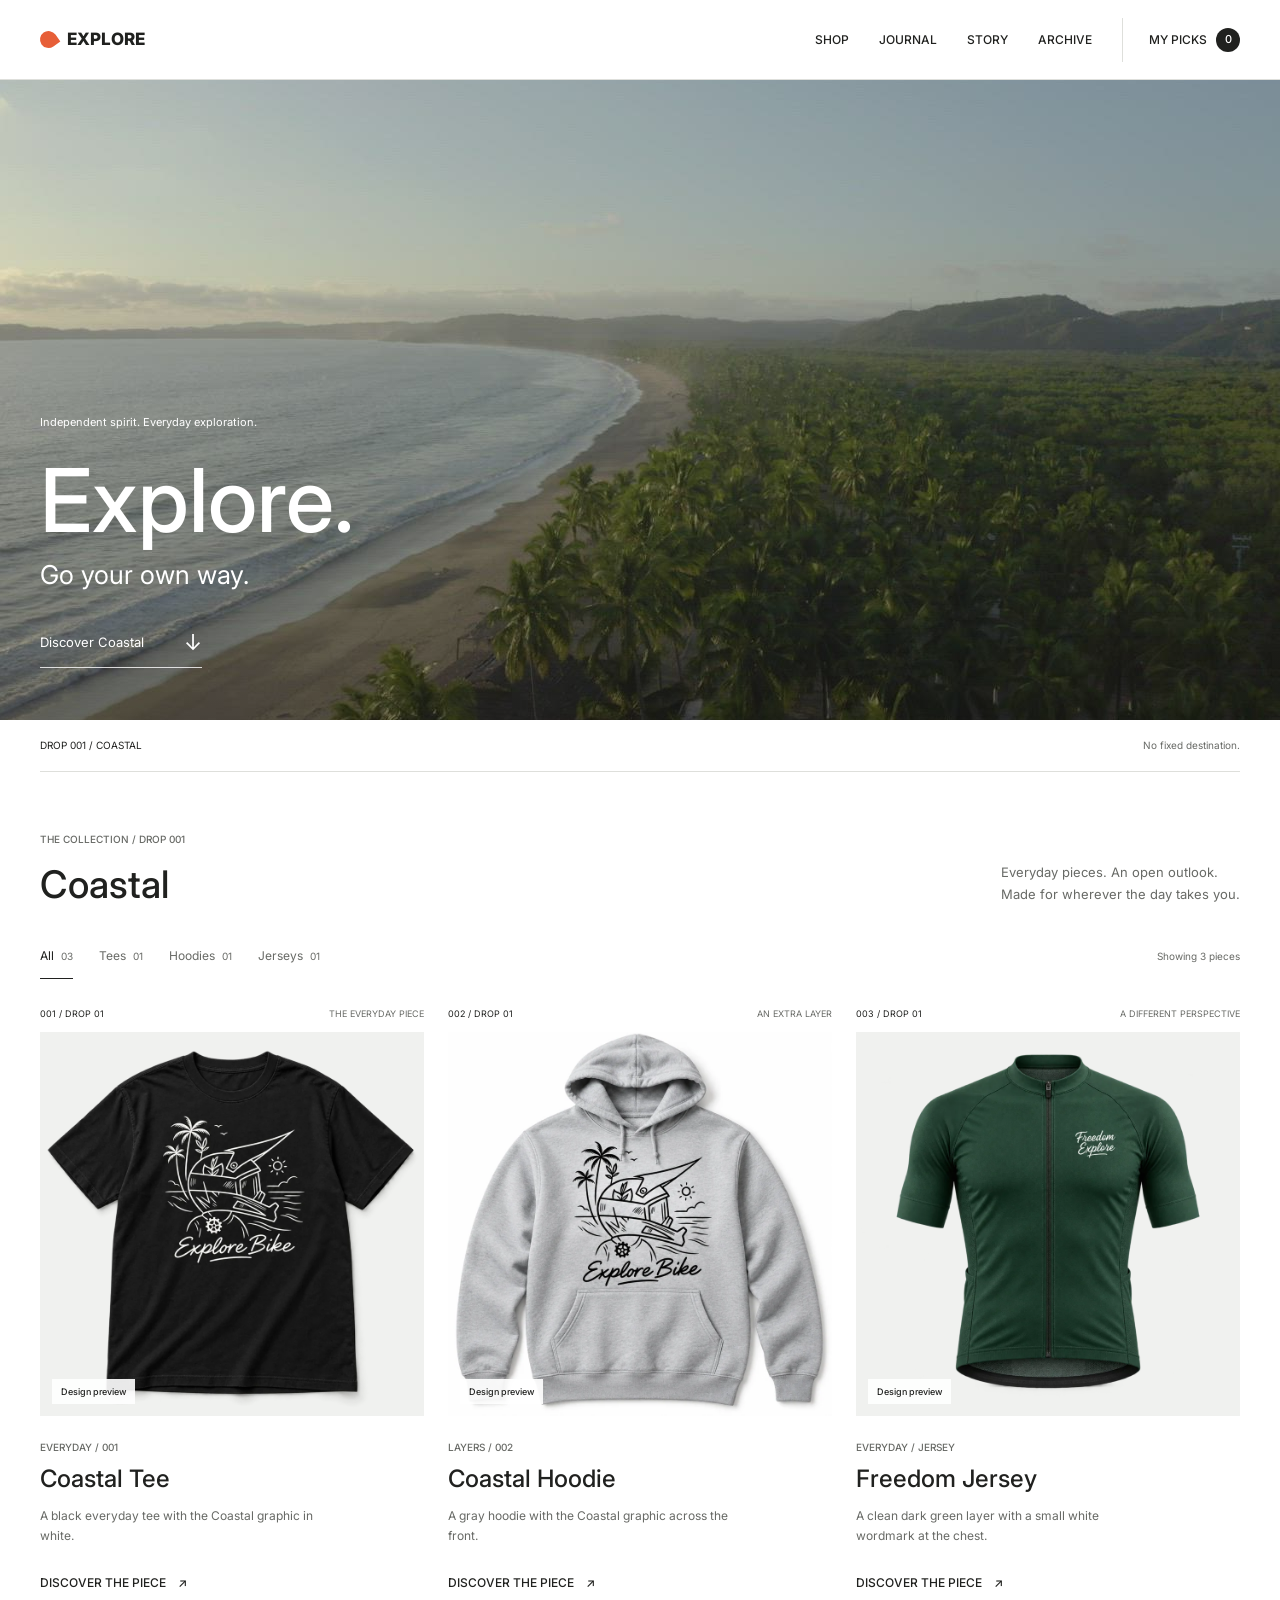
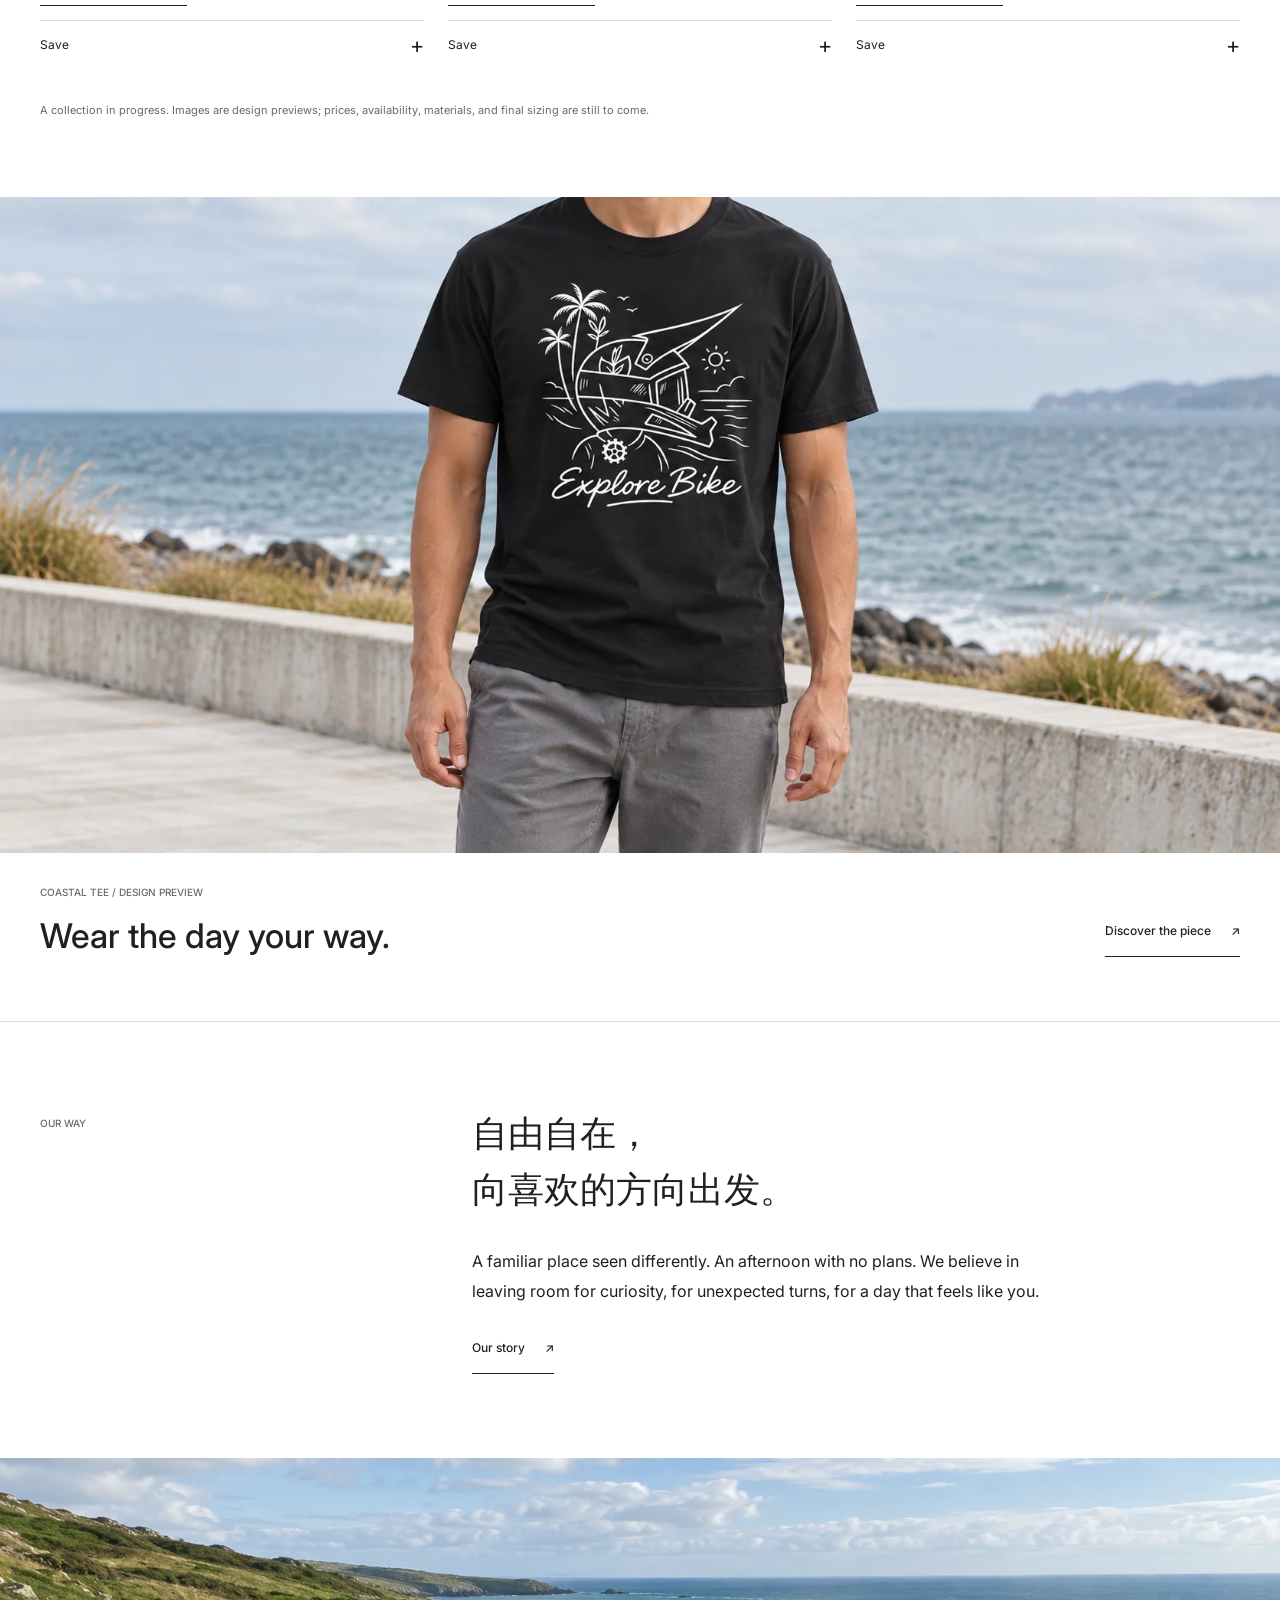
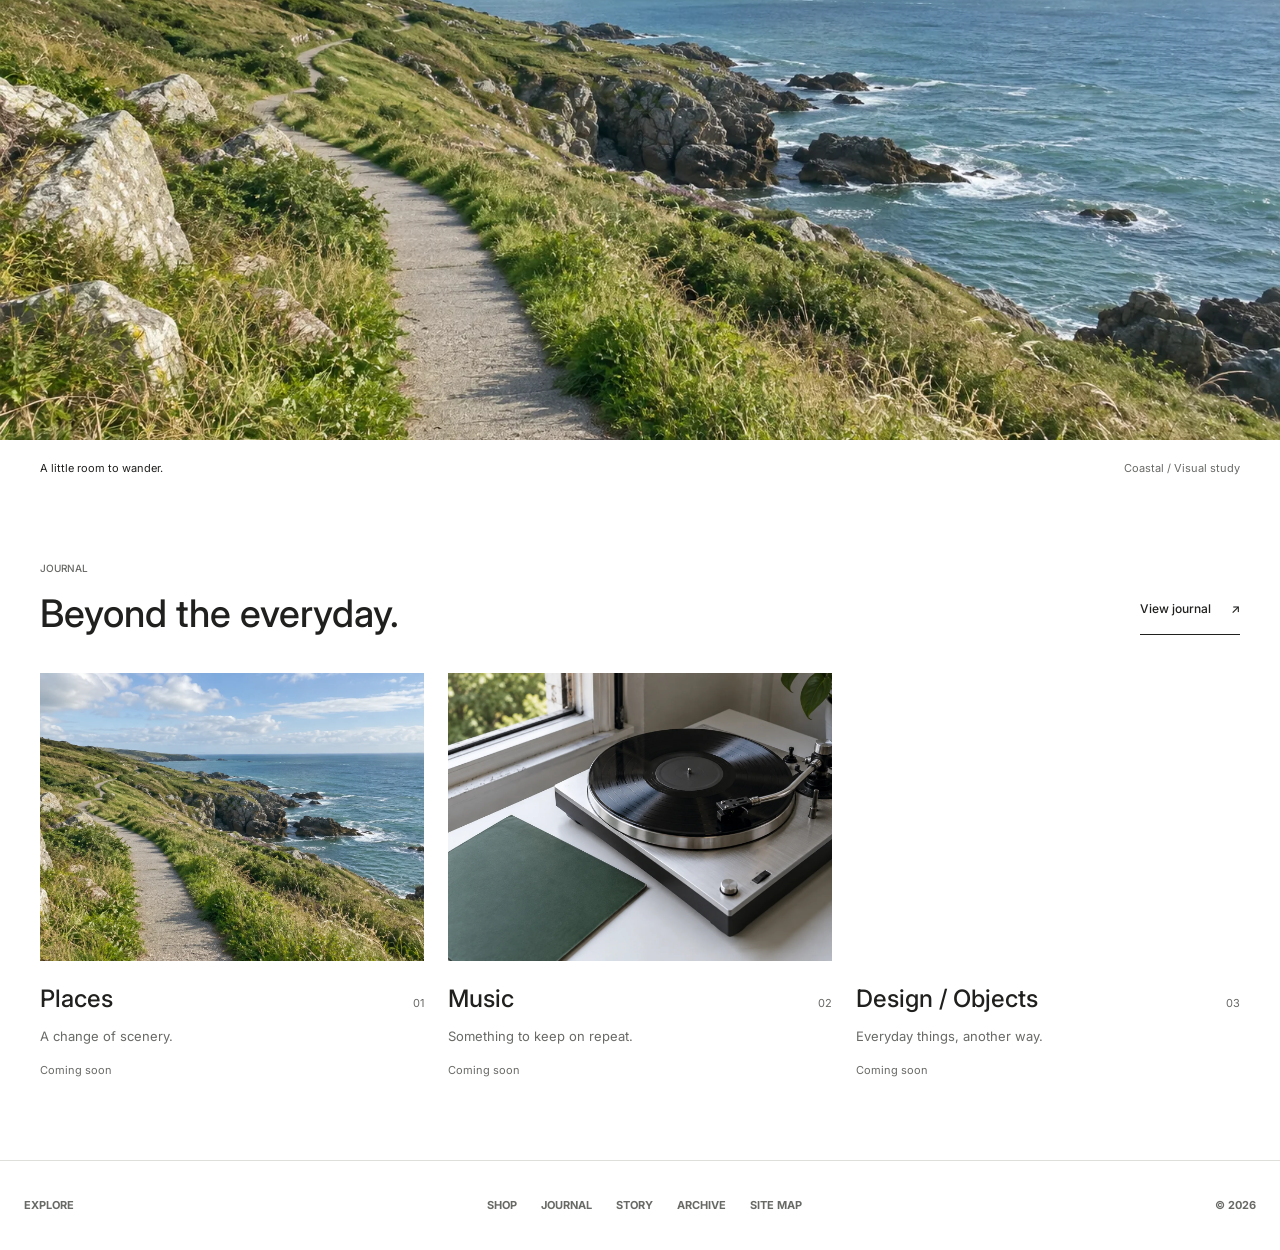
==== commit d498dee8: "Refresh Explore with image-led coastal design and original campaign imagery" ====
--- a/index.html
+++ b/index.html
@@ -9,8 +9,9 @@
   <link rel="icon" type="image/svg+xml" href="assets/favicon.svg">
   <link rel="preload" as="image" href="assets/coastal-hero-poster.jpg" fetchpriority="high">
   <link rel="stylesheet" href="style.css">
+  <link rel="stylesheet" href="campaign.css">
 </head>
-<body class="home-page">
+<body class="campaign-page">
   <a class="skip-link" href="#main-content">Skip to content</a>
   <header class="site-header">
     <a class="brand" href="index.html" data-brand-label="{brand} home" aria-label="Explore home">
@@ -30,33 +31,27 @@
   </header>
 
   <main id="main-content" tabindex="-1">
-    <section class="world-hero home-shell" aria-labelledby="lead-title">
-      <p class="eyebrow world-kicker">Independent spirit / Everyday exploration</p>
-      <div class="hero-masthead">
-        <h1 id="lead-title"><span data-brand-name>Explore</span><em>.</em></h1>
-        <div class="hero-world-copy">
-          <p class="world-tagline">Go your own way.</p>
-          <p>Made for ordinary days, unexpected places,<br class="desktop-break"> and wherever you decide to go next.</p>
+    <section class="campaign-hero" aria-labelledby="lead-title">
+      <video class="hero-video" muted loop playsinline preload="none" poster="assets/coastal-hero-poster.jpg" aria-hidden="true">
+        <source src="assets/coastal-hero.mp4" type="video/mp4">
+      </video>
+      <div class="campaign-hero-content campaign-shell">
+        <p class="campaign-kicker">Independent spirit. Everyday exploration.</p>
+        <h1 id="lead-title"><span data-brand-name>Explore</span>.</h1>
+        <p class="campaign-tagline">Go your own way.</p>
+        <a class="hero-collection-link" href="#collection">Discover Coastal <span aria-hidden="true">&#8595;</span></a>
+      </div>
+      <button class="hero-motion-toggle" type="button" aria-label="Pause background video" title="Pause background video" hidden><span aria-hidden="true">&#x23F8;</span></button>
+    </section>
+    <div class="campaign-caption campaign-shell"><span>DROP 001 / COASTAL</span><span>No fixed destination.</span></div>
+
+    <section id="collection" class="catalog-section campaign-shell" aria-labelledby="collection-title">
+      <div class="collection-heading" data-reveal>
+        <div>
+          <p class="eyebrow">THE COLLECTION / DROP 001</p>
+          <h2 id="collection-title">Coastal</h2>
         </div>
-      </div>
-      <div class="hero-window">
-        <video class="hero-video" muted loop playsinline preload="none" poster="assets/coastal-hero-poster.jpg" aria-hidden="true">
-          <source src="assets/coastal-hero.mp4" type="video/mp4">
-        </video>
-        <span class="hero-film-label" aria-hidden="true">A COASTAL STATE OF MIND</span>
-        <a class="drop-link" href="#collection">Explore Drop 001 <span aria-hidden="true">&#8599;</span></a>
-        <button class="hero-motion-toggle" type="button" aria-label="Pause background video" title="Pause background video" hidden><span aria-hidden="true">&#x23F8;</span></button>
-      </div>
-      <div class="hero-caption"><span>DROP 001 / COASTAL</span><span>No fixed destination.</span></div>
-    </section>
-
-    <section id="collection" class="catalog-section lookbook-section home-shell" aria-labelledby="collection-title">
-      <div class="drop-heading">
-        <div>
-          <p class="eyebrow">01 / DROP 001</p>
-          <h2 id="collection-title">Coastal<span class="accent-period">.</span></h2>
-        </div>
-        <p>A slower pace. A different perspective.<br>Three pieces for the everyday, wherever it takes you.</p>
+        <p>Everyday pieces. An open outlook.<br>Made for wherever the day takes you.</p>
       </div>
 
       <div class="category-toolbar" hidden>
@@ -69,8 +64,8 @@
         <p class="category-status" data-category-status role="status" aria-live="polite">Showing 3 pieces</p>
       </div>
 
-      <div class="product-grid lookbook-grid">
-        <article class="product-card lookbook-piece lookbook-piece--lead" id="coastal-tee" data-product-id="coastal-tee" data-category="tees">
+      <div class="product-grid store-grid">
+        <article class="product-card" id="coastal-tee" data-product-id="coastal-tee" data-category="tees" data-reveal>
           <div class="piece-heading"><span>001 / DROP 01</span><span>THE EVERYDAY PIECE</span></div>
           <div class="product-media media-tee">
             <a href="coastal-tee.html" aria-label="View Coastal Tee details"><img src="assets/coastal-tee-concept.webp" alt="Concept preview of a black graphic tee with white coastal artwork" width="900" height="900" loading="lazy" decoding="async"></a>
@@ -98,12 +93,7 @@
           </div>
         </article>
 
-        <article class="product-card lookbook-piece lookbook-piece--layer" id="coastal-hoodie" data-product-id="coastal-hoodie" data-category="hoodies">
-          <aside class="field-note" aria-label="A note on Coastal">
-            <p class="eyebrow">A note on everyday life</p>
-            <p class="field-note-title">Less planned.<br><em>More possible.</em></p>
-            <p>A familiar layer. An unfamiliar street. Sometimes all you need is a little room to wander.</p>
-          </aside>
+        <article class="product-card" id="coastal-hoodie" data-product-id="coastal-hoodie" data-category="hoodies" data-reveal>
           <div class="piece-heading"><span>002 / DROP 01</span><span>AN EXTRA LAYER</span></div>
           <div class="product-media media-hoodie">
             <a href="coastal-hoodie.html" aria-label="View Coastal Hoodie details"><img src="assets/coastal-hoodie-concept.webp" alt="Concept preview of a gray hoodie with black coastal artwork" width="900" height="900" loading="lazy" decoding="async"></a>
@@ -131,7 +121,7 @@
           </div>
         </article>
 
-        <article class="product-card lookbook-piece lookbook-piece--last" id="freedom-jersey" data-product-id="freedom-jersey" data-category="jerseys">
+        <article class="product-card" id="freedom-jersey" data-product-id="freedom-jersey" data-category="jerseys" data-reveal>
           <div class="piece-heading"><span>003 / DROP 01</span><span>A DIFFERENT PERSPECTIVE</span></div>
           <div class="product-media media-jersey">
             <a href="freedom-jersey.html" aria-label="View Freedom Jersey details"><img src="assets/freedom-jersey-concept.webp" alt="Concept preview of a dark green jersey with a white chest wordmark" width="900" height="900" loading="lazy" decoding="async"></a>
@@ -162,37 +152,54 @@
       <p class="catalog-note">A collection in progress. Images are design previews; prices, availability, materials, and final sizing are still to come.</p>
     </section>
 
-    <section id="about" class="our-way" aria-labelledby="about-title">
-      <div class="home-shell statement-inner">
-        <p class="eyebrow">02 / OUR WAY</p>
-        <div class="statement-copy">
+    <section class="wear-section" aria-labelledby="wear-title">
+      <figure class="wear-feature">
+        <img src="assets/coastal-tee-campaign.webp" alt="Design preview of the black Coastal Tee worn with gray trousers beside the sea" width="1672" height="941" loading="lazy" decoding="async">
+        <figcaption class="wear-caption campaign-shell" data-reveal>
+          <div><p class="eyebrow">COASTAL TEE / DESIGN PREVIEW</p><h2 id="wear-title">Wear the day your way.</h2></div>
+          <a class="text-link" href="coastal-tee.html">Discover the piece <span aria-hidden="true">&#8599;</span></a>
+        </figcaption>
+      </figure>
+    </section>
+
+    <section id="about" class="brand-section" aria-labelledby="about-title">
+      <div class="brand-statement campaign-shell" data-reveal>
+        <p class="eyebrow">OUR WAY</p>
+        <div>
           <h2 id="about-title" lang="zh-CN">自由自在，<br>向喜欢的方向出发。</h2>
-          <p>We believe the best days leave a little room for the unexpected. A familiar place seen differently. A new song. An afternoon with no plans. We make space for curiosity, personal rhythms, and the things that feel like you. Wherever you find yourself, make it your own.</p>
+          <p>A familiar place seen differently. An afternoon with no plans. We believe in leaving room for curiosity, for unexpected turns, for a day that feels like you.</p>
+          <a class="text-link" href="story.html">Our story <span aria-hidden="true">&#8599;</span></a>
         </div>
-        <p class="statement-signoff">GO YOUR <em>OWN WAY.</em><span aria-hidden="true">&#8599;</span></p>
-      </div>
-    </section>
-
-    <section id="journal" class="journal-section home-shell" aria-labelledby="journal-title">
-      <div class="journal-heading">
-        <div><p class="eyebrow">03 / JOURNAL</p><h2 id="journal-title">Outside the collection.</h2></div>
-        <p>A few things that catch our attention.<br>Stories to come.</p>
-      </div>
-      <div class="journal-grid">
-        <article class="journal-teaser journal-teaser--places">
-          <div class="journal-art journal-art--places" aria-hidden="true"><span>01</span></div>
-          <div class="journal-meta"><h3>Places</h3><span>Coming soon</span></div>
+      </div>
+      <figure class="brand-landscape">
+        <img src="assets/coastal-path-editorial.webp" alt="An open coastal path winding through grass above the sea" width="1672" height="941" loading="lazy" decoding="async">
+        <figcaption class="campaign-shell"><span>A little room to wander.</span><span>Coastal / Visual study</span></figcaption>
+      </figure>
+    </section>
+
+    <section id="journal" class="stories-section campaign-shell" aria-labelledby="journal-title">
+      <div class="collection-heading" data-reveal>
+        <div><p class="eyebrow">JOURNAL</p><h2 id="journal-title">Beyond the everyday.</h2></div>
+        <a class="text-link" href="journal.html">View journal <span aria-hidden="true">&#8599;</span></a>
+      </div>
+      <div class="story-topics">
+        <article class="story-topic" data-reveal>
+          <img class="topic-image" src="assets/coastal-path-editorial.webp" alt="Coastal path winding above the open sea" width="1672" height="941" loading="lazy" decoding="async">
+          <div class="topic-heading"><h3>Places</h3><span class="topic-number">01</span></div>
           <p>A change of scenery.</p>
-        </article>
-        <article class="journal-teaser journal-teaser--music">
-          <div class="journal-art journal-art--music" aria-hidden="true"><span>02</span><div class="journal-record"></div></div>
-          <div class="journal-meta"><h3>Music</h3><span>Coming soon</span></div>
+          <span class="topic-status">Coming soon</span>
+        </article>
+        <article class="story-topic" data-reveal>
+          <img class="topic-image" src="assets/journal-music.webp" alt="A vinyl record playing on a silver turntable by an open window" width="1448" height="1086" loading="lazy" decoding="async">
+          <div class="topic-heading"><h3>Music</h3><span class="topic-number">02</span></div>
           <p>Something to keep on repeat.</p>
-        </article>
-        <article class="journal-teaser journal-teaser--objects">
-          <div class="journal-art journal-art--objects" aria-hidden="true"><span>03</span><div class="journal-object"></div></div>
-          <div class="journal-meta"><h3>Design / Objects</h3><span>Coming soon</span></div>
+          <span class="topic-status">Coming soon</span>
+        </article>
+        <article class="story-topic" data-reveal>
+          <img class="topic-image" src="assets/journal-objects.webp" alt="A silver camera, orange notebook and small pebble on a window ledge" width="1448" height="1086" loading="lazy" decoding="async">
+          <div class="topic-heading"><h3>Design / Objects</h3><span class="topic-number">03</span></div>
           <p>Everyday things, another way.</p>
+          <span class="topic-status">Coming soon</span>
         </article>
       </div>
     </section>
@@ -211,7 +218,7 @@
     </div>
     <p>&copy; 2026</p>
   </footer>
-  <script src="script.js?v=89db124c23"></script>
+  <script src="script.js"></script>
   <script src="shop.js"></script>
 </body>
 </html>
--- a/style.css
+++ b/style.css
@@ -1,12 +1,12 @@
 @import url('https://fonts.googleapis.com/css2?family=Inter:wght@400;500;600;700;800&display=swap');
 
 :root {
-  --paper: #f4f2eb;
+  --paper: #ffffff;
   --white: #ffffff;
-  --ink: #202c27;
-  --muted: #686e64;
-  --line: #d9dbd1;
-  --green: #285442;
+  --ink: #20211f;
+  --muted: #686a66;
+  --line: #dedfdb;
+  --green: #234d40;
   --orange: #e75f38;
   --max: 1240px;
 }
@@ -211,6 +211,9 @@
 .measurement-list dt { font-weight: 800; }
 .measurement-list dd { margin: 0; color: var(--muted); text-align: right; }
 .detail-back { margin-top: 64px; }
+.detail-lifestyle { margin: 64px 0 0; }
+.detail-lifestyle img { width: 100%; height: auto; }
+.detail-lifestyle figcaption { margin-top: 14px; color: var(--muted); font-size: 11px; line-height: 1.7; }
 
 .page-hero { max-width: var(--max); margin: 0 auto; padding: 90px 24px 64px; border-bottom: 1px solid var(--line); }
 .page-hero h1 { margin-bottom: 22px; font-size: clamp(48px, 6vw, 82px); }
@@ -298,10 +301,10 @@
 }
 
 /* Shared editorial visual system */
-.site-header { min-height: 80px; background: rgba(244, 242, 235, .96); }
-.brand { letter-spacing: -.5px; font-size: 17px; }
+.site-header { min-height: 80px; background: rgba(255, 255, 255, .98); }
+.brand { letter-spacing: 0; font-size: 17px; }
 .brand-mark { width: 17px; height: 17px; border-radius: 50% 50% 0 50%; transform: rotate(-35deg); }
-.site-nav { font-size: 11px; letter-spacing: .07em; }
+.site-nav { font-size: 12px; letter-spacing: 0; font-weight: 500; }
 .nav-draft { border-left: 1px solid var(--line); padding-left: 26px; }
 .eyebrow { letter-spacing: .13em; font-size: 10px; }
 .hero-video { position: absolute; inset: 0; z-index: 0; width: 100%; height: 100%; object-fit: cover; object-position: center 52%; background: #25473e url('assets/coastal-hero-poster.jpg') center / cover no-repeat; }
@@ -351,219 +354,7 @@
   .site-footer { flex-wrap: wrap; gap: 20px; }
 }
 
-/* Homepage / 01 — Editorial frame and accessible navigation.
-   Scoped to the homepage so product, draft, and site-map pages stay unchanged. */
-.home-page { --home-max: 1320px; --home-gutter: clamp(20px, 4.167vw, 60px); }
-.home-page .home-shell { width: calc(100% - 2 * var(--home-gutter)); max-width: var(--home-max); margin-inline: auto; padding-inline: 0; }
-.home-page .site-header { padding-inline: max(var(--home-gutter), calc((100vw - var(--home-max)) / 2)); }
 .skip-link { position: fixed; top: 12px; left: 20px; z-index: 110; padding: 12px 20px; background: var(--ink); color: var(--paper); transform: translateY(-180%); }
 .skip-link:focus { transform: translateY(0); }
 #main-content:focus { outline: none; }
-.home-page .eyebrow { font-size: 10px; font-weight: 500; letter-spacing: .13em; }
 .site-nav a { min-height: 44px; display: inline-flex; align-items: center; }
-.home-page .product-card { animation: none; }
-.home-page .product-media img { transition: none; }
-.home-page .product-media a:hover img, .home-page .product-media a:focus-visible img { transform: none; }
-.home-page .product-media a:focus-visible { outline-offset: -4px; }
-
-/* Homepage / 02 — Brand masthead and coastal film. */
-.home-page .world-hero { padding-block: 44px 0; }
-.home-page .world-kicker { margin-bottom: 26px; color: var(--ink); }
-.home-page .hero-masthead { display: grid; grid-template-columns: 1.45fr 1fr; align-items: end; gap: 5%; margin-bottom: 40px; }
-.home-page .hero-masthead h1 { margin: 0; font-size: clamp(68px, 7.15vw, 112px); font-weight: 600; letter-spacing: -.065em; line-height: .95; white-space: nowrap; }
-.home-page .hero-masthead h1 em { font-family: Georgia, 'Times New Roman', serif; font-weight: 400; color: var(--green); letter-spacing: -.06em; }
-.home-page .hero-world-copy { padding-bottom: 2px; }
-.home-page .world-tagline { margin-bottom: 10px; font-family: Georgia, 'Times New Roman', serif; font-size: clamp(24px, 2.1vw, 32px); letter-spacing: -.025em; }
-.home-page .hero-world-copy > p:last-child { margin: 0; font-size: 13px; line-height: 1.8; color: var(--muted); }
-.home-page .hero-window { position: relative; isolation: isolate; aspect-ratio: 2.55; min-height: 360px; background: var(--green); }
-.home-page .hero-window::after { content: ''; position: absolute; inset: 0; pointer-events: none; background: linear-gradient(180deg, rgba(10,24,18,.4), transparent 35%, transparent 70%, rgba(10,24,18,.38)); }
-.home-page .hero-video { object-position: center 52%; }
-.home-page .hero-film-label { position: absolute; top: 26px; left: 28px; z-index: 1; color: #fff; font-size: 9px; letter-spacing: .18em; }
-.home-page .drop-link { position: absolute; bottom: 28px; left: 28px; z-index: 1; display: inline-flex; min-height: 52px; align-items: center; gap: 46px; padding: 0 20px; background: var(--orange); color: #101b15; font-size: 12px; font-weight: 600; }
-.home-page .drop-link span { font-size: 24px; font-weight: 400; }
-.home-page .drop-link:hover { background: var(--paper); }
-.home-page .hero-motion-toggle { width: 44px; height: 44px; right: 28px; bottom: 28px; background: rgba(15,32,25,.75); }
-.home-page .hero-caption { display: flex; justify-content: space-between; gap: 20px; padding-block: 19px; border-bottom: 1px solid var(--line); font-size: 10px; letter-spacing: .09em; }
-.home-page .hero-caption span:last-child { font-family: Georgia, 'Times New Roman', serif; font-size: 16px; font-style: italic; letter-spacing: 0; }
-
-/* Homepage / 03 — Asymmetric Drop 001 lookbook and category states. */
-.home-page .lookbook-section { padding-block: 96px 104px; }
-.home-page .drop-heading { display: flex; justify-content: space-between; align-items: end; gap: 48px; margin-bottom: 30px; }
-.home-page .drop-heading .eyebrow { margin-bottom: 20px; }
-.home-page .drop-heading h2 { font-family: Georgia, 'Times New Roman', serif; font-weight: 400; font-size: clamp(64px, 6.4vw, 96px); letter-spacing: -.055em; margin: 0; line-height: 1; }
-.home-page .accent-period { color: var(--orange); }
-.home-page .drop-heading > p { margin: 0 0 4px; max-width: 300px; font-size: 13px; line-height: 1.9; color: var(--muted); }
-.home-page .category-toolbar { padding: 0 0 35px; }
-.home-page .category-filters { gap: 22px; }
-.home-page .category-filter { padding: 0; min-height: 44px; border: 0; border-bottom: 1px solid transparent; border-radius: 0; font-size: 11px; background: transparent; }
-.home-page .category-filter[aria-pressed="true"] { background: transparent; color: var(--ink); border-bottom-color: var(--ink); }
-.home-page .category-filter[aria-pressed="true"] [data-category-count] { color: var(--muted); }
-.home-page .category-status { font-size: 10px; font-weight: 400; }
-.home-page .lookbook-grid { display: grid; grid-template-columns: repeat(12, minmax(0, 1fr)); align-items: start; column-gap: 28px; row-gap: 108px; }
-.home-page .lookbook-piece { min-width: 0; overflow: visible; display: block; grid-row: auto; background: transparent; }
-.home-page .lookbook-piece[hidden] { display: none; }
-.home-page .lookbook-piece--lead { grid-column: 1 / 8; }
-.home-page .lookbook-piece--layer { grid-column: 9 / -1; margin-top: 72px; }
-.home-page .piece-heading { display: flex; justify-content: space-between; gap: 12px; margin-bottom: 14px; font-size: 9px; letter-spacing: .08em; }
-.home-page .piece-heading span:last-child { color: var(--muted); }
-.home-page .lookbook-piece .product-media { border: 0; border-radius: 0; aspect-ratio: 1; }
-.home-page .lookbook-piece .product-media img { width: 100%; height: 100%; object-fit: contain; }
-.home-page .lookbook-piece .preview-label { top: auto; left: 12px; bottom: 12px; font-size: 9px; }
-.home-page .lookbook-piece .product-info { display: block; padding: 24px 0 0; }
-.home-page .lookbook-piece .product-type { font-size: 9px; font-weight: 500; margin-bottom: 10px; }
-.home-page .lookbook-piece h3 { font-size: clamp(24px, 2.3vw, 34px); letter-spacing: -.045em; font-weight: 500; margin-bottom: 12px; }
-.home-page .lookbook-piece .product-info > p:not(.product-type) { max-width: 360px; min-height: 0; margin-bottom: 14px; font-size: 12px; line-height: 1.8; }
-.home-page .lookbook-piece .product-detail-link { min-height: 44px; margin: 0 0 10px; font-size: 10px; letter-spacing: .03em; text-transform: none; }
-.home-page .field-note { margin-bottom: 48px; }
-.home-page .field-note .eyebrow { margin-bottom: 22px; }
-.home-page .field-note-title { font-size: clamp(32px, 3.25vw, 48px); line-height: 1.08; letter-spacing: -.05em; font-weight: 500; margin-bottom: 20px; }
-.home-page .field-note-title em { font-family: Georgia, 'Times New Roman', serif; font-weight: 400; color: var(--green); }
-.home-page .field-note > p:last-child { max-width: 280px; margin: 0; font-size: 12px; line-height: 1.9; color: var(--muted); }
-.home-page .lookbook-grid .lookbook-piece--last { grid-column: 3 / -1; display: grid; grid-template-columns: .85fr 1.4fr; column-gap: 56px; align-items: center; }
-.home-page .lookbook-grid .lookbook-piece--last .piece-heading { grid-column: 1 / -1; }
-.home-page .lookbook-grid .lookbook-piece--last .product-media { grid-column: 2; grid-row: 2; }
-.home-page .lookbook-grid .lookbook-piece--last .product-info { grid-column: 1; grid-row: 2; padding: 0; }
-.home-page .lookbook-grid .lookbook-piece--last h3 { max-width: 220px; font-family: Georgia, 'Times New Roman', serif; font-size: clamp(38px, 4vw, 58px); font-weight: 400; }
-.home-page .lookbook-grid.is-filtered { grid-template-columns: minmax(0, 780px); row-gap: 48px; }
-.home-page .lookbook-grid.is-filtered .lookbook-piece { grid-column: 1; grid-row: auto; margin: 0; display: block; }
-.home-page .lookbook-grid.is-filtered .lookbook-piece[hidden] { display: none; }
-.home-page .lookbook-grid.is-filtered .field-note { display: none; }
-.home-page .lookbook-grid.is-filtered .product-info { padding-top: 24px; }
-.home-page .catalog-note { max-width: 640px; margin-top: 56px; font-size: 11px; line-height: 1.8; }
-
-/* Homepage / 04 — Quiet, progressively disclosed save controls. */
-.home-page .piece-save { max-width: 400px; border-top: 1px solid var(--line); }
-.home-page .piece-save summary { display: flex; align-items: center; justify-content: space-between; gap: 20px; min-height: 48px; list-style: none; cursor: pointer; font-size: 11px; }
-.home-page .piece-save summary::-webkit-details-marker { display: none; }
-.home-page .save-symbol { font-size: 20px; font-weight: 400; line-height: 1; }
-.home-page .piece-save[open] .save-symbol { transform: rotate(45deg); }
-.home-page .piece-save .add-form { padding-top: 8px; border: 0; }
-.home-page .piece-save .product-controls { grid-template-columns: minmax(0, 1fr) auto; }
-.home-page .piece-save select, .home-page .piece-save .action-button { min-height: 44px; }
-.home-page .save-note { margin: 12px 0 16px; color: var(--muted); font-size: 10px; line-height: 1.6; }
-
-/* Homepage / 05 — Our Way brand statement. */
-.home-page .our-way { background: var(--green); color: var(--paper); }
-.home-page .statement-inner { padding-block: 70px 58px; }
-.home-page .our-way .eyebrow { color: var(--paper); margin-bottom: 48px; }
-.home-page .statement-copy { display: grid; grid-template-columns: 1.35fr 1fr; gap: 9%; align-items: end; }
-.home-page .statement-copy h2 { margin: 0; font-family: 'Songti SC', 'Noto Serif CJK SC', serif; font-weight: 400; font-size: clamp(30px, 3vw, 44px); line-height: 1.7; letter-spacing: .015em; }
-.home-page .statement-copy > p { max-width: 410px; margin: 0 0 8px; font-size: 13px; line-height: 1.9; color: #e1e6da; }
-.home-page .statement-signoff { display: flex; align-items: center; gap: .22em; margin: 60px 0 0; padding-top: 28px; border-top: 1px solid rgba(244,242,235,.3); font-size: clamp(38px, 6.2vw, 92px); font-weight: 500; line-height: 1.1; letter-spacing: -.05em; }
-.home-page .statement-signoff em { font-family: Georgia, 'Times New Roman', serif; font-weight: 400; }
-.home-page .statement-signoff > span { margin-left: auto; color: var(--orange); font-size: 1.1em; }
-
-/* Homepage / 06 — Journal teasers; static until stories exist. */
-.home-page .journal-section { padding-block: 96px 104px; }
-.home-page .journal-heading { display: flex; justify-content: space-between; align-items: end; gap: 36px; margin-bottom: 36px; }
-.home-page .journal-heading h2 { margin: 0; font-family: Georgia, 'Times New Roman', serif; font-size: clamp(32px, 3.3vw, 48px); font-weight: 400; letter-spacing: -.045em; }
-.home-page .journal-heading > p { margin: 0; font-size: 12px; color: var(--muted); line-height: 1.8; }
-.home-page .journal-grid { display: grid; grid-template-columns: repeat(3, minmax(0, 1fr)); gap: 28px; }
-.home-page .journal-art { position: relative; isolation: isolate; overflow: hidden; aspect-ratio: 1.6; }
-.home-page .journal-art > span { position: absolute; left: 16px; top: 14px; z-index: 1; font-size: 10px; color: var(--paper); }
-.home-page .journal-art--places { background: var(--green) url('assets/coastal-hero-poster.jpg') center 55% / cover; }
-.home-page .journal-art--places > span { padding: 3px 6px; background: rgba(16,27,21,.7); }
-.home-page .journal-art--music { display: grid; place-items: center; background: #deded3; }
-.home-page .journal-art--music > span, .home-page .journal-art--objects > span { color: var(--ink); }
-.home-page .journal-record { width: 48%; aspect-ratio: 1; border-radius: 50%; background: repeating-radial-gradient(circle, #202c27 0 2px, #354038 3px 4px); display: grid; place-items: center; transform: translate(24%, 13%); }
-.home-page .journal-record::after { content: ''; width: 22%; aspect-ratio: 1; border-radius: 50%; background: var(--orange); border: 5px solid var(--ink); }
-.home-page .journal-art--objects { display: grid; place-items: center; background: #e9b296; }
-.home-page .journal-object { width: 43%; aspect-ratio: 1; border: 22px solid var(--paper); border-radius: 50% 50% 0 0; transform: rotate(-20deg) translate(5%, 9%); box-shadow: 18px 16px 0 rgba(32,44,39,.16); }
-.home-page .journal-meta { display: flex; justify-content: space-between; align-items: baseline; gap: 12px; margin-top: 22px; }
-.home-page .journal-meta h3 { font-size: 19px; font-weight: 500; letter-spacing: -.035em; margin: 0; }
-.home-page .journal-meta > span { color: var(--muted); font-size: 10px; white-space: nowrap; }
-.home-page .journal-teaser > p { color: var(--muted); font-size: 11px; margin: 10px 0 0; }
-.home-page .site-footer { max-width: none; margin-inline: var(--home-gutter); padding-inline: 0; border-top: 1px solid var(--line); }
-
-/* Homepage / 07 — Tablet and mobile are separate editorial compositions. */
-@media (max-width: 1023px) {
-  .home-page .hero-masthead { grid-template-columns: 1fr; gap: 28px; }
-  .home-page .hero-masthead h1 { font-size: 86px; }
-  .home-page .hero-world-copy { display: flex; align-items: center; justify-content: space-between; gap: 28px; }
-  .home-page .world-tagline { margin: 0; }
-  .home-page .hero-window { aspect-ratio: 1.9; min-height: 320px; }
-  .home-page .lookbook-grid { grid-template-columns: repeat(12, minmax(0, 1fr)); column-gap: 22px; row-gap: 80px; }
-  .home-page .lookbook-piece--lead { grid-column: 1 / 8; }
-  .home-page .lookbook-piece--layer { grid-column: 9 / -1; margin-top: 40px; }
-  .home-page .lookbook-grid .lookbook-piece--last { grid-column: 2 / -1; column-gap: 28px; }
-  .home-page .piece-heading { font-size: 8px; }
-  .home-page .piece-heading span:last-child { display: none; }
-  .home-page .field-note-title { font-size: 30px; }
-  .home-page .field-note { margin-bottom: 34px; }
-  .home-page .field-note .eyebrow { font-size: 9px; line-height: 1.8; }
-  .home-page .piece-save .product-controls { grid-template-columns: 1fr; }
-  .home-page .statement-copy { grid-template-columns: 1.2fr 1fr; gap: 5%; }
-  .home-page .statement-copy h2 { font-size: 29px; }
-  .home-page .journal-grid { gap: 20px; }
-  .home-page .journal-meta { display: block; }
-  .home-page .journal-meta > span { display: inline-block; margin-top: 12px; }
-}
-@media (max-width: 600px) {
-  .home-page .site-header { padding-inline: 20px; }
-  .home-page .site-nav a { display: flex; }
-  .home-page .world-hero { padding-top: 30px; }
-  .home-page .world-kicker { font-size: 8px; letter-spacing: .09em; margin-bottom: 25px; }
-  .home-page .hero-masthead { gap: 25px; margin-bottom: 26px; }
-  .home-page .hero-masthead h1 { font-size: clamp(54px, 14.4vw, 82px); }
-  .home-page .hero-world-copy { display: block; }
-  .home-page .world-tagline { margin-bottom: 10px; font-size: 28px; }
-  .home-page .hero-world-copy > p:last-child { max-width: 320px; font-size: 12px; }
-  .home-page .desktop-break { display: none; }
-  .home-page .hero-window { min-height: 0; aspect-ratio: 1.05; }
-  .home-page .hero-video { object-position: 60% center; }
-  .home-page .hero-film-label { top: 18px; left: 18px; font-size: 8px; }
-  .home-page .drop-link { left: 18px; bottom: 18px; min-height: 48px; gap: 25px; padding-inline: 14px; font-size: 11px; }
-  .home-page .hero-motion-toggle { bottom: 20px; right: 18px; }
-  .home-page .hero-caption { align-items: center; padding-block: 17px; font-size: 8px; gap: 12px; letter-spacing: .04em; }
-  .home-page .hero-caption span:last-child { font-size: 13px; }
-  .home-page .lookbook-section { padding-block: 62px 64px; }
-  .home-page .drop-heading { display: block; margin-bottom: 24px; }
-  .home-page .drop-heading h2 { font-size: 68px; }
-  .home-page .drop-heading > p { margin-top: 20px; font-size: 12px; }
-  .home-page .category-toolbar { padding-bottom: 28px; }
-  .home-page .category-filters { gap: 20px; margin: 0; padding: 0; }
-  .home-page .category-status { margin-top: 12px; font-size: 10px; }
-  .home-page .lookbook-grid { grid-template-columns: minmax(0, 1fr); gap: 60px; }
-  .home-page .lookbook-piece--lead, .home-page .lookbook-piece--layer, .home-page .lookbook-grid .lookbook-piece--last { grid-column: 1; margin: 0; display: block; }
-  .home-page .piece-heading { font-size: 8px; }
-  .home-page .piece-heading span:last-child { display: inline; }
-  .home-page .lookbook-piece .product-info { padding-top: 20px; }
-  .home-page .lookbook-piece h3 { font-size: 27px; }
-  .home-page .lookbook-piece .product-info > p:not(.product-type) { max-width: 310px; }
-  .home-page .lookbook-piece--layer .field-note { margin: 0 0 30px; padding: 28px 0 0; border-top: 1px solid var(--line); }
-  .home-page .field-note-title { font-size: 40px; }
-  .home-page .field-note > p:last-child { max-width: 280px; }
-  .home-page .lookbook-piece--layer .product-media, .home-page .lookbook-piece--layer .piece-heading, .home-page .lookbook-piece--layer .product-info { width: 89%; margin-left: auto; }
-  .home-page .lookbook-grid .lookbook-piece--last { padding-top: 24px; border-top: 1px solid var(--line); }
-  .home-page .lookbook-grid .lookbook-piece--last h3 { max-width: none; font-size: 40px; }
-  .home-page .piece-save .product-controls { grid-template-columns: minmax(0, 1fr) auto; }
-  .home-page .lookbook-grid.is-filtered .lookbook-piece > .product-media, .home-page .lookbook-grid.is-filtered .lookbook-piece > .product-info, .home-page .lookbook-grid.is-filtered .piece-heading { width: 100%; margin-left: 0; }
-  .home-page .lookbook-grid.is-filtered .lookbook-piece { border: 0; padding-top: 0; }
-  .home-page .catalog-note { margin-top: 36px; font-size: 10px; }
-  .home-page .statement-inner { padding-block: 42px 36px; }
-  .home-page .our-way .eyebrow { margin-bottom: 30px; }
-  .home-page .statement-copy { grid-template-columns: 1fr; gap: 24px; }
-  .home-page .statement-copy h2 { font-size: clamp(25px, 6.4vw, 36px); }
-  .home-page .statement-copy > p { max-width: 340px; margin: 0; font-size: 12px; }
-  .home-page .statement-signoff { position: relative; display: block; margin-top: 36px; padding-top: 26px; font-size: clamp(39px, 10vw, 60px); }
-  .home-page .statement-signoff em { display: block; }
-  .home-page .statement-signoff > span { position: absolute; bottom: 0; right: 0; font-size: 1.1em; }
-  .home-page .journal-section { padding-block: 62px; }
-  .home-page .journal-heading { display: block; margin-bottom: 28px; }
-  .home-page .journal-heading h2 { max-width: 270px; font-size: 36px; }
-  .home-page .journal-heading > p { margin-top: 20px; }
-  .home-page .journal-grid { grid-template-columns: 1fr; gap: 22px; }
-  .home-page .journal-teaser { display: grid; grid-template-columns: 112px minmax(0, 1fr); column-gap: 20px; padding-bottom: 22px; border-bottom: 1px solid var(--line); }
-  .home-page .journal-art { aspect-ratio: 1; grid-row: 1 / 3; }
-  .home-page .journal-art > span { top: 8px; left: 8px; font-size: 8px; }
-  .home-page .journal-record { width: 66%; }
-  .home-page .journal-object { width: 53%; border-width: 13px; box-shadow: 10px 10px 0 rgba(32,44,39,.16); }
-  .home-page .journal-meta { margin-top: 12px; }
-  .home-page .journal-meta h3 { font-size: 19px; line-height: 1.2; }
-  .home-page .journal-meta > span { margin-top: 7px; font-size: 9px; }
-  .home-page .journal-teaser > p { margin: 8px 0 0; font-size: 10px; line-height: 1.6; }
-  .home-page .site-footer { margin-inline: 20px; font-size: 9px; gap: 18px; }
-}
-@media (prefers-reduced-motion: reduce) {
-  .home-page *, .home-page *::before, .home-page *::after { animation: none !important; transition: none !important; scroll-behavior: auto !important; }
-}
--- a/campaign.css
+++ b/campaign.css
@@ -0,0 +1,194 @@
+/* Coastal campaign and brand story share a restrained, image-led layout. */
+.campaign-page, .campaign-story { --campaign-max: 1320px; --campaign-gutter: 40px; }
+.campaign-shell { width: calc(100% - var(--campaign-gutter) * 2); max-width: var(--campaign-max); margin-inline: auto; }
+.campaign-page .site-header, .campaign-story .site-header { padding-inline: max(var(--campaign-gutter), calc((100% - var(--campaign-max)) / 2)); }
+.campaign-page .eyebrow, .campaign-story .eyebrow { color: var(--muted); font-size: 10px; font-weight: 500; letter-spacing: 0; }
+.campaign-page .text-link, .campaign-story .text-link { min-height: 44px; align-items: center; font-size: 12px; font-weight: 500; text-transform: none; }
+.campaign-page h1, .campaign-page h2, .campaign-page h3,
+.campaign-story h1, .campaign-story h2, .campaign-story h3 { letter-spacing: 0; font-weight: 500; }
+
+.campaign-hero { position: relative; isolation: isolate; display: flex; align-items: end; height: calc(100svh - 260px); min-height: 360px; max-height: 720px; color: #fff; background: #32463f; }
+.campaign-hero::after, .story-hero::after { content: ''; position: absolute; inset: 45% 0 0; z-index: 0; pointer-events: none; background: linear-gradient(transparent, rgba(0, 0, 0, .28)); }
+.campaign-hero .hero-video { object-position: center 55%; }
+.campaign-hero-content { position: relative; z-index: 1; padding-block: 52px; }
+.campaign-kicker { margin: 0 0 26px; font-size: 11px; }
+.campaign-hero h1 { margin: 0 0 14px; font-size: 88px; line-height: 1; overflow-wrap: anywhere; }
+.campaign-tagline { margin: 0 0 32px; font-size: 26px; line-height: 1.3; }
+.hero-collection-link { display: inline-flex; min-height: 44px; align-items: center; gap: 40px; padding-bottom: 6px; border-bottom: 1px solid rgba(255, 255, 255, .8); font-size: 13px; }
+.hero-collection-link span { font-size: 22px; }
+.campaign-hero .hero-motion-toggle { right: max(var(--campaign-gutter), calc((100% - var(--campaign-max)) / 2)); bottom: 52px; border-radius: 0; background: rgba(0, 0, 0, .15); }
+.campaign-hero :focus-visible { outline-color: #fff; }
+.campaign-caption { display: flex; justify-content: space-between; gap: 20px; padding-block: 18px; border-bottom: 1px solid var(--line); font-size: 10px; }
+.campaign-caption span:last-child { color: var(--muted); }
+
+.campaign-page .catalog-section { padding: 60px 0 76px; }
+.collection-heading { display: flex; align-items: end; justify-content: space-between; gap: 40px; margin-bottom: 28px; }
+.collection-heading .eyebrow { margin-bottom: 16px; }
+.collection-heading h2 { margin: 0; font-size: 38px; line-height: 1.15; }
+.collection-heading > p { margin: 0 0 2px; color: var(--muted); font-size: 13px; line-height: 1.7; }
+.campaign-page .category-toolbar { padding: 0 0 28px; }
+.campaign-page .category-filters { gap: 26px; margin: 0; padding: 0; }
+.campaign-page .category-filter { min-height: 44px; padding: 0; border: 0; border-bottom: 1px solid transparent; border-radius: 0; background: transparent; font-size: 12px; font-weight: 400; }
+.campaign-page .category-filter[aria-pressed='true'] { color: var(--ink); border-bottom-color: var(--ink); }
+.campaign-page .category-filter[aria-pressed='true'] [data-category-count] { color: var(--muted); }
+.campaign-page .category-status { font-size: 10px; font-weight: 400; }
+.campaign-page .store-grid { grid-template-columns: repeat(3, minmax(0, 1fr)); gap: 24px; align-items: start; }
+.campaign-page .store-grid .product-card { grid-column: auto; overflow: visible; }
+.campaign-page .store-grid .product-card[hidden] { display: none; }
+.campaign-page .store-grid .product-media { border: 0; border-radius: 0; aspect-ratio: 1; background: #f0f1ef; }
+.campaign-page .store-grid .product-media img { width: 100%; height: 100%; object-fit: contain; transition: transform 500ms ease; }
+.campaign-page .piece-heading { display: flex; justify-content: space-between; gap: 12px; margin-bottom: 12px; font-size: 9px; }
+.campaign-page .piece-heading span:last-child { color: var(--muted); }
+.campaign-page .preview-label { top: auto; left: 12px; bottom: 12px; background: rgba(255, 255, 255, .9); font-size: 9px; letter-spacing: 0; text-transform: none; }
+.campaign-page .product-info { padding-top: 24px; }
+.campaign-page .product-type { margin-bottom: 10px; color: var(--muted); font-size: 10px; letter-spacing: 0; }
+.campaign-page .product-info h3 { margin-bottom: 12px; font-size: 24px; line-height: 1.2; }
+.campaign-page .product-info > p:not(.product-type) { min-height: 42px; margin-bottom: 14px; font-size: 12px; line-height: 1.7; }
+.campaign-page .product-detail-link { min-height: 44px; margin-bottom: 14px; font-size: 12px; font-weight: 500; }
+.campaign-page .piece-save { border-top: 1px solid var(--line); }
+.campaign-page .piece-save summary { display: flex; align-items: center; justify-content: space-between; gap: 20px; min-height: 48px; list-style: none; cursor: pointer; font-size: 12px; }
+.campaign-page .piece-save summary::-webkit-details-marker { display: none; }
+.campaign-page .save-symbol { font-size: 22px; line-height: 1; }
+.campaign-page .piece-save[open] .save-symbol { transform: rotate(45deg); }
+.campaign-page .piece-save .add-form { padding-top: 8px; border: 0; }
+.campaign-page .piece-save .product-controls { grid-template-columns: minmax(0, 1fr) auto; }
+.campaign-page .piece-save .action-button { min-width: 78px; background: var(--ink); border-color: var(--ink); }
+.campaign-page .save-note { margin: 12px 0 16px; color: var(--muted); font-size: 10px; line-height: 1.7; }
+.campaign-page .catalog-note { max-width: 660px; margin: 32px 0 0; font-size: 11px; line-height: 1.8; }
+
+.wear-feature { margin: 0; }
+.wear-feature > img { width: 100%; height: auto; max-height: 720px; aspect-ratio: 1.95; object-fit: cover; object-position: center 46%; }
+.wear-caption { display: flex; justify-content: space-between; align-items: end; gap: 32px; padding-block: 32px 64px; }
+.wear-caption .eyebrow { margin-bottom: 16px; }
+.wear-caption h2 { margin: 0; font-size: 34px; line-height: 1.2; }
+
+.brand-section { border-top: 1px solid var(--line); }
+.brand-statement { display: grid; grid-template-columns: 1fr 2fr; gap: 48px; padding-block: 84px; }
+.brand-statement > .eyebrow { margin-top: 10px; }
+.brand-statement h2 { margin-bottom: 28px; font-family: Inter, 'PingFang SC', 'Microsoft YaHei', sans-serif; font-size: 36px; line-height: 1.55; }
+.brand-statement > div > p { max-width: 590px; margin-bottom: 24px; font-size: 16px; line-height: 1.9; }
+.brand-landscape { margin: 0; }
+.brand-landscape > img { width: 100%; height: auto; max-height: 680px; aspect-ratio: 2.2; object-fit: cover; object-position: center 60%; }
+.brand-landscape figcaption { display: flex; justify-content: space-between; gap: 20px; padding-block: 20px; color: var(--muted); font-size: 11px; }
+.brand-landscape figcaption span:first-child { color: var(--ink); }
+.stories-section { padding-block: 64px 80px; }
+.stories-section .collection-heading { margin-bottom: 38px; }
+.story-topics { display: grid; grid-template-columns: repeat(3, minmax(0, 1fr)); gap: 24px; }
+.story-topic { min-width: 0; }
+.topic-image { width: 100%; height: auto; aspect-ratio: 4 / 3; object-fit: cover; }
+.topic-heading { display: flex; justify-content: space-between; align-items: baseline; gap: 16px; margin: 22px 0 12px; }
+.topic-number, .topic-status { color: var(--muted); font-size: 11px; }
+.story-topic h3 { margin: 0; font-size: 24px; line-height: 1.3; }
+.story-topic > p { margin: 0; color: var(--muted); font-size: 13px; }
+.topic-status { display: inline-block; margin-top: 16px; }
+.campaign-page .site-footer, .campaign-story .site-footer { max-width: 1320px; margin-inline: auto; border-top: 1px solid var(--line); font-size: 11px; letter-spacing: 0; }
+
+.editorial-page.campaign-story .editorial-main { max-width: none; padding: 0 0 80px; }
+.story-page-label { display: flex; justify-content: space-between; gap: 24px; padding-block: 30px; font-size: 12px; }
+.story-page-label p { margin: 0; }
+.story-page-label p:last-child { color: var(--muted); }
+.story-hero { position: relative; isolation: isolate; min-height: 420px; height: calc(100svh - 260px); max-height: 720px; display: flex; align-items: end; color: #fff; background: #4d6857; }
+.story-hero > img { position: absolute; inset: 0; z-index: -1; width: 100%; height: 100%; object-fit: cover; object-position: center 58%; }
+.story-hero-content { position: relative; z-index: 1; padding-block: 48px; }
+.story-hero h1 { margin: 0 0 18px; font-size: 72px; line-height: 1; overflow-wrap: anywhere; }
+.story-hero-content > p { margin: 0; font-size: 24px; line-height: 1.4; }
+.story-image-caption { margin-block: 20px 0; color: var(--muted); font-size: 11px; text-align: right; }
+.story-manifesto { padding-block: 80px; border-bottom: 1px solid var(--line); }
+.story-manifesto h2 { max-width: 900px; margin: 0 0 32px auto; font-size: 36px; line-height: 1.6; text-align: right; }
+.story-manifesto > p { max-width: 720px; margin: 0; font-size: 18px; line-height: 1.9; }
+.story-mobile-break { display: none; }
+.story-chapter h2, .collection-heading h2 { text-wrap: balance; }
+.story-chapter { display: grid; grid-template-columns: 1fr 2fr; gap: 48px; padding-block: 72px; border-bottom: 1px solid var(--line); }
+.story-chapter > .eyebrow { margin-top: 8px; }
+.story-chapter h2 { max-width: 760px; margin-bottom: 30px; font-size: 38px; line-height: 1.2; }
+.story-chapter .chapter-copy > p { max-width: 660px; margin-bottom: 20px; color: var(--muted); font-size: 15px; line-height: 1.85; }
+.story-chapter .chapter-copy > p:last-child { margin-bottom: 0; }
+.story-principles { display: grid; grid-template-columns: repeat(3, minmax(0, 1fr)); gap: 26px; margin: 34px 0 0; padding: 0; list-style: none; }
+.story-principles li { padding-top: 18px; border-top: 1px solid var(--line); font-size: 13px; line-height: 1.7; }
+.story-principles span { display: block; margin-bottom: 12px; color: var(--muted); font-size: 11px; }
+.story-closing { display: flex; justify-content: space-between; align-items: end; gap: 40px; padding-top: 56px; }
+.story-closing h2 { margin: 0; font-size: 32px; line-height: 1.3; }
+
+@media (hover: hover) {
+  .campaign-page .product-media a:hover img { transform: scale(1.035); }
+  .hero-collection-link:hover { border-color: transparent; }
+}
+.motion-ready [data-reveal] { opacity: 0; transform: translateY(18px); transition: opacity 650ms ease, transform 650ms ease; }
+.motion-ready [data-reveal].is-visible { opacity: 1; transform: none; }
+
+@media (max-width: 1050px) {
+  .campaign-page, .campaign-story { --campaign-gutter: 28px; }
+  .campaign-hero h1 { font-size: 72px; }
+  .campaign-page .store-grid { gap: 18px; }
+  .campaign-page .piece-heading span:last-child { display: none; }
+  .campaign-page .product-info > p:not(.product-type) { min-height: 62px; }
+  .brand-statement, .story-chapter { grid-template-columns: 1fr 2.3fr; gap: 32px; }
+  .story-topics { gap: 18px; }
+  .story-topic h3 { font-size: 21px; }
+}
+@media (max-width: 760px) {
+  .campaign-page, .campaign-story { --campaign-gutter: 20px; }
+  .campaign-page .site-header, .campaign-story .site-header { padding-inline: 20px; }
+  .campaign-hero { height: calc(100svh - 240px); min-height: 360px; max-height: 680px; }
+  .campaign-hero-content { padding-block: 32px; padding-right: 48px; }
+  .campaign-kicker { max-width: 260px; margin-bottom: 22px; font-size: 10px; }
+  .campaign-hero h1 { font-size: 56px; }
+  .campaign-tagline { margin-bottom: 22px; font-size: 22px; }
+  .campaign-hero .hero-motion-toggle { right: 20px; bottom: 32px; }
+  .campaign-caption { padding-block: 16px; font-size: 9px; }
+  .campaign-page .catalog-section { padding-block: 44px 52px; }
+  .collection-heading { display: block; margin-bottom: 22px; }
+  .collection-heading h2 { font-size: 32px; }
+  .collection-heading > p { margin-top: 18px; font-size: 12px; }
+  .collection-heading > .text-link { margin-top: 18px; }
+  .campaign-page .category-toolbar { padding-bottom: 24px; }
+  .campaign-page .category-filters { gap: 22px; }
+  .campaign-page .store-grid { grid-template-columns: 1fr; gap: 40px; }
+  .campaign-page .piece-heading span:last-child { display: inline; }
+  .campaign-page .product-info > p:not(.product-type) { min-height: 0; }
+  .brand-statement { grid-template-columns: 1fr; gap: 24px; padding-block: 48px; }
+  .brand-statement h2 { font-size: 28px; }
+  .brand-statement > div > p { font-size: 14px; }
+  .brand-landscape > img { aspect-ratio: 1.15; object-position: 46% center; }
+  .brand-landscape figcaption { flex-wrap: wrap; gap: 8px 20px; font-size: 10px; }
+  .stories-section { padding-block: 44px 52px; }
+  .stories-section .collection-heading { margin-bottom: 26px; }
+  .wear-feature > img { aspect-ratio: 1.15; }
+  .wear-caption { display: block; padding-block: 26px 44px; }
+  .wear-caption h2 { margin-bottom: 20px; font-size: 28px; }
+  .story-topics { grid-template-columns: 1fr; gap: 36px; }
+  .topic-image { aspect-ratio: 1.6; }
+  .story-topic h3 { font-size: 20px; }
+  .story-topic > p { font-size: 12px; }
+  .topic-number, .topic-status { padding-top: 5px; font-size: 10px; }
+  .campaign-page .site-footer, .campaign-story .site-footer { margin-inline: 20px; padding-inline: 0; font-size: 10px; }
+  .story-page-label { padding-block: 24px; font-size: 11px; }
+  .story-page-label p:last-child { max-width: 180px; text-align: right; font-size: 10px; }
+  .story-hero { min-height: 400px; height: calc(100svh - 260px); }
+  .story-hero-content { padding-block: 32px; }
+  .story-hero h1 { font-size: 54px; }
+  .story-hero-content > p { max-width: 300px; font-size: 21px; }
+  .story-image-caption { margin-top: 16px; font-size: 10px; }
+  .story-manifesto { padding-block: 44px; }
+  .story-manifesto h2 { margin-bottom: 28px; font-size: 25px; text-align: left; }
+  .story-mobile-break { display: initial; }
+  .story-manifesto > p { font-size: 15px; }
+  .story-chapter { grid-template-columns: 1fr; gap: 24px; padding-block: 44px; }
+  .story-chapter h2 { margin-bottom: 22px; font-size: 30px; }
+  .story-chapter .chapter-copy > p { font-size: 14px; }
+  .story-principles { gap: 16px; }
+  .story-principles li { font-size: 12px; }
+  .story-closing { display: block; padding-top: 40px; }
+  .story-closing h2 { margin-bottom: 24px; font-size: 28px; }
+}
+@media (max-width: 380px) {
+  .campaign-hero h1 { font-size: 48px; }
+  .campaign-page .category-filters { gap: 18px; }
+  .story-principles { grid-template-columns: 1fr; }
+  .story-principles li { display: flex; gap: 18px; }
+  .story-principles span { margin-bottom: 0; }
+}
+@media (prefers-reduced-motion: reduce) {
+  .motion-ready [data-reveal] { opacity: 1; transform: none; transition: none; }
+  .campaign-page .product-media img { transition: none; }
+}
